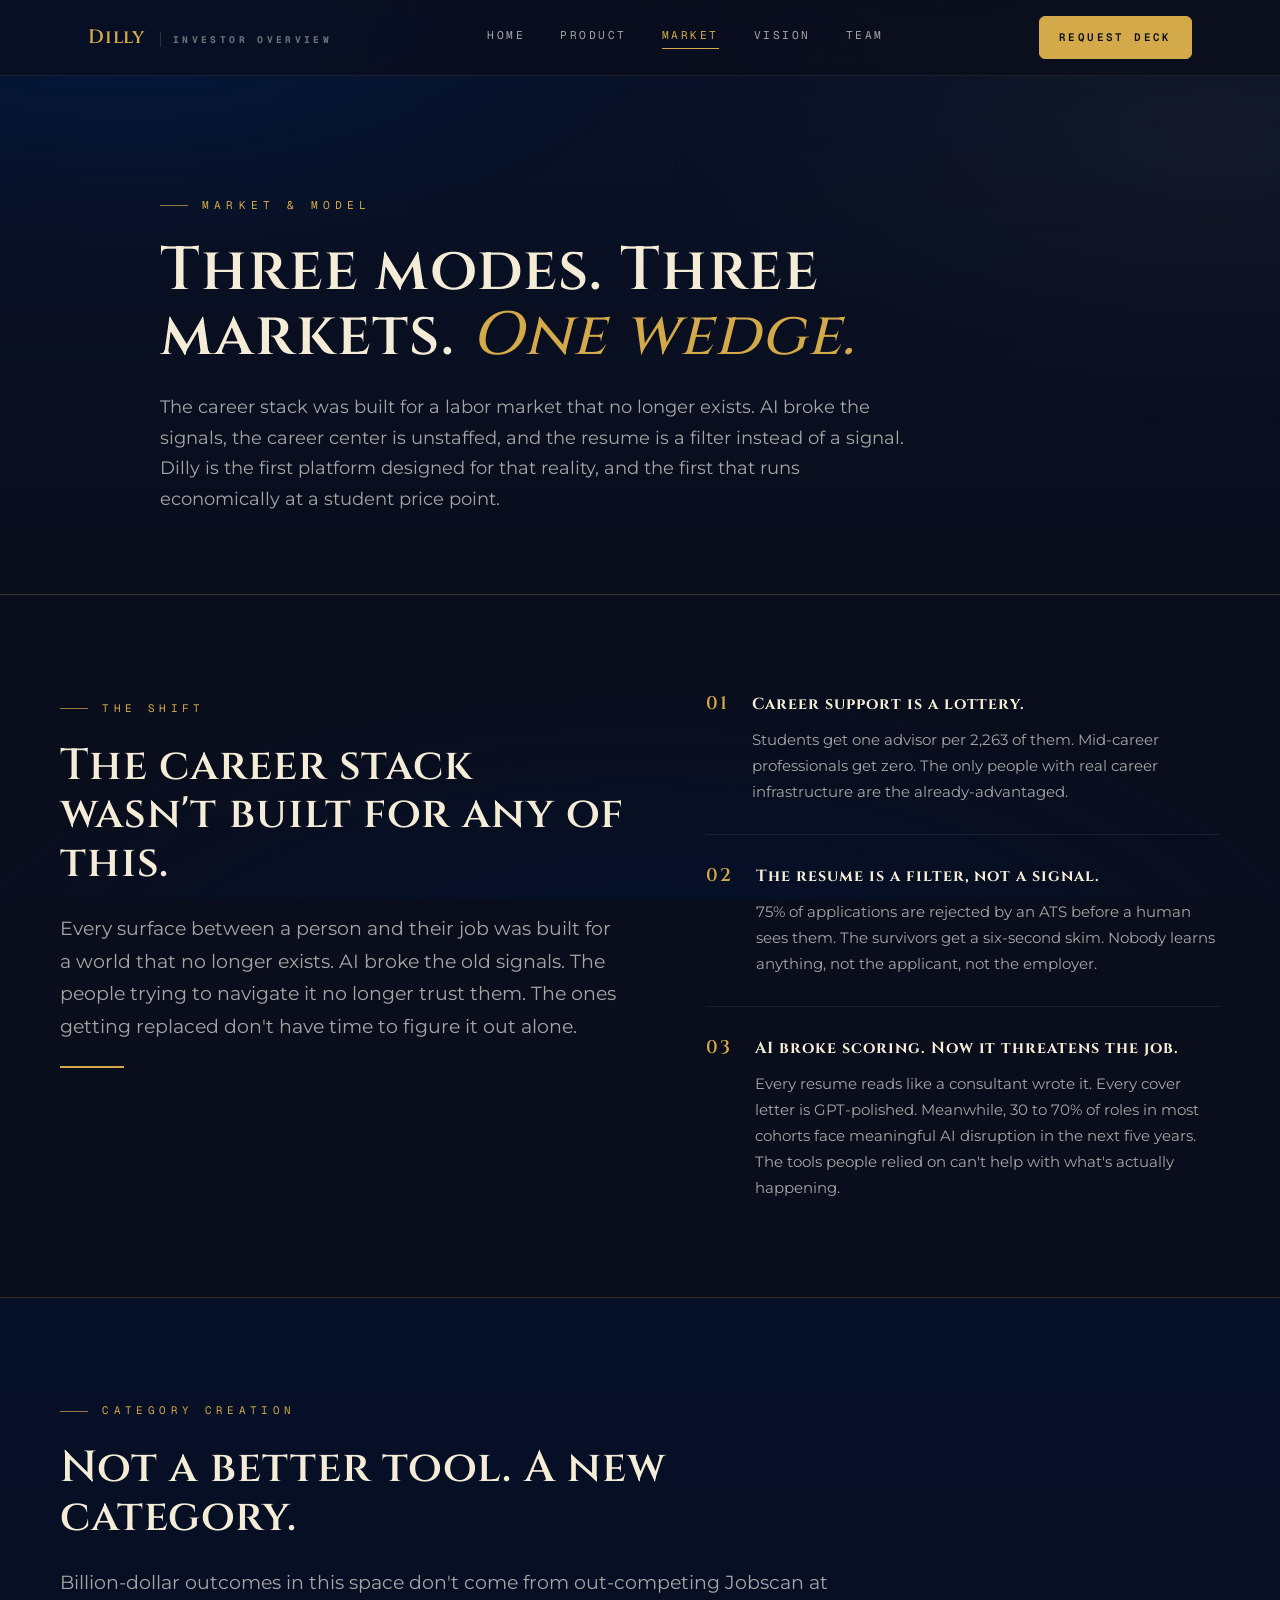
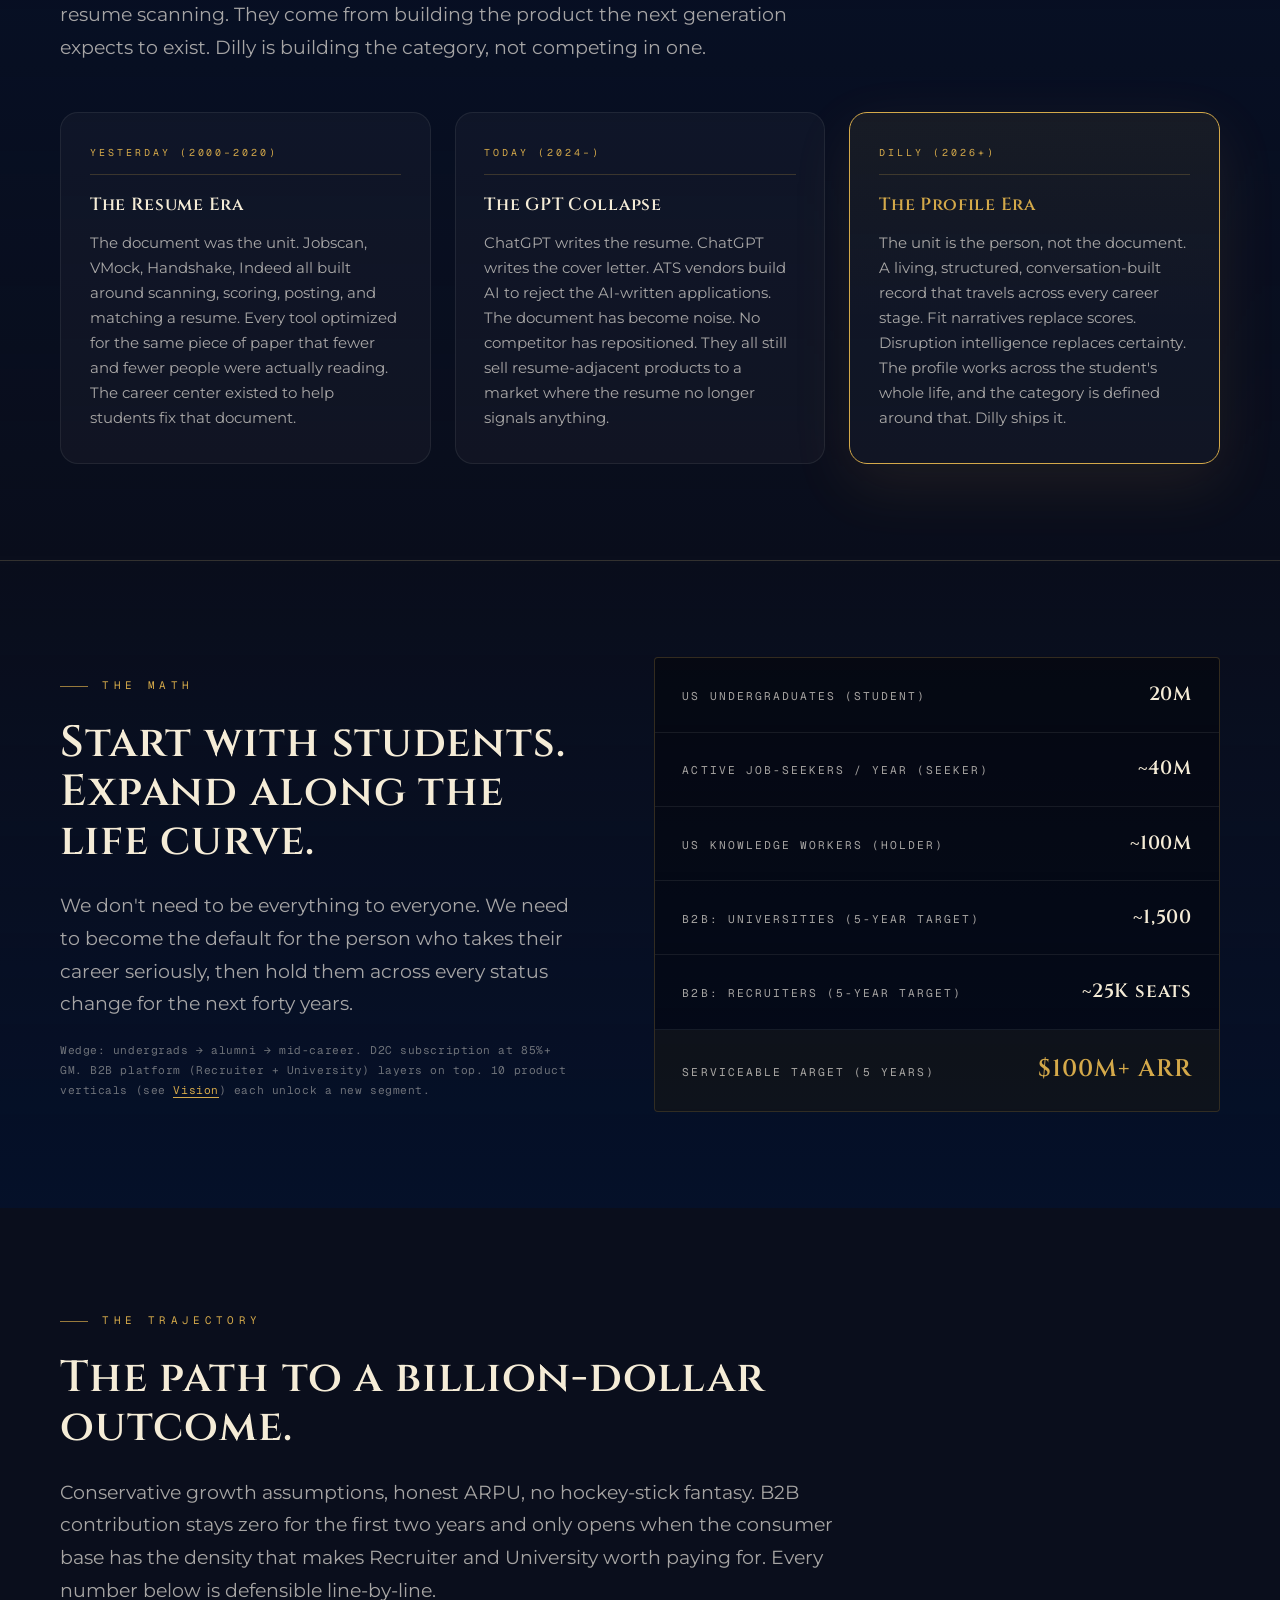
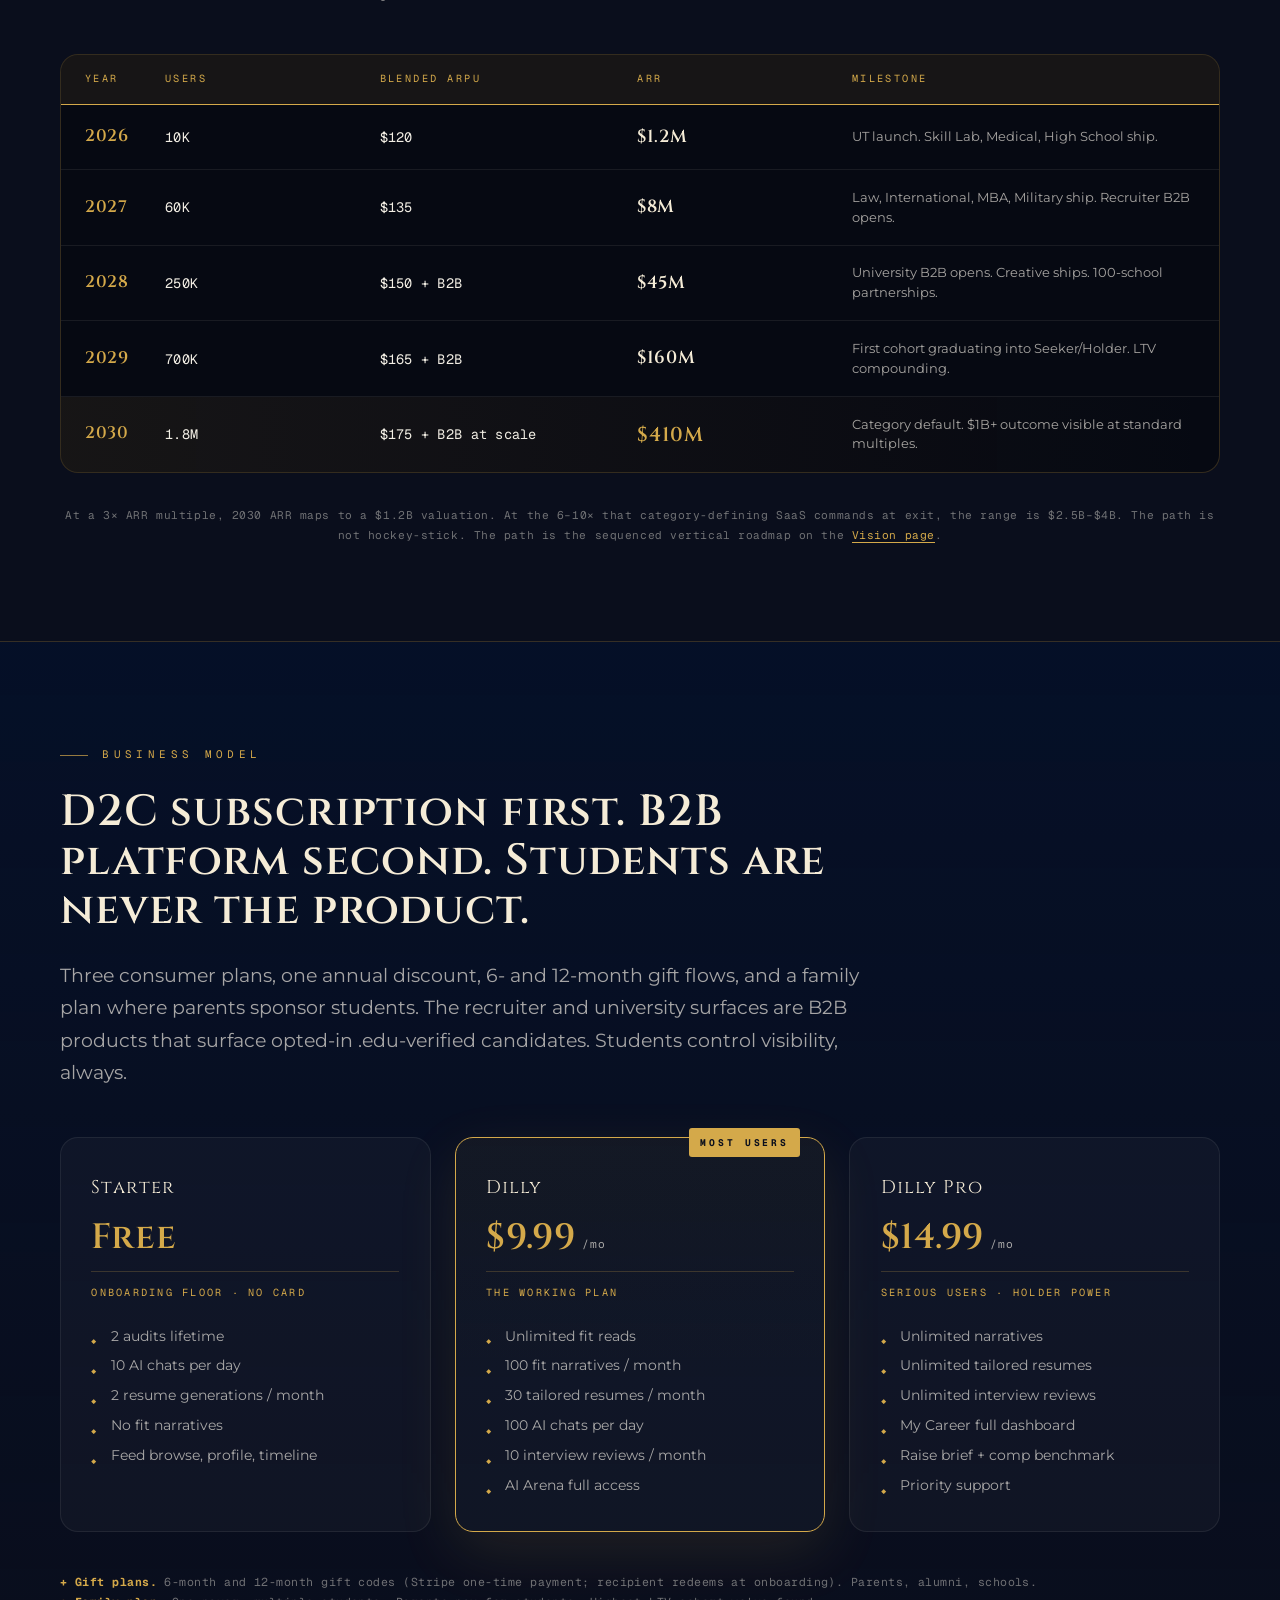
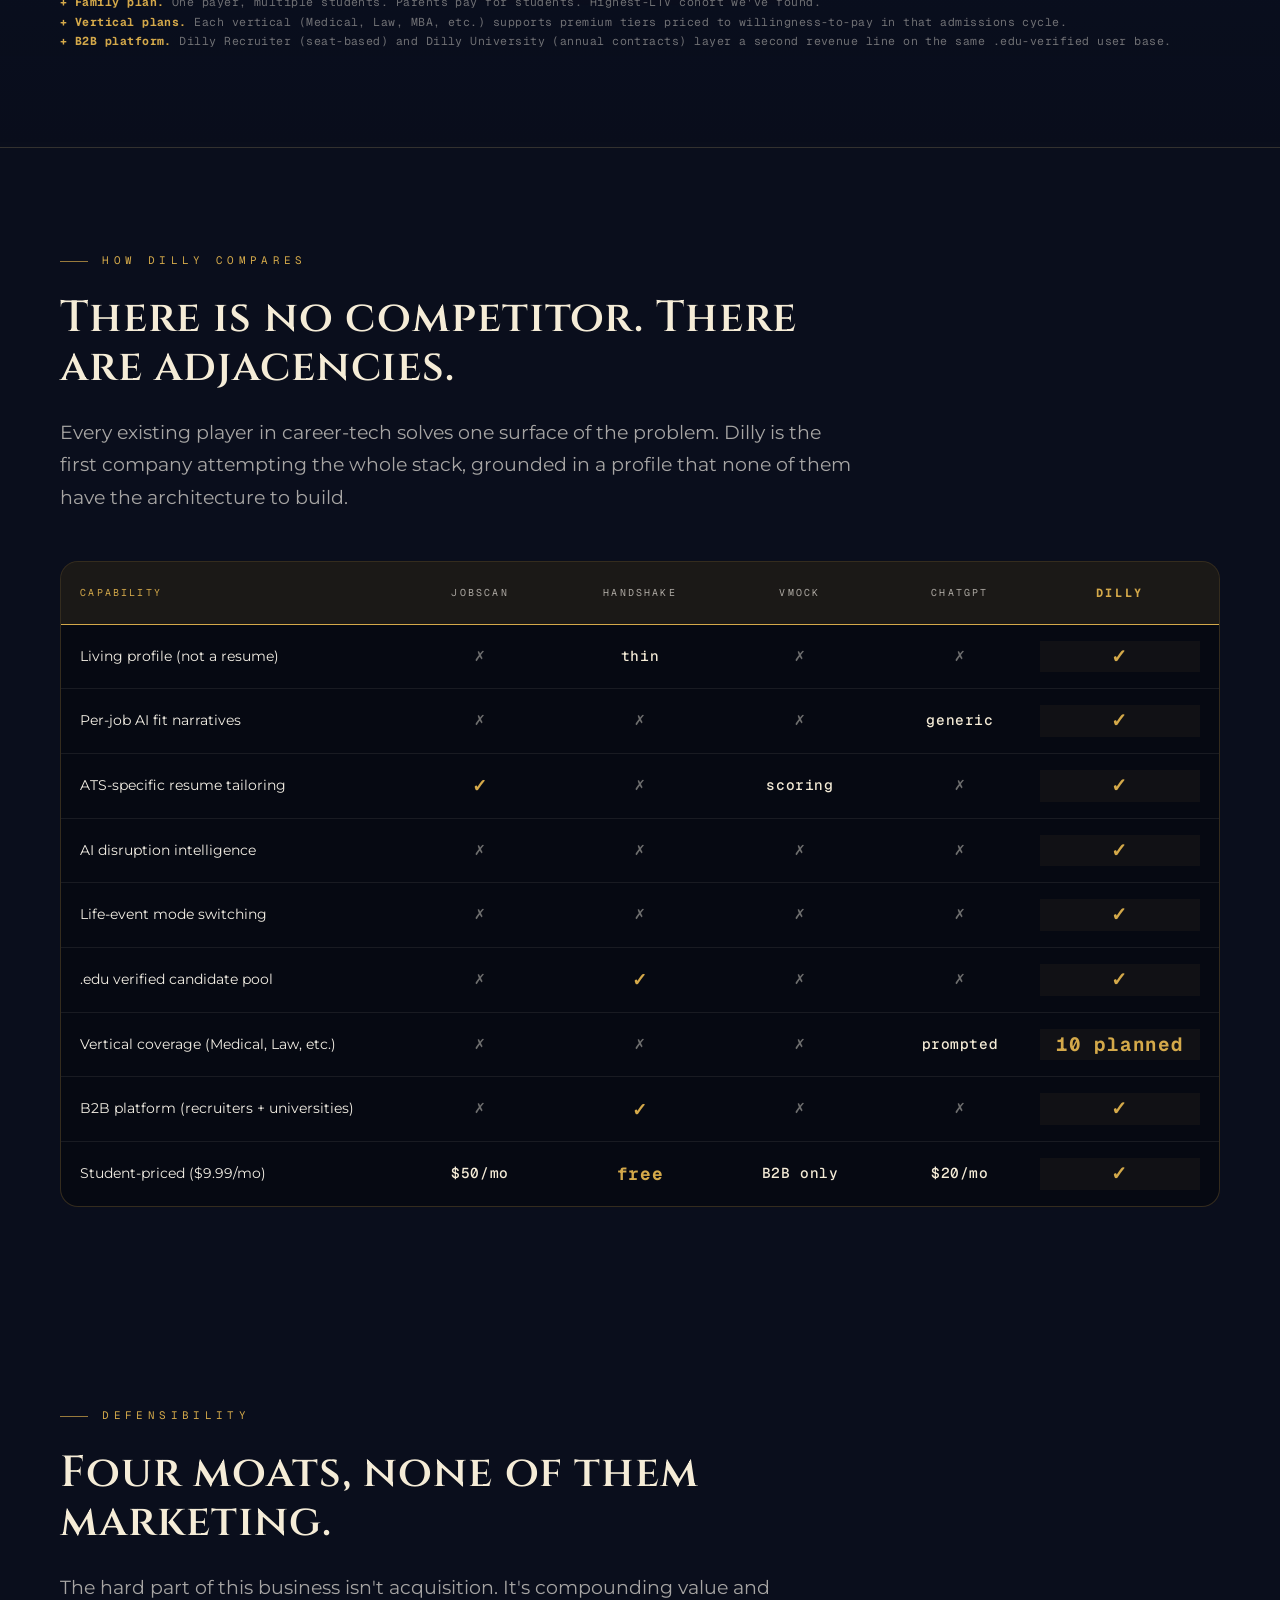
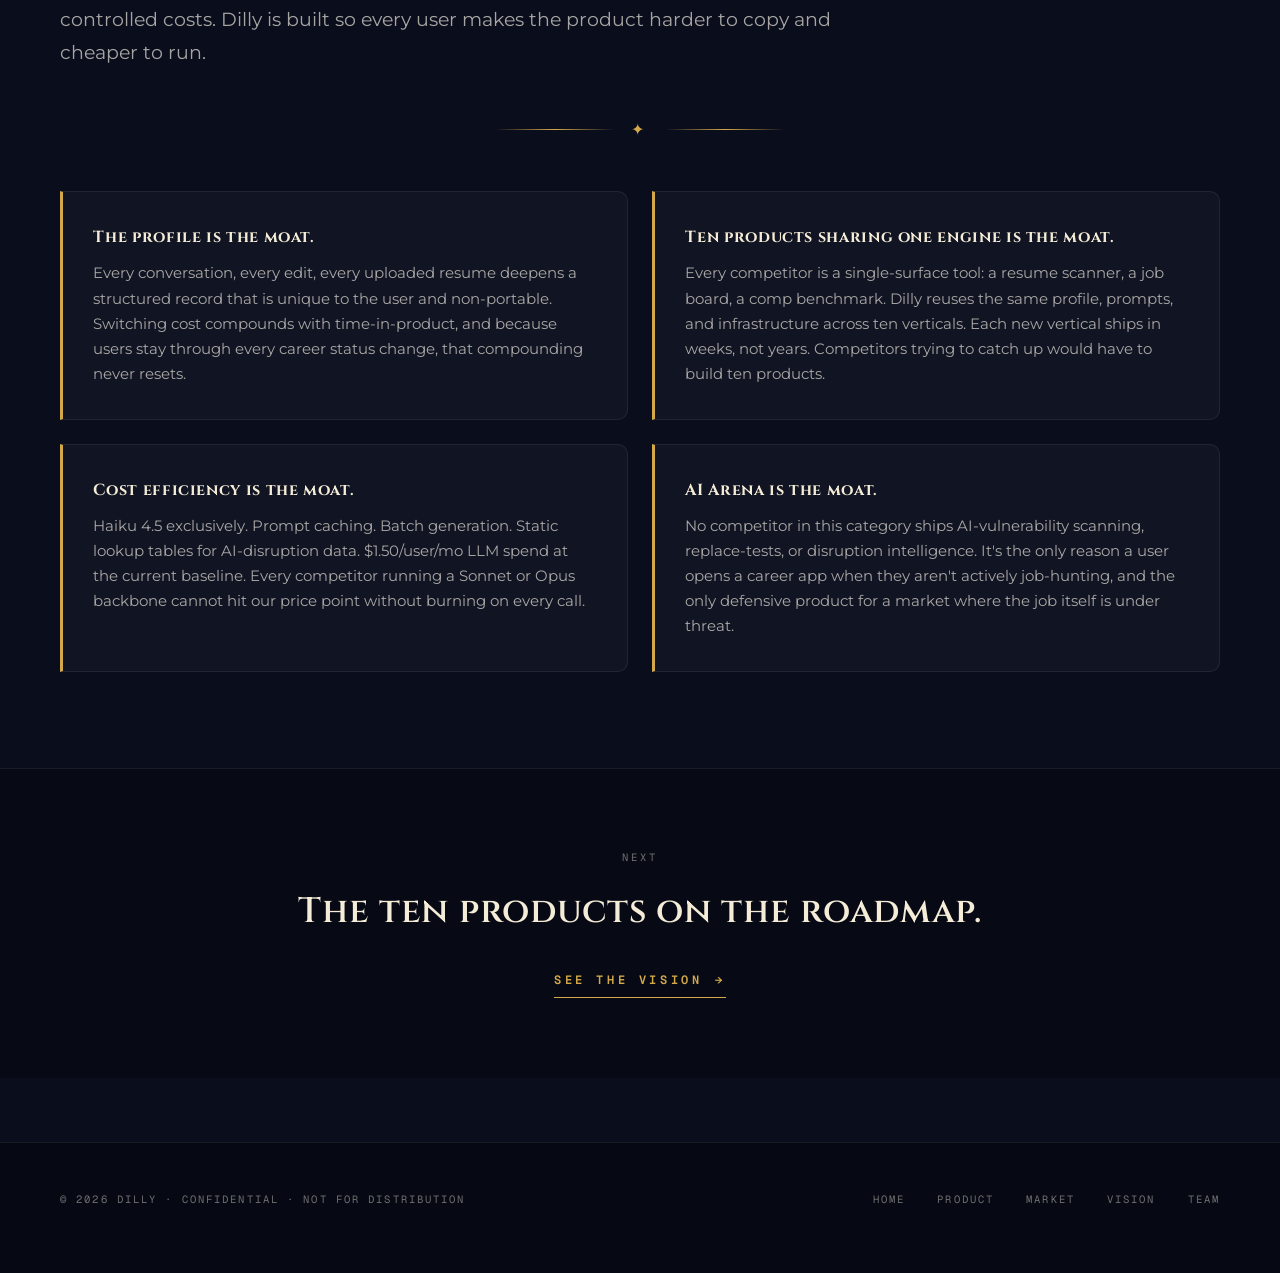
==== market.html @ ac736621 "Expand to 10 products + build $1B trajectory + competitive matrix + roadmap Big autonomous push to m" ====
<!DOCTYPE html>
<html lang="en">
<head>
<meta charset="UTF-8">
<meta name="viewport" content="width=device-width, initial-scale=1.0">
<title>Market · Dilly Investor Overview</title>
<meta name="description" content="The shift, the math, the business model, the category, and the path to $1B+ ARR.">
<meta name="robots" content="noindex, nofollow">
<link rel="icon" type="image/png" href="favicon.png">
<link rel="stylesheet" href="styles.css">
</head>
<body>

<nav class="nav" aria-label="Primary">
  <div class="nav-inner">
    <a href="index.html" class="nav-brand">
      <span class="brand-mark serif">Dilly</span>
      <span class="brand-tag">Investor Overview</span>
    </a>
    <div class="nav-links">
      <a href="index.html">Home</a>
      <a href="product.html">Product</a>
      <a href="market.html" class="active">Market</a>
      <a href="vision.html">Vision</a>
      <a href="team.html">Team</a>
    </div>
    <a href="mailto:dilan@hellodilly.com" class="nav-cta">Request Deck</a>
  </div>
</nav>

<header class="page-hero">
  <div class="wrap fade-up">
    <div class="eyebrow">Market & Model</div>
    <h1>Three modes. Three markets. <em>One wedge.</em></h1>
    <p class="lead">The career stack was built for a labor market that no longer exists. AI broke the signals, the career center is unstaffed, and the resume is a filter instead of a signal. Dilly is the first platform designed for that reality, and the first that runs economically at a student price point.</p>
  </div>
</header>

<!-- The Shift -->
<section class="section">
  <div class="wrap shift-grid">
    <div class="fade-up">
      <div class="eyebrow">The Shift</div>
      <h2 class="h2">The career stack wasn't built for any of this.</h2>
      <p class="lead">
        Every surface between a person and their job was built for a world that no longer exists. AI broke the old signals. The people trying to navigate it no longer trust them. The ones getting replaced don't have time to figure it out alone.
      </p>
      <div class="rule-gold"></div>
    </div>

    <div class="shift-points fade-up">
      <div class="shift-point">
        <span class="shift-point-num">01</span>
        <div class="shift-point-body">
          <h3>Career support is a lottery.</h3>
          <p>Students get one advisor per 2,263 of them. Mid-career professionals get zero. The only people with real career infrastructure are the already-advantaged.</p>
        </div>
      </div>
      <div class="shift-point">
        <span class="shift-point-num">02</span>
        <div class="shift-point-body">
          <h3>The resume is a filter, not a signal.</h3>
          <p>75% of applications are rejected by an ATS before a human sees them. The survivors get a six-second skim. Nobody learns anything, not the applicant, not the employer.</p>
        </div>
      </div>
      <div class="shift-point">
        <span class="shift-point-num">03</span>
        <div class="shift-point-body">
          <h3>AI broke scoring. Now it threatens the job.</h3>
          <p>Every resume reads like a consultant wrote it. Every cover letter is GPT-polished. Meanwhile, 30 to 70% of roles in most cohorts face meaningful AI disruption in the next five years. The tools people relied on can't help with what's actually happening.</p>
        </div>
      </div>
    </div>
  </div>
</section>

<!-- Category Creation (triptych) -->
<section class="section" style="background: linear-gradient(180deg, rgba(0, 19, 54, 0.45) 0%, transparent 100%); border-top: 1px solid var(--rule); border-bottom: 1px solid var(--rule);">
  <div class="wrap">
    <div class="fade-up" style="max-width: 50rem;">
      <div class="eyebrow">Category Creation</div>
      <h2 class="h2">Not a better tool. A new category.</h2>
      <p class="lead">Billion-dollar outcomes in this space don't come from out-competing Jobscan at resume scanning. They come from building the product the next generation expects to exist. Dilly is building the category, not competing in one.</p>
    </div>

    <div class="shift-triptych">
      <div class="shift-col fade-up">
        <div class="shift-col-era">Yesterday (2000–2020)</div>
        <h4>The Resume Era</h4>
        <p>The document was the unit. Jobscan, VMock, Handshake, Indeed all built around scanning, scoring, posting, and matching a resume. Every tool optimized for the same piece of paper that fewer and fewer people were actually reading. The career center existed to help students fix that document.</p>
      </div>
      <div class="shift-col fade-up">
        <div class="shift-col-era">Today (2024–)</div>
        <h4>The GPT Collapse</h4>
        <p>ChatGPT writes the resume. ChatGPT writes the cover letter. ATS vendors build AI to reject the AI-written applications. The document has become noise. No competitor has repositioned. They all still sell resume-adjacent products to a market where the resume no longer signals anything.</p>
      </div>
      <div class="shift-col gold-col fade-up">
        <div class="shift-col-era">Dilly (2026+)</div>
        <h4>The Profile Era</h4>
        <p>The unit is the person, not the document. A living, structured, conversation-built record that travels across every career stage. Fit narratives replace scores. Disruption intelligence replaces certainty. The profile works across the student's whole life, and the category is defined around that. Dilly ships it.</p>
      </div>
    </div>
  </div>
</section>

<!-- Market math -->
<section class="section market">
  <div class="wrap market-grid">
    <div class="fade-up">
      <div class="eyebrow">The Math</div>
      <h2 class="h2">Start with students. Expand along the life curve.</h2>
      <p class="lead">We don't need to be everything to everyone. We need to become the default for the person who takes their career seriously, then hold them across every status change for the next forty years.</p>
      <p class="math-note">Wedge: undergrads → alumni → mid-career. D2C subscription at 85%+ GM. B2B platform (Recruiter + University) layers on top. 10 product verticals (see <a href="vision.html" style="color: var(--gold); border-bottom: 1px solid var(--gold);">Vision</a>) each unlock a new segment.</p>
    </div>

    <div class="math-card fade-up">
      <div class="math-row">
        <span class="math-label">US undergraduates (Student)</span>
        <span class="math-val mono">20M</span>
      </div>
      <div class="math-row">
        <span class="math-label">Active job-seekers / year (Seeker)</span>
        <span class="math-val mono">~40M</span>
      </div>
      <div class="math-row">
        <span class="math-label">US knowledge workers (Holder)</span>
        <span class="math-val mono">~100M</span>
      </div>
      <div class="math-row">
        <span class="math-label">B2B: universities (5-year target)</span>
        <span class="math-val mono">~1,500</span>
      </div>
      <div class="math-row">
        <span class="math-label">B2B: recruiters (5-year target)</span>
        <span class="math-val mono">~25K seats</span>
      </div>
      <div class="math-row">
        <span class="math-label">Serviceable target (5 years)</span>
        <span class="math-val mono">$100M+ ARR</span>
      </div>
    </div>
  </div>
</section>

<!-- The Path to $1B -->
<section class="section" id="trajectory">
  <div class="wrap">
    <div class="fade-up" style="max-width: 50rem;">
      <div class="eyebrow">The Trajectory</div>
      <h2 class="h2">The path to a billion-dollar outcome.</h2>
      <p class="lead">Conservative growth assumptions, honest ARPU, no hockey-stick fantasy. B2B contribution stays zero for the first two years and only opens when the consumer base has the density that makes Recruiter and University worth paying for. Every number below is defensible line-by-line.</p>
    </div>

    <div class="arr-table fade-up">
      <div class="arr-head">
        <div>Year</div>
        <div>Users</div>
        <div>Blended ARPU</div>
        <div>ARR</div>
        <div>Milestone</div>
      </div>

      <div class="arr-row">
        <div class="arr-row-year">2026</div>
        <div class="arr-row-cell mono" data-label="Users">10K</div>
        <div class="arr-row-cell mono" data-label="ARPU">$120</div>
        <div class="arr-row-cell arr mono" data-label="ARR">$1.2M</div>
        <div class="arr-row-note" data-label="Milestone">UT launch. Skill Lab, Medical, High School ship.</div>
      </div>

      <div class="arr-row">
        <div class="arr-row-year">2027</div>
        <div class="arr-row-cell mono" data-label="Users">60K</div>
        <div class="arr-row-cell mono" data-label="ARPU">$135</div>
        <div class="arr-row-cell arr mono" data-label="ARR">$8M</div>
        <div class="arr-row-note" data-label="Milestone">Law, International, MBA, Military ship. Recruiter B2B opens.</div>
      </div>

      <div class="arr-row">
        <div class="arr-row-year">2028</div>
        <div class="arr-row-cell mono" data-label="Users">250K</div>
        <div class="arr-row-cell mono" data-label="ARPU">$150 + B2B</div>
        <div class="arr-row-cell arr mono" data-label="ARR">$45M</div>
        <div class="arr-row-note" data-label="Milestone">University B2B opens. Creative ships. 100-school partnerships.</div>
      </div>

      <div class="arr-row">
        <div class="arr-row-year">2029</div>
        <div class="arr-row-cell mono" data-label="Users">700K</div>
        <div class="arr-row-cell mono" data-label="ARPU">$165 + B2B</div>
        <div class="arr-row-cell arr mono" data-label="ARR">$160M</div>
        <div class="arr-row-note" data-label="Milestone">First cohort graduating into Seeker/Holder. LTV compounding.</div>
      </div>

      <div class="arr-row">
        <div class="arr-row-year">2030</div>
        <div class="arr-row-cell mono" data-label="Users">1.8M</div>
        <div class="arr-row-cell mono" data-label="ARPU">$175 + B2B at scale</div>
        <div class="arr-row-cell arr mono" data-label="ARR">$410M</div>
        <div class="arr-row-note" data-label="Milestone">Category default. $1B+ outcome visible at standard multiples.</div>
      </div>
    </div>

    <p class="math-note" style="text-align: center; margin-top: 2rem;">At a 3× ARR multiple, 2030 ARR maps to a $1.2B valuation. At the 6–10× that category-defining SaaS commands at exit, the range is $2.5B–$4B. The path is not hockey-stick. The path is the sequenced vertical roadmap on the <a href="vision.html" style="color: var(--gold); border-bottom: 1px solid var(--gold);">Vision page</a>.</p>
  </div>
</section>

<!-- Pricing -->
<section class="section" id="pricing" style="background: linear-gradient(180deg, rgba(0, 19, 54, 0.45) 0%, transparent 100%); border-top: 1px solid var(--rule); border-bottom: 1px solid var(--rule);">
  <div class="wrap">
    <div class="fade-up" style="max-width: 50rem;">
      <div class="eyebrow">Business Model</div>
      <h2 class="h2">D2C subscription first. B2B platform second. Students are never the product.</h2>
      <p class="lead">Three consumer plans, one annual discount, 6- and 12-month gift flows, and a family plan where parents sponsor students. The recruiter and university surfaces are B2B products that surface opted-in .edu-verified candidates. Students control visibility, always.</p>
    </div>

    <div class="pricing-grid">
      <div class="tier fade-up">
        <span class="tier-name">Starter</span>
        <div class="tier-price">Free</div>
        <span class="tier-model">Onboarding floor · no card</span>
        <ul class="tier-list">
          <li>2 audits lifetime</li>
          <li>10 AI chats per day</li>
          <li>2 resume generations / month</li>
          <li>No fit narratives</li>
          <li>Feed browse, profile, timeline</li>
        </ul>
      </div>

      <div class="tier featured fade-up">
        <span class="tier-badge">Most Users</span>
        <span class="tier-name">Dilly</span>
        <div class="tier-price">$9.99<small>/mo</small></div>
        <span class="tier-model">The working plan</span>
        <ul class="tier-list">
          <li>Unlimited fit reads</li>
          <li>100 fit narratives / month</li>
          <li>30 tailored resumes / month</li>
          <li>100 AI chats per day</li>
          <li>10 interview reviews / month</li>
          <li>AI Arena full access</li>
        </ul>
      </div>

      <div class="tier fade-up">
        <span class="tier-name">Dilly Pro</span>
        <div class="tier-price">$14.99<small>/mo</small></div>
        <span class="tier-model">Serious users · Holder power</span>
        <ul class="tier-list">
          <li>Unlimited narratives</li>
          <li>Unlimited tailored resumes</li>
          <li>Unlimited interview reviews</li>
          <li>My Career full dashboard</li>
          <li>Raise brief + comp benchmark</li>
          <li>Priority support</li>
        </ul>
      </div>
    </div>

    <div class="tier-foot fade-up">
      <strong>+ Gift plans.</strong> 6-month and 12-month gift codes (Stripe one-time payment; recipient redeems at onboarding). Parents, alumni, schools.<br>
      <strong>+ Family plan.</strong> One payer, multiple students. Parents pay for students. Highest-LTV cohort we've found.<br>
      <strong>+ Vertical plans.</strong> Each vertical (Medical, Law, MBA, etc.) supports premium tiers priced to willingness-to-pay in that admissions cycle.<br>
      <strong>+ B2B platform.</strong> Dilly Recruiter (seat-based) and Dilly University (annual contracts) layer a second revenue line on the same .edu-verified user base.
    </div>
  </div>
</section>

<!-- Competitive comparison -->
<section class="section" id="compare">
  <div class="wrap">
    <div class="fade-up" style="max-width: 50rem;">
      <div class="eyebrow">How Dilly Compares</div>
      <h2 class="h2">There is no competitor. There are adjacencies.</h2>
      <p class="lead">Every existing player in career-tech solves one surface of the problem. Dilly is the first company attempting the whole stack, grounded in a profile that none of them have the architecture to build.</p>
    </div>

    <div class="compare fade-up">
      <div class="compare-head">
        <div class="compare-head-cell">Capability</div>
        <div class="compare-head-cell">Jobscan</div>
        <div class="compare-head-cell">Handshake</div>
        <div class="compare-head-cell">VMock</div>
        <div class="compare-head-cell">ChatGPT</div>
        <div class="compare-head-cell dilly">Dilly</div>
      </div>
      <div class="compare-row">
        <div class="compare-label">Living profile (not a resume)</div>
        <div class="compare-cell no">✗</div>
        <div class="compare-cell partial">thin</div>
        <div class="compare-cell no">✗</div>
        <div class="compare-cell no">✗</div>
        <div class="compare-cell dilly">✓</div>
      </div>
      <div class="compare-row">
        <div class="compare-label">Per-job AI fit narratives</div>
        <div class="compare-cell no">✗</div>
        <div class="compare-cell no">✗</div>
        <div class="compare-cell no">✗</div>
        <div class="compare-cell partial">generic</div>
        <div class="compare-cell dilly">✓</div>
      </div>
      <div class="compare-row">
        <div class="compare-label">ATS-specific resume tailoring</div>
        <div class="compare-cell yes">✓</div>
        <div class="compare-cell no">✗</div>
        <div class="compare-cell partial">scoring</div>
        <div class="compare-cell no">✗</div>
        <div class="compare-cell dilly">✓</div>
      </div>
      <div class="compare-row">
        <div class="compare-label">AI disruption intelligence</div>
        <div class="compare-cell no">✗</div>
        <div class="compare-cell no">✗</div>
        <div class="compare-cell no">✗</div>
        <div class="compare-cell no">✗</div>
        <div class="compare-cell dilly">✓</div>
      </div>
      <div class="compare-row">
        <div class="compare-label">Life-event mode switching</div>
        <div class="compare-cell no">✗</div>
        <div class="compare-cell no">✗</div>
        <div class="compare-cell no">✗</div>
        <div class="compare-cell no">✗</div>
        <div class="compare-cell dilly">✓</div>
      </div>
      <div class="compare-row">
        <div class="compare-label">.edu verified candidate pool</div>
        <div class="compare-cell no">✗</div>
        <div class="compare-cell yes">✓</div>
        <div class="compare-cell no">✗</div>
        <div class="compare-cell no">✗</div>
        <div class="compare-cell dilly">✓</div>
      </div>
      <div class="compare-row">
        <div class="compare-label">Vertical coverage (Medical, Law, etc.)</div>
        <div class="compare-cell no">✗</div>
        <div class="compare-cell no">✗</div>
        <div class="compare-cell no">✗</div>
        <div class="compare-cell partial">prompted</div>
        <div class="compare-cell dilly">10 planned</div>
      </div>
      <div class="compare-row">
        <div class="compare-label">B2B platform (recruiters + universities)</div>
        <div class="compare-cell no">✗</div>
        <div class="compare-cell yes">✓</div>
        <div class="compare-cell no">✗</div>
        <div class="compare-cell no">✗</div>
        <div class="compare-cell dilly">✓</div>
      </div>
      <div class="compare-row">
        <div class="compare-label">Student-priced ($9.99/mo)</div>
        <div class="compare-cell partial">$50/mo</div>
        <div class="compare-cell yes">free</div>
        <div class="compare-cell partial">B2B only</div>
        <div class="compare-cell partial">$20/mo</div>
        <div class="compare-cell dilly">✓</div>
      </div>
    </div>
  </div>
</section>

<!-- Moats -->
<section class="section" id="moats">
  <div class="wrap">
    <div class="fade-up" style="max-width: 50rem;">
      <div class="eyebrow">Defensibility</div>
      <h2 class="h2">Four moats, none of them marketing.</h2>
      <p class="lead">The hard part of this business isn't acquisition. It's compounding value and controlled costs. Dilly is built so every user makes the product harder to copy and cheaper to run.</p>
    </div>

    <div class="divider"><span class="divider-mark">✦</span></div>

    <div class="moat-grid">
      <div class="moat fade-up">
        <h4>The profile is the moat.</h4>
        <p>Every conversation, every edit, every uploaded resume deepens a structured record that is unique to the user and non-portable. Switching cost compounds with time-in-product, and because users stay through every career status change, that compounding never resets.</p>
      </div>
      <div class="moat fade-up">
        <h4>Ten products sharing one engine is the moat.</h4>
        <p>Every competitor is a single-surface tool: a resume scanner, a job board, a comp benchmark. Dilly reuses the same profile, prompts, and infrastructure across ten verticals. Each new vertical ships in weeks, not years. Competitors trying to catch up would have to build ten products.</p>
      </div>
      <div class="moat fade-up">
        <h4>Cost efficiency is the moat.</h4>
        <p>Haiku 4.5 exclusively. Prompt caching. Batch generation. Static lookup tables for AI-disruption data. $1.50/user/mo LLM spend at the current baseline. Every competitor running a Sonnet or Opus backbone cannot hit our price point without burning on every call.</p>
      </div>
      <div class="moat fade-up">
        <h4>AI Arena is the moat.</h4>
        <p>No competitor in this category ships AI-vulnerability scanning, replace-tests, or disruption intelligence. It's the only reason a user opens a career app when they aren't actively job-hunting, and the only defensive product for a market where the job itself is under threat.</p>
      </div>
    </div>
  </div>
</section>

<section class="next-cta">
  <div class="next-cta-label">Next</div>
  <h3>The ten products on the roadmap.</h3>
  <a href="vision.html">See the Vision <span>→</span></a>
</section>

<footer>
  <div class="foot">
    <div>© 2026 Dilly · Confidential · Not for distribution</div>
    <div class="foot-links">
      <a href="index.html">Home</a>
      <a href="product.html">Product</a>
      <a href="market.html">Market</a>
      <a href="vision.html">Vision</a>
      <a href="team.html">Team</a>
    </div>
  </div>
</footer>

<script>
  const io = new IntersectionObserver((entries) => {
    entries.forEach(e => {
      if (e.isIntersecting) { e.target.classList.add('in'); io.unobserve(e.target); }
    });
  }, { threshold: 0.12, rootMargin: '0px 0px -40px 0px' });
  document.querySelectorAll('.fade-up').forEach(el => io.observe(el));
</script>

</body>
</html>
---- styles.css ----
/* ─────────────────────────────────────────────────
   Dilly · Investor Site · Shared Styles
   Design: Cinzel + Montserrat + Geist Mono
   Palette: navy + gold, gold-forward editorial
───────────────────────────────────────────────── */

@import url("https://fonts.googleapis.com/css2?family=Cinzel:wght@500;600;700&family=Montserrat:wght@300;400;500;600;700&family=Geist+Mono:wght@400;500;700&display=swap");

:root {
  --ink:        #0a0e1c;
  --ink-2:      #0d1226;
  --navy:       #002868;
  --navy-mid:   #0a2a66;
  --navy-deep:  #001336;
  --gold:       #d4a94a;
  --gold-hi:    #e8c06a;
  --gold-deep:  #8f6f1f;
  --gold-soft:  rgba(212, 169, 74, 0.14);
  --cream:      #f5ecd7;
  --text:       #f2eee4;
  --text-muted: rgba(242, 238, 228, 0.68);
  --text-dim:   rgba(242, 238, 228, 0.44);
  --rule:       rgba(212, 169, 74, 0.22);
  --border:     rgba(242, 238, 228, 0.08);
  --surface:    rgba(255, 255, 255, 0.03);
  --surface-2:  rgba(255, 255, 255, 0.05);
  --shadow-lg:  0 30px 80px rgba(0, 0, 0, 0.55);
  --shadow-md:  0 16px 40px rgba(0, 0, 0, 0.4);
  --radius:     18px;
  --radius-sm:  10px;
  --max:        1160px;
}

*, *::before, *::after { box-sizing: border-box; margin: 0; padding: 0; }
html { scroll-behavior: smooth; }
body {
  font-family: "Montserrat", system-ui, -apple-system, sans-serif;
  font-weight: 400;
  line-height: 1.65;
  color: var(--text);
  background: var(--ink);
  -webkit-font-smoothing: antialiased;
  -moz-osx-font-smoothing: grayscale;
  overflow-x: hidden;
}
a { color: inherit; text-decoration: none; }
img { max-width: 100%; height: auto; display: block; }

.mono { font-family: "Geist Mono", "SF Mono", Menlo, monospace; font-feature-settings: "tnum" 1; letter-spacing: -0.01em; }
.serif { font-family: "Cinzel", "Playfair Display", Georgia, serif; font-weight: 600; letter-spacing: 0.04em; }
.gold { color: var(--gold); }

body::before {
  content: "";
  position: fixed; inset: 0;
  background:
    radial-gradient(ellipse 70% 50% at 10% 0%, rgba(0, 40, 104, 0.35), transparent 60%),
    radial-gradient(ellipse 80% 60% at 95% 15%, rgba(212, 169, 74, 0.06), transparent 55%),
    radial-gradient(ellipse 100% 60% at 50% 110%, rgba(0, 19, 54, 0.6), transparent 60%);
  z-index: -1;
  pointer-events: none;
}

/* ─── Nav ─── */
.nav {
  position: sticky; top: 0; z-index: 100;
  backdrop-filter: blur(20px) saturate(140%);
  -webkit-backdrop-filter: blur(20px) saturate(140%);
  background: rgba(10, 14, 28, 0.72);
  border-bottom: 1px solid var(--border);
}
.nav-inner {
  max-width: var(--max); margin: 0 auto;
  padding: 1rem 1.75rem;
  display: flex; align-items: center; justify-content: space-between;
  gap: 2rem;
}
.nav-brand {
  display: flex; align-items: baseline; gap: 0.6rem;
  font-family: "Cinzel", serif; font-weight: 700;
  font-size: 1.1rem; letter-spacing: 0.18em;
}
.nav-brand .brand-mark { color: var(--gold); font-size: 1.2rem; }
.nav-brand .brand-tag {
  font-family: "Geist Mono", monospace;
  font-size: 0.6rem;
  letter-spacing: 0.35em;
  color: var(--text-dim);
  text-transform: uppercase;
  padding-left: 0.75rem;
  border-left: 1px solid var(--rule);
  margin-left: 0.35rem;
}
.nav-links {
  display: flex; gap: 2.2rem;
  font-family: "Geist Mono", monospace;
  font-size: 0.7rem;
  letter-spacing: 0.22em;
  text-transform: uppercase;
  color: var(--text-muted);
}
.nav-links a {
  transition: color 0.2s;
  padding-bottom: 3px;
  border-bottom: 1px solid transparent;
}
.nav-links a:hover { color: var(--gold); }
.nav-links a.active {
  color: var(--gold);
  border-bottom-color: var(--gold);
}
.nav-cta {
  font-family: "Geist Mono", monospace;
  font-size: 0.68rem;
  letter-spacing: 0.22em;
  text-transform: uppercase;
  color: var(--ink);
  background: var(--gold);
  padding: 0.72rem 1.2rem;
  border-radius: 6px;
  font-weight: 600;
  transition: all 0.25s ease;
  border: 1px solid var(--gold);
}
.nav-cta:hover { background: var(--gold-hi); border-color: var(--gold-hi); transform: translateY(-1px); }
@media (max-width: 820px) {
  .nav-links { display: none; }
  .nav-brand .brand-tag { display: none; }
}

/* ─── Sections ─── */
.section { padding: 6rem 1.75rem; position: relative; }
.section-tight { padding: 4.5rem 1.75rem; }
.section-big { padding: 8rem 1.75rem; }
.wrap { max-width: var(--max); margin: 0 auto; }

.eyebrow {
  font-family: "Geist Mono", monospace;
  font-size: 0.68rem;
  letter-spacing: 0.4em;
  text-transform: uppercase;
  color: var(--gold);
  margin-bottom: 1.5rem;
  display: inline-flex; align-items: center; gap: 0.9rem;
}
.eyebrow::before {
  content: ""; width: 28px; height: 1px;
  background: var(--gold); opacity: 0.7;
}

.h1, .h2, .h3 {
  font-family: "Cinzel", serif; font-weight: 600;
  line-height: 1.12; letter-spacing: 0.02em;
  color: var(--cream);
}
.h1 { font-size: clamp(2.4rem, 5.4vw, 4.2rem); }
.h2 { font-size: clamp(1.8rem, 3.4vw, 2.8rem); margin-bottom: 1.5rem; }
.h3 { font-size: 1.15rem; letter-spacing: 0.08em; }

.lead {
  font-size: clamp(1.05rem, 1.5vw, 1.2rem);
  color: var(--text-muted);
  max-width: 62ch; line-height: 1.7;
}
.rule-gold { width: 64px; height: 2px; background: var(--gold); margin: 1.5rem 0; }

/* ─── Page hero (inner page header, not home) ─── */
.page-hero {
  padding: 7rem 1.75rem 5rem;
  border-bottom: 1px solid var(--rule);
  background: linear-gradient(180deg, rgba(0, 40, 104, 0.15) 0%, transparent 100%);
}
.page-hero .wrap { max-width: 960px; }
.page-hero .eyebrow { font-size: 0.7rem; letter-spacing: 0.45em; }
.page-hero h1 {
  font-family: "Cinzel", serif; font-weight: 600;
  font-size: clamp(2.4rem, 5.2vw, 3.8rem);
  line-height: 1.08; letter-spacing: 0.02em;
  color: var(--cream);
  margin-bottom: 1.4rem;
}
.page-hero h1 em {
  font-style: italic;
  font-family: "Playfair Display", "Cinzel", serif;
  color: var(--gold);
  font-weight: 500;
}
.page-hero .lead { font-size: clamp(1.05rem, 1.4vw, 1.22rem); }

/* ─── Buttons ─── */
.btn {
  font-family: "Geist Mono", monospace;
  font-size: 0.72rem; letter-spacing: 0.25em; text-transform: uppercase;
  font-weight: 600;
  padding: 1rem 1.6rem; border-radius: 6px;
  transition: all 0.3s ease;
  display: inline-flex; align-items: center; gap: 0.7rem;
  border: 1px solid transparent;
  cursor: pointer;
}
.btn-gold {
  background: var(--gold); color: var(--ink);
  box-shadow: 0 12px 32px rgba(212, 169, 74, 0.22);
}
.btn-gold:hover { background: var(--gold-hi); transform: translateY(-2px); box-shadow: 0 16px 40px rgba(212, 169, 74, 0.32); }
.btn-line {
  background: transparent; color: var(--cream);
  border: 1px solid var(--rule);
}
.btn-line:hover { border-color: var(--gold); color: var(--gold); }
.btn .arrow { transition: transform 0.25s; }
.btn:hover .arrow { transform: translateX(4px); }

/* ─── Strip (stat row) ─── */
.strip {
  border-top: 1px solid var(--rule);
  border-bottom: 1px solid var(--rule);
  background: rgba(0, 0, 0, 0.25);
  padding: 2.5rem 1.75rem;
}
.strip-grid {
  max-width: var(--max); margin: 0 auto;
  display: grid; grid-template-columns: repeat(4, 1fr); gap: 2rem;
}
.strip-item { text-align: center; border-right: 1px solid var(--border); padding: 0 1rem; }
.strip-item:last-child { border-right: none; }
.strip-num {
  font-family: "Cinzel", serif; font-weight: 600;
  font-size: clamp(1.9rem, 3.2vw, 2.6rem);
  color: var(--gold);
  letter-spacing: 0.02em;
  line-height: 1;
  margin-bottom: 0.5rem;
}
.strip-label {
  font-family: "Geist Mono", monospace;
  font-size: 0.62rem; letter-spacing: 0.25em; text-transform: uppercase;
  color: var(--text-muted);
}
@media (max-width: 720px) {
  .strip-grid { grid-template-columns: repeat(2, 1fr); gap: 2rem 1rem; }
  .strip-item:nth-child(2) { border-right: none; }
}

/* ─── Positioning quote ─── */
.pos {
  padding: 7rem 1.75rem;
  text-align: center;
  position: relative;
  background: linear-gradient(180deg, transparent 0%, rgba(0, 40, 104, 0.1) 50%, transparent 100%);
}
.pos-quote {
  font-family: "Cinzel", serif; font-weight: 500;
  font-style: italic;
  font-size: clamp(1.6rem, 3.2vw, 2.6rem);
  line-height: 1.35;
  max-width: 24ch;
  margin: 0 auto 2rem;
  color: var(--cream);
}
.pos-quote em { color: var(--gold); font-style: italic; }
.pos-attr {
  font-family: "Geist Mono", monospace;
  font-size: 0.7rem; letter-spacing: 0.32em; text-transform: uppercase;
  color: var(--text-muted);
}
.pos-ornament {
  width: 1px; height: 48px;
  background: linear-gradient(to bottom, transparent, var(--gold), transparent);
  margin: 0 auto 2rem;
}

/* ─── Three modes (cards) ─── */
.modes-grid { display: grid; grid-template-columns: repeat(3, 1fr); gap: 1.5rem; margin-top: 3.5rem; }
.mode {
  background: var(--surface);
  border: 1px solid var(--border);
  border-top: 3px solid var(--gold);
  border-radius: 4px;
  padding: 2.5rem 2rem;
  position: relative;
  transition: all 0.3s ease;
  display: flex; flex-direction: column;
}
.mode:hover { background: var(--surface-2); transform: translateY(-4px); box-shadow: var(--shadow-md); }
.mode-tag {
  font-family: "Geist Mono", monospace;
  font-size: 0.62rem; letter-spacing: 0.3em; text-transform: uppercase;
  color: var(--gold); margin-bottom: 0.9rem;
}
.mode-title {
  font-family: "Cinzel", serif;
  font-size: 1.5rem; letter-spacing: 0.04em;
  color: var(--cream);
  margin-bottom: 0.4rem; line-height: 1.2;
}
.mode-sub {
  font-family: "Geist Mono", monospace;
  font-size: 0.7rem; color: var(--gold);
  letter-spacing: 0.12em;
  margin-bottom: 1.3rem;
  padding-bottom: 1.1rem;
  border-bottom: 1px solid var(--rule);
}
.mode-desc {
  font-size: 0.95rem; color: var(--text-muted); line-height: 1.7;
  margin-bottom: 1.3rem;
  flex: 1;
}
.mode-list { list-style: none; display: flex; flex-direction: column; gap: 0.5rem; }
.mode-list li {
  font-family: "Geist Mono", monospace;
  font-size: 0.75rem; color: var(--text); line-height: 1.5;
  padding-left: 1.1rem; position: relative;
  letter-spacing: 0.02em;
}
.mode-list li::before {
  content: "→"; color: var(--gold);
  position: absolute; left: 0;
}
.mode-switch-note {
  margin-top: 2.8rem;
  padding: 1.5rem 1.8rem;
  background: var(--gold-soft);
  border: 1px solid var(--rule);
  border-radius: var(--radius-sm);
  font-size: 0.92rem;
  color: var(--cream);
  text-align: center;
  line-height: 1.7;
}
.mode-switch-note strong { color: var(--gold); font-family: "Geist Mono", monospace; font-weight: 600; letter-spacing: 0.05em; }
@media (max-width: 900px) { .modes-grid { grid-template-columns: 1fr; } }

/* ─── Product surfaces ─── */
.surfaces { display: grid; grid-template-columns: repeat(2, 1fr); gap: 1.5rem; margin-top: 3rem; }
.surface {
  background: var(--surface);
  border: 1px solid var(--border);
  border-left: 3px solid var(--gold);
  border-radius: 0 var(--radius-sm) var(--radius-sm) 0;
  padding: 2.2rem 2rem;
  transition: all 0.3s ease;
}
.surface:hover { background: var(--surface-2); }
.surface-num {
  font-family: "Geist Mono", monospace;
  font-size: 0.68rem; letter-spacing: 0.3em;
  color: var(--gold);
  margin-bottom: 1rem;
}
.surface-title {
  font-family: "Cinzel", serif;
  font-size: 1.25rem; letter-spacing: 0.04em;
  color: var(--cream);
  margin-bottom: 0.9rem; line-height: 1.25;
}
.surface-desc {
  font-size: 0.94rem; color: var(--text-muted); line-height: 1.7;
  margin-bottom: 1.2rem;
}
.surface-tag {
  font-family: "Geist Mono", monospace;
  font-size: 0.62rem; letter-spacing: 0.22em; text-transform: uppercase;
  color: var(--gold);
  display: inline-block;
  padding: 0.4rem 0.75rem;
  background: var(--gold-soft);
  border-radius: 4px;
}
@media (max-width: 720px) { .surfaces { grid-template-columns: 1fr; } }

/* ─── Cost card ─── */
.cost-card {
  margin-top: 3.5rem;
  border: 1px solid var(--gold);
  background: linear-gradient(135deg, rgba(212, 169, 74, 0.08) 0%, transparent 60%);
  border-radius: var(--radius);
  padding: 2.5rem;
  display: grid; grid-template-columns: auto 1fr; gap: 2.5rem; align-items: center;
  box-shadow: 0 20px 50px rgba(212, 169, 74, 0.08);
}
.cost-num {
  font-family: "Cinzel", serif; font-weight: 600;
  font-size: clamp(2.8rem, 6vw, 4.2rem);
  color: var(--gold); letter-spacing: 0.02em; line-height: 1;
  white-space: nowrap;
}
.cost-body h3 {
  font-family: "Cinzel", serif;
  font-size: 1.15rem; letter-spacing: 0.04em;
  color: var(--cream); margin-bottom: 0.6rem;
}
.cost-body p { color: var(--text-muted); font-size: 0.95rem; line-height: 1.7; }
.cost-body strong { color: var(--gold); }
@media (max-width: 720px) { .cost-card { grid-template-columns: 1fr; gap: 1.5rem; padding: 1.8rem; } }

/* ─── Loops / retention cards ─── */
.loops-grid { display: grid; grid-template-columns: repeat(2, 1fr); gap: 1.5rem; margin-top: 3rem; }
.loop {
  background: var(--surface);
  border: 1px solid var(--border);
  border-radius: var(--radius-sm);
  padding: 1.6rem 1.75rem;
  display: flex; gap: 1.4rem; align-items: flex-start;
  transition: border-color 0.25s;
}
.loop:hover { border-color: var(--rule); }
.loop-tag {
  font-family: "Geist Mono", monospace;
  font-size: 0.62rem; letter-spacing: 0.2em; text-transform: uppercase;
  color: var(--ink);
  background: var(--gold);
  padding: 0.35rem 0.6rem;
  border-radius: 3px;
  white-space: nowrap;
  flex-shrink: 0;
  font-weight: 600;
}
.loop-body h4 {
  font-family: "Cinzel", serif; font-size: 0.98rem; letter-spacing: 0.04em;
  color: var(--cream); margin-bottom: 0.4rem;
}
.loop-body p { font-size: 0.9rem; color: var(--text-muted); line-height: 1.6; }
@media (max-width: 720px) { .loops-grid { grid-template-columns: 1fr; } }

/* ─── Stack grid ─── */
.stack {
  background: linear-gradient(180deg, rgba(0, 19, 54, 0.45) 0%, transparent 100%);
  border-top: 1px solid var(--rule);
  border-bottom: 1px solid var(--rule);
}
.stack-grid {
  display: grid; grid-template-columns: repeat(3, 1fr); gap: 1px;
  background: var(--rule);
  margin-top: 3rem;
  border: 1px solid var(--rule);
}
.stack-item { background: var(--ink); padding: 1.8rem 1.6rem; }
.stack-label {
  font-family: "Geist Mono", monospace;
  font-size: 0.62rem; letter-spacing: 0.28em; text-transform: uppercase;
  color: var(--gold); margin-bottom: 0.7rem;
}
.stack-val {
  font-family: "Cinzel", serif;
  font-size: 1rem; letter-spacing: 0.04em;
  color: var(--cream); margin-bottom: 0.5rem;
  font-weight: 600;
}
.stack-desc {
  font-family: "Geist Mono", monospace;
  font-size: 0.74rem; color: var(--text-muted); line-height: 1.6;
  letter-spacing: 0.02em;
}
@media (max-width: 720px) { .stack-grid { grid-template-columns: 1fr; } }

/* ─── The shift ─── */
.shift-grid { display: grid; grid-template-columns: 1.1fr 1fr; gap: 5rem; align-items: start; }
.shift-points { display: flex; flex-direction: column; gap: 1.8rem; }
.shift-point {
  display: grid; grid-template-columns: auto 1fr; gap: 1.5rem;
  padding-bottom: 1.8rem;
  border-bottom: 1px solid var(--border);
}
.shift-point:last-child { border-bottom: none; padding-bottom: 0; }
.shift-point-num {
  font-family: "Cinzel", serif;
  font-size: 1.15rem; color: var(--gold);
  font-weight: 600;
  letter-spacing: 0.1em; line-height: 1.4;
}
.shift-point-body h3 {
  font-family: "Cinzel", serif;
  font-size: 1rem; letter-spacing: 0.06em;
  color: var(--cream); margin-bottom: 0.6rem;
}
.shift-point-body p { color: var(--text-muted); font-size: 0.95rem; line-height: 1.7; }
@media (max-width: 900px) { .shift-grid { grid-template-columns: 1fr; gap: 3rem; } }

/* ─── Pricing ─── */
.pricing-grid { display: grid; grid-template-columns: repeat(3, 1fr); gap: 1.5rem; margin-top: 3rem; }
.tier {
  background: var(--surface);
  border: 1px solid var(--border);
  border-radius: var(--radius);
  padding: 2.2rem 1.9rem;
  display: flex; flex-direction: column; gap: 1rem;
  position: relative;
}
.tier.featured {
  border: 1px solid var(--gold);
  background: linear-gradient(180deg, rgba(212, 169, 74, 0.06) 0%, var(--surface) 60%);
  box-shadow: 0 20px 60px rgba(212, 169, 74, 0.12);
}
.tier-badge {
  position: absolute; top: -10px; right: 1.5rem;
  font-family: "Geist Mono", monospace;
  font-size: 0.6rem; letter-spacing: 0.3em; text-transform: uppercase;
  background: var(--gold); color: var(--ink);
  padding: 0.4rem 0.7rem; border-radius: 3px;
  font-weight: 700;
}
.tier-name {
  font-family: "Cinzel", serif;
  font-size: 1.15rem; letter-spacing: 0.06em;
  color: var(--cream);
}
.tier-price {
  font-family: "Cinzel", serif; font-weight: 600;
  font-size: 2.2rem;
  color: var(--gold);
  letter-spacing: 0.02em; line-height: 1;
}
.tier-price small {
  font-family: "Geist Mono", monospace;
  font-size: 0.7rem; color: var(--text-muted);
  font-weight: 400;
  margin-left: 0.4rem;
  letter-spacing: 0.08em;
}
.tier-model {
  font-family: "Geist Mono", monospace;
  font-size: 0.64rem; letter-spacing: 0.22em; text-transform: uppercase;
  color: var(--gold);
  padding-top: 0.8rem;
  border-top: 1px solid var(--rule);
}
.tier-list { list-style: none; display: flex; flex-direction: column; gap: 0.55rem; padding-top: 0.5rem; }
.tier-list li {
  font-size: 0.88rem; color: var(--text-muted);
  padding-left: 1.2rem; position: relative;
  line-height: 1.5;
}
.tier-list li::before {
  content: "◆"; color: var(--gold);
  font-size: 0.55rem;
  position: absolute; left: 0; top: 0.55rem;
}
.tier-foot {
  margin-top: 2.5rem;
  font-family: "Geist Mono", monospace;
  font-size: 0.72rem; color: var(--text-dim);
  letter-spacing: 0.04em; line-height: 1.7;
}
.tier-foot strong { color: var(--gold); }
@media (max-width: 900px) { .pricing-grid { grid-template-columns: 1fr; } }

/* ─── Market math ─── */
.market { background: linear-gradient(180deg, transparent 0%, rgba(0, 19, 54, 0.5) 100%); }
.market-grid {
  display: grid; grid-template-columns: 1fr 1.1fr; gap: 5rem; align-items: center;
}
.math-card {
  border: 1px solid var(--rule);
  border-radius: 4px;
  overflow: hidden;
  background: rgba(0, 0, 0, 0.35);
}
.math-row {
  display: grid; grid-template-columns: 1fr auto;
  align-items: baseline;
  padding: 1.3rem 1.7rem;
  border-bottom: 1px solid var(--border);
  gap: 1rem;
}
.math-row:last-child { border-bottom: none; background: rgba(212, 169, 74, 0.05); }
.math-label {
  font-family: "Geist Mono", monospace;
  font-size: 0.7rem; letter-spacing: 0.18em; text-transform: uppercase;
  color: var(--text-muted);
}
.math-val {
  font-family: "Cinzel", serif; font-weight: 600;
  font-size: 1.2rem;
  color: var(--cream); letter-spacing: 0.04em;
}
.math-row:last-child .math-val { color: var(--gold); font-size: 1.5rem; }
.math-note {
  font-family: "Geist Mono", monospace;
  font-size: 0.7rem; color: var(--text-dim);
  margin-top: 1.25rem;
  letter-spacing: 0.05em; line-height: 1.8;
}
@media (max-width: 900px) { .market-grid { grid-template-columns: 1fr; gap: 3rem; } }

/* ─── Traction ─── */
.traction-grid {
  display: grid; grid-template-columns: repeat(4, 1fr); gap: 1.5rem;
  margin-top: 3rem;
}
.tract-item {
  border: 1px solid var(--border);
  padding: 1.8rem 1.5rem;
  border-radius: var(--radius-sm);
  background: var(--surface);
}
.tract-num {
  font-family: "Cinzel", serif; font-weight: 600;
  font-size: 2rem;
  color: var(--gold);
  letter-spacing: 0.02em; line-height: 1;
  margin-bottom: 0.6rem;
}
.tract-sub {
  font-family: "Geist Mono", monospace;
  font-size: 0.66rem; letter-spacing: 0.2em; text-transform: uppercase;
  color: var(--text-muted); line-height: 1.6;
}
@media (max-width: 900px) { .traction-grid { grid-template-columns: repeat(2, 1fr); } }

/* ─── Moats ─── */
.moat-grid { display: grid; grid-template-columns: repeat(2, 1fr); gap: 1.5rem; margin-top: 3rem; }
.moat {
  padding: 2rem 1.9rem;
  border: 1px solid var(--border);
  border-left: 3px solid var(--gold);
  background: var(--surface);
  border-radius: 0 var(--radius-sm) var(--radius-sm) 0;
}
.moat h4 {
  font-family: "Cinzel", serif;
  font-size: 1rem; letter-spacing: 0.04em;
  color: var(--cream); margin-bottom: 0.7rem;
}
.moat p { font-size: 0.92rem; color: var(--text-muted); line-height: 1.7; }
@media (max-width: 720px) { .moat-grid { grid-template-columns: 1fr; } }

/* ─── Divider ─── */
.divider {
  display: flex; align-items: center; justify-content: center; gap: 1rem;
  margin: 3rem auto 0;
}
.divider::before, .divider::after {
  content: ""; flex: 1; max-width: 120px;
  height: 1px; background: linear-gradient(to right, transparent, var(--gold), transparent);
}
.divider-mark {
  font-family: "Cinzel", serif;
  color: var(--gold); font-size: 1rem; letter-spacing: 0.3em;
}

/* ─── Next-page CTA (end of page) ─── */
.next-cta {
  padding: 5rem 1.75rem;
  text-align: center;
  border-top: 1px solid var(--border);
  background: rgba(0, 0, 0, 0.25);
}
.next-cta-label {
  font-family: "Geist Mono", monospace;
  font-size: 0.66rem; letter-spacing: 0.3em; text-transform: uppercase;
  color: var(--text-dim); margin-bottom: 1rem;
}
.next-cta h3 {
  font-family: "Cinzel", serif; font-weight: 600;
  font-size: clamp(1.6rem, 3vw, 2.2rem);
  letter-spacing: 0.02em; color: var(--cream);
  margin-bottom: 1.5rem;
}
.next-cta a {
  display: inline-flex; align-items: center; gap: 0.8rem;
  font-family: "Geist Mono", monospace;
  font-size: 0.75rem; letter-spacing: 0.3em; text-transform: uppercase;
  color: var(--gold); font-weight: 600;
  padding: 0.4rem 0;
  border-bottom: 1px solid var(--gold);
  transition: gap 0.25s;
}
.next-cta a:hover { gap: 1.2rem; }

/* ─── Ask box ─── */
.ask-box {
  border: 1px solid var(--gold);
  background: linear-gradient(180deg, rgba(212, 169, 74, 0.05) 0%, transparent 100%);
  border-radius: var(--radius);
  padding: 3rem 2.5rem;
  box-shadow: 0 30px 80px rgba(0, 0, 0, 0.4), 0 0 0 1px rgba(212, 169, 74, 0.1);
  text-align: center;
  max-width: 720px; margin: 0 auto;
}
.ask-num {
  font-family: "Cinzel", serif; font-weight: 600;
  font-size: clamp(3rem, 7vw, 5rem);
  color: var(--gold); letter-spacing: 0.02em; line-height: 1;
  margin-bottom: 0.5rem;
}
.ask-kind {
  font-family: "Geist Mono", monospace;
  font-size: 0.76rem; letter-spacing: 0.32em; text-transform: uppercase;
  color: var(--cream); margin-bottom: 2.5rem;
}
.ask-terms {
  display: grid; grid-template-columns: repeat(3, 1fr);
  gap: 1rem; padding-top: 2rem; border-top: 1px solid var(--rule);
  margin-top: 2rem;
}
.ask-term-label {
  font-family: "Geist Mono", monospace;
  font-size: 0.6rem; letter-spacing: 0.28em; text-transform: uppercase;
  color: var(--text-dim); margin-bottom: 0.4rem;
}
.ask-term-val {
  font-family: "Cinzel", serif; font-weight: 600;
  color: var(--cream); font-size: 0.95rem;
  letter-spacing: 0.04em;
}
@media (max-width: 720px) {
  .ask-terms { grid-template-columns: 1fr; gap: 1.5rem; }
  .ask-box { padding: 2.2rem 1.6rem; }
}

/* ─── Deal card (home hero aside) ─── */
.deal-card {
  background: linear-gradient(155deg, rgba(212, 169, 74, 0.05) 0%, rgba(0, 40, 104, 0.1) 100%);
  border: 1px solid var(--rule);
  border-radius: var(--radius);
  padding: 2.25rem 2rem;
  position: relative;
  box-shadow: var(--shadow-lg);
}
.deal-card::before {
  content: ""; position: absolute; inset: 0;
  border-radius: var(--radius);
  padding: 1px;
  background: linear-gradient(155deg, var(--gold) 0%, transparent 40%, transparent 60%, var(--gold-deep) 100%);
  -webkit-mask: linear-gradient(#fff 0 0) content-box, linear-gradient(#fff 0 0);
  -webkit-mask-composite: xor; mask-composite: exclude;
  pointer-events: none;
}
.deal-card-head {
  display: flex; align-items: baseline; justify-content: space-between;
  padding-bottom: 1.2rem;
  border-bottom: 1px solid var(--rule);
  margin-bottom: 1.2rem;
}
.deal-card-title {
  font-family: "Cinzel", serif;
  font-size: 0.82rem; letter-spacing: 0.3em; text-transform: uppercase;
  color: var(--cream);
}
.deal-card-status {
  font-family: "Geist Mono", monospace;
  font-size: 0.62rem; letter-spacing: 0.25em; text-transform: uppercase;
  color: var(--gold);
  display: inline-flex; align-items: center; gap: 0.45rem;
}
.deal-card-status::before {
  content: ""; width: 6px; height: 6px; border-radius: 50%;
  background: var(--gold);
  box-shadow: 0 0 0 3px rgba(212, 169, 74, 0.22);
}
.deal-row {
  display: flex; justify-content: space-between; align-items: baseline;
  padding: 0.85rem 0;
  border-bottom: 1px dotted rgba(212, 169, 74, 0.15);
}
.deal-row:last-child { border-bottom: none; }
.deal-row-label {
  font-family: "Geist Mono", monospace;
  font-size: 0.68rem; letter-spacing: 0.18em; text-transform: uppercase;
  color: var(--text-dim);
}
.deal-row-value {
  font-family: "Cinzel", serif;
  font-size: 1.02rem; letter-spacing: 0.05em;
  color: var(--cream); font-weight: 600;
}
.deal-row-value.gold { color: var(--gold); }

/* ─── Home hero specifically ─── */
.hero-home {
  min-height: calc(100vh - 60px);
  padding: 6rem 1.75rem 5rem;
  display: flex; align-items: center;
  position: relative; overflow: hidden;
}
.hero-home-grid {
  max-width: var(--max); width: 100%; margin: 0 auto;
  display: grid; grid-template-columns: 1.3fr 1fr; gap: 5rem; align-items: center;
}
.hero-home-kicker {
  font-family: "Geist Mono", monospace;
  font-size: 0.7rem; letter-spacing: 0.42em; text-transform: uppercase;
  color: var(--gold);
  padding-bottom: 1.3rem;
  border-bottom: 1px solid var(--rule);
  margin-bottom: 1.8rem;
  display: flex; gap: 1.5rem; flex-wrap: wrap;
}
.hero-home-kicker span::before { content: "·"; margin-right: 0.6rem; color: var(--text-dim); }
.hero-home-kicker span:first-child::before { display: none; }
.hero-home-title {
  font-family: "Cinzel", serif; font-weight: 600;
  font-size: clamp(2.6rem, 6vw, 5rem);
  line-height: 1.05; letter-spacing: 0.015em;
  color: var(--cream);
  margin-bottom: 1.6rem;
}
.hero-home-title em {
  font-style: italic;
  font-family: "Playfair Display", "Cinzel", serif;
  color: var(--gold); font-weight: 500;
}
.hero-home-lead {
  font-size: clamp(1.05rem, 1.35vw, 1.18rem);
  color: var(--text-muted);
  line-height: 1.75;
  max-width: 44ch;
  margin-bottom: 2.5rem;
}
.hero-home-actions { display: flex; gap: 1rem; flex-wrap: wrap; }
@media (max-width: 900px) {
  .hero-home-grid { grid-template-columns: 1fr; gap: 3rem; }
  .hero-home { padding-top: 4rem; min-height: auto; }
}

/* ─── Contact grid ─── */
.contact-grid {
  display: grid; grid-template-columns: 1fr 1fr; gap: 4rem;
  align-items: center;
  padding-top: 2.5rem;
  max-width: 760px; margin: 0 auto;
}
.contact-item h4 {
  font-family: "Geist Mono", monospace;
  font-size: 0.66rem; letter-spacing: 0.3em; text-transform: uppercase;
  color: var(--gold); margin-bottom: 0.7rem;
}
.contact-item a {
  font-family: "Cinzel", serif; font-weight: 600;
  font-size: 1.25rem;
  color: var(--cream); letter-spacing: 0.03em;
  display: inline-flex; align-items: center; gap: 0.5rem;
  transition: color 0.2s;
}
.contact-item a:hover { color: var(--gold); }
@media (max-width: 720px) {
  .contact-grid { grid-template-columns: 1fr; gap: 2rem; text-align: center; }
  .contact-item:first-child { text-align: center !important; }
}

/* ─── Founder block ─── */
.founder-card {
  border: 1px solid var(--rule);
  background: linear-gradient(155deg, rgba(212, 169, 74, 0.04), rgba(0, 40, 104, 0.06));
  border-radius: var(--radius);
  padding: 2.8rem 2.5rem;
  margin-top: 3.5rem;
  max-width: 780px; margin-left: auto; margin-right: auto;
}
.founder-name {
  font-family: "Cinzel", serif; font-weight: 600;
  font-size: 1.8rem; letter-spacing: 0.04em;
  color: var(--cream); margin-bottom: 0.4rem;
}
.founder-role {
  font-family: "Geist Mono", monospace;
  font-size: 0.72rem; letter-spacing: 0.28em; text-transform: uppercase;
  color: var(--gold);
  padding-bottom: 1.5rem;
  border-bottom: 1px solid var(--rule);
  margin-bottom: 1.5rem;
}
.founder-bio {
  font-size: 0.98rem; color: var(--text-muted); line-height: 1.8;
  margin-bottom: 1.3rem;
}
.founder-bio strong { color: var(--cream); font-weight: 600; }

/* ─── Footer ─── */
footer {
  padding: 3rem 1.75rem 4rem;
  border-top: 1px solid var(--border);
  background: rgba(0, 0, 0, 0.3);
  margin-top: 4rem;
}
.foot {
  max-width: var(--max); margin: 0 auto;
  display: flex; justify-content: space-between; align-items: center;
  font-family: "Geist Mono", monospace;
  font-size: 0.66rem; letter-spacing: 0.2em; text-transform: uppercase;
  color: var(--text-dim);
  flex-wrap: wrap; gap: 1rem;
}
.foot-links { display: flex; gap: 2rem; }
.foot a:hover { color: var(--gold); }

/* ─── Screenshot frames ─── */
.shot {
  border: 1px solid var(--rule);
  border-radius: var(--radius-sm);
  overflow: hidden;
  background: var(--surface);
  box-shadow: var(--shadow-md);
  position: relative;
  transition: transform 0.35s ease, box-shadow 0.35s ease, border-color 0.25s ease;
}
.shot:hover { transform: translateY(-4px); box-shadow: var(--shadow-lg); border-color: var(--gold); }
.shot img { display: block; width: 100%; height: auto; }
.shot-caption {
  padding: 0.9rem 1.1rem;
  border-top: 1px solid var(--rule);
  font-family: "Geist Mono", monospace;
  font-size: 0.62rem; letter-spacing: 0.25em; text-transform: uppercase;
  color: var(--gold);
  background: rgba(0, 0, 0, 0.3);
  display: flex; justify-content: space-between; align-items: center;
}
.shot-caption .shot-n { color: var(--text-dim); }

/* Surface + inline screenshot combo */
.surface-with-shot {
  display: grid; grid-template-columns: 1.15fr 1fr; gap: 2rem;
  background: var(--surface);
  border: 1px solid var(--border);
  border-left: 3px solid var(--gold);
  border-radius: 0 var(--radius-sm) var(--radius-sm) 0;
  padding: 2.2rem 2rem;
  align-items: center;
  transition: all 0.3s ease;
}
.surface-with-shot:hover { background: var(--surface-2); }
.surface-with-shot .shot {
  max-width: 320px; margin: 0 auto;
}
@media (max-width: 900px) {
  .surface-with-shot { grid-template-columns: 1fr; gap: 1.5rem; }
}

/* Screenshot gallery grid */
.gallery-grid {
  display: grid; grid-template-columns: repeat(4, 1fr); gap: 1.2rem;
  margin-top: 3.5rem;
}
.gallery-grid .shot img { aspect-ratio: 9 / 16; object-fit: cover; }
.gallery-placeholder {
  border: 1.5px dashed var(--rule);
  border-radius: var(--radius-sm);
  padding: 3rem 1.5rem;
  text-align: center;
  background: rgba(0, 0, 0, 0.2);
  font-family: "Geist Mono", monospace;
  font-size: 0.65rem; letter-spacing: 0.25em; text-transform: uppercase;
  color: var(--text-dim);
  aspect-ratio: 9 / 16;
  display: flex; align-items: center; justify-content: center;
  line-height: 1.8;
  transition: border-color 0.25s, color 0.25s;
}
.gallery-placeholder:hover { border-color: var(--gold); color: var(--gold); }
@media (max-width: 900px) { .gallery-grid { grid-template-columns: repeat(2, 1fr); } }
@media (max-width: 540px) { .gallery-grid { grid-template-columns: 1fr; } }

/* ─── Founder (headshot + bio) ─── */
.founder-grid {
  display: grid; grid-template-columns: 240px 1fr; gap: 3rem;
  align-items: start;
  margin-top: 3.5rem;
  max-width: 880px; margin-left: auto; margin-right: auto;
  border: 1px solid var(--rule);
  background: linear-gradient(155deg, rgba(212, 169, 74, 0.04), rgba(0, 40, 104, 0.06));
  border-radius: var(--radius);
  padding: 2.8rem 2.5rem;
}
.headshot-frame {
  position: relative;
  width: 200px; height: 200px;
  border-radius: 50%;
  padding: 4px;
  background: linear-gradient(135deg, var(--gold) 0%, var(--gold-deep) 100%);
  box-shadow: 0 20px 50px rgba(212, 169, 74, 0.18);
  margin: 0 auto;
}
.headshot-frame img {
  width: 100%; height: 100%;
  object-fit: cover;
  border-radius: 50%;
  display: block;
}
.headshot-frame::after {
  content: "";
  position: absolute; inset: -8px;
  border: 1px solid var(--rule);
  border-radius: 50%;
  pointer-events: none;
}
.founder-name {
  font-family: "Cinzel", serif; font-weight: 600;
  font-size: 1.8rem; letter-spacing: 0.04em;
  color: var(--cream); margin-bottom: 0.4rem;
}
.founder-role {
  font-family: "Geist Mono", monospace;
  font-size: 0.72rem; letter-spacing: 0.28em; text-transform: uppercase;
  color: var(--gold);
  padding-bottom: 1.5rem;
  border-bottom: 1px solid var(--rule);
  margin-bottom: 1.5rem;
}
.founder-bio {
  font-size: 0.98rem; color: var(--text-muted); line-height: 1.8;
  margin-bottom: 1.3rem;
}
.founder-bio strong { color: var(--cream); font-weight: 600; }
@media (max-width: 720px) {
  .founder-grid { grid-template-columns: 1fr; gap: 2rem; padding: 2rem 1.5rem; text-align: center; }
  .founder-role { text-align: center; }
  .founder-bio { text-align: left; }
}

/* ─── Vision (growth ideas) ─── */
.vision-cat {
  font-family: "Geist Mono", monospace;
  font-size: 0.66rem; letter-spacing: 0.32em; text-transform: uppercase;
  color: var(--gold);
  padding: 0.5rem 0;
  border-top: 1px solid var(--rule);
  border-bottom: 1px solid var(--rule);
  margin: 4rem 0 2.5rem;
  text-align: center;
}

.vision-grid {
  display: grid; grid-template-columns: repeat(3, 1fr); gap: 1.5rem;
}
.vision-grid.two-up { grid-template-columns: repeat(2, 1fr); }

.vision-card {
  background: var(--surface);
  border: 1px solid var(--border);
  border-radius: var(--radius);
  padding: 2.2rem 1.9rem;
  display: flex; flex-direction: column; gap: 0.9rem;
  position: relative;
  transition: all 0.3s ease;
  overflow: hidden;
}
.vision-card::before {
  content: "";
  position: absolute; top: 0; left: 0; right: 0; height: 2px;
  background: linear-gradient(to right, transparent, var(--gold), transparent);
  opacity: 0.5;
  transition: opacity 0.3s;
}
.vision-card:hover { background: var(--surface-2); border-color: var(--rule); transform: translateY(-4px); box-shadow: var(--shadow-md); }
.vision-card:hover::before { opacity: 1; }
.vision-card.shipping { border: 1px solid var(--gold); background: linear-gradient(180deg, rgba(212, 169, 74, 0.06) 0%, var(--surface) 60%); }

.vision-card-head {
  display: flex; justify-content: space-between; align-items: baseline;
  margin-bottom: 0.4rem;
}
.vision-tag {
  font-family: "Geist Mono", monospace;
  font-size: 0.6rem; letter-spacing: 0.28em; text-transform: uppercase;
  color: var(--gold);
}
.vision-status {
  font-family: "Geist Mono", monospace;
  font-size: 0.56rem; letter-spacing: 0.22em; text-transform: uppercase;
  color: var(--text-dim);
  padding: 0.3rem 0.6rem;
  border: 1px solid var(--border);
  border-radius: 3px;
}
.vision-status.live {
  color: var(--ink);
  background: var(--gold);
  border-color: var(--gold);
  font-weight: 600;
}
.vision-status.next { color: var(--gold); border-color: var(--rule); }
.vision-status.later { color: var(--text-dim); border-color: var(--border); }
.vision-status.b2b { color: var(--cream); border-color: var(--rule); background: rgba(212, 169, 74, 0.1); }

.vision-title {
  font-family: "Cinzel", serif; font-weight: 600;
  font-size: 1.3rem; letter-spacing: 0.04em;
  color: var(--cream);
  margin-bottom: 0.5rem;
  line-height: 1.2;
}
.vision-title em { color: var(--gold); font-style: italic; font-family: "Playfair Display", "Cinzel", serif; }
.vision-desc { font-size: 0.93rem; color: var(--text-muted); line-height: 1.7; }
.vision-why {
  font-family: "Geist Mono", monospace;
  font-size: 0.7rem; letter-spacing: 0.04em;
  color: var(--gold);
  padding-top: 0.9rem;
  border-top: 1px solid var(--rule);
  margin-top: auto;
  line-height: 1.6;
}

@media (max-width: 900px) {
  .vision-grid, .vision-grid.two-up { grid-template-columns: 1fr; }
}

/* Expansion diagram (the "one profile, many products" visual) */
.expansion-map {
  margin: 4rem 0;
  padding: 3rem 2rem;
  border: 1px solid var(--rule);
  border-radius: var(--radius);
  background: radial-gradient(ellipse 80% 60% at 50% 50%, rgba(212, 169, 74, 0.06), transparent 70%);
  text-align: center;
}
.expansion-core {
  display: inline-flex; flex-direction: column; align-items: center;
  padding: 1.5rem 2.5rem;
  border: 2px solid var(--gold);
  border-radius: var(--radius);
  background: var(--ink);
  box-shadow: 0 0 40px rgba(212, 169, 74, 0.2);
  margin-bottom: 2rem;
}
.expansion-core-label {
  font-family: "Geist Mono", monospace;
  font-size: 0.62rem; letter-spacing: 0.3em; text-transform: uppercase;
  color: var(--gold);
  margin-bottom: 0.4rem;
}
.expansion-core-val {
  font-family: "Cinzel", serif; font-weight: 600;
  font-size: 1.5rem; letter-spacing: 0.06em;
  color: var(--cream);
}
.expansion-arrows {
  font-family: "Cinzel", serif;
  color: var(--gold);
  font-size: 1.2rem;
  letter-spacing: 0.5em;
  margin: 1rem 0;
  opacity: 0.7;
}
.expansion-branches {
  display: flex; justify-content: center; gap: 2rem; flex-wrap: wrap;
  font-family: "Geist Mono", monospace;
  font-size: 0.72rem; letter-spacing: 0.2em; text-transform: uppercase;
  color: var(--text-muted);
}
.expansion-branches span { padding: 0.5rem 0.9rem; border: 1px solid var(--rule); border-radius: 4px; }

/* ─── Roadmap timeline (vertical ladder) ─── */
.roadmap {
  position: relative;
  padding: 3rem 0 2rem 0;
  margin-top: 3rem;
}
.roadmap::before {
  content: "";
  position: absolute;
  left: 7rem;
  top: 0; bottom: 0;
  width: 2px;
  background: linear-gradient(to bottom, transparent 0%, var(--gold) 10%, var(--gold) 90%, transparent 100%);
}
.roadmap-stop {
  position: relative;
  padding-left: 10rem;
  padding-bottom: 3.5rem;
  display: flex; flex-direction: column; gap: 0.8rem;
}
.roadmap-stop::before {
  content: "";
  position: absolute;
  left: calc(7rem - 7px);
  top: 0.4rem;
  width: 16px; height: 16px;
  background: var(--gold);
  border-radius: 50%;
  box-shadow: 0 0 0 4px var(--ink), 0 0 0 6px var(--gold-deep);
  z-index: 1;
}
.roadmap-stop.live::before { background: var(--gold); box-shadow: 0 0 0 4px var(--ink), 0 0 0 6px var(--gold), 0 0 20px var(--gold); }
.roadmap-stop.shipping::before { background: var(--gold-hi); box-shadow: 0 0 0 4px var(--ink), 0 0 0 6px var(--gold-hi); animation: pulse 2s ease-in-out infinite; }
.roadmap-stop.future::before { background: var(--ink); border: 2px solid var(--gold-deep); box-shadow: 0 0 0 4px var(--ink); }
.roadmap-stop.horizon::before { background: var(--ink); border: 2px dashed var(--gold-deep); box-shadow: 0 0 0 4px var(--ink); }

@keyframes pulse {
  0%, 100% { transform: scale(1); opacity: 1; }
  50%      { transform: scale(1.3); opacity: 0.7; }
}

.roadmap-date {
  position: absolute;
  left: 0; top: 0;
  width: 6rem;
  font-family: "Geist Mono", monospace;
  font-size: 0.72rem; letter-spacing: 0.22em; text-transform: uppercase;
  color: var(--gold);
  padding-top: 0.3rem;
  text-align: right;
  padding-right: 1rem;
}
.roadmap-title {
  font-family: "Cinzel", serif; font-weight: 600;
  font-size: 1.2rem; letter-spacing: 0.04em;
  color: var(--cream);
}
.roadmap-products {
  display: flex; gap: 0.6rem; flex-wrap: wrap;
  margin-top: 0.3rem;
}
.roadmap-product {
  font-family: "Geist Mono", monospace;
  font-size: 0.7rem; letter-spacing: 0.06em;
  color: var(--text);
  padding: 0.45rem 0.9rem;
  border: 1px solid var(--rule);
  border-radius: 4px;
  background: var(--surface);
}
.roadmap-product.primary {
  background: var(--gold);
  color: var(--ink);
  border-color: var(--gold);
  font-weight: 600;
}
.roadmap-product.b2b {
  border-color: var(--gold);
  color: var(--gold);
  background: var(--gold-soft);
}
.roadmap-note {
  font-size: 0.88rem; color: var(--text-muted);
  line-height: 1.6;
  font-style: italic;
  max-width: 50ch;
}
.roadmap-year-divider {
  position: relative;
  padding-left: 10rem;
  margin: 1.5rem 0 2rem;
  font-family: "Cinzel", serif; font-weight: 600;
  font-size: 1rem; letter-spacing: 0.25em;
  color: var(--gold);
  text-transform: uppercase;
  display: flex; align-items: center; gap: 1.2rem;
}
.roadmap-year-divider::after {
  content: ""; flex: 1;
  height: 1px;
  background: var(--rule);
}
@media (max-width: 720px) {
  .roadmap::before { left: 1.5rem; }
  .roadmap-stop, .roadmap-year-divider { padding-left: 4rem; }
  .roadmap-stop::before { left: calc(1.5rem - 7px); }
  .roadmap-date { position: static; width: auto; text-align: left; padding: 0 0 0.4rem 0; }
}

/* ─── ARR projection table (the $1B path) ─── */
.arr-table {
  margin-top: 3rem;
  border: 1px solid var(--rule);
  border-radius: var(--radius);
  overflow: hidden;
  background: rgba(0, 0, 0, 0.35);
}
.arr-head {
  display: grid;
  grid-template-columns: 80px 1fr 1.2fr 1fr 1.6fr;
  padding: 1rem 1.5rem;
  background: rgba(212, 169, 74, 0.08);
  border-bottom: 1px solid var(--gold);
  font-family: "Geist Mono", monospace;
  font-size: 0.64rem; letter-spacing: 0.24em; text-transform: uppercase;
  color: var(--gold);
}
.arr-row {
  display: grid;
  grid-template-columns: 80px 1fr 1.2fr 1fr 1.6fr;
  padding: 1.1rem 1.5rem;
  border-bottom: 1px solid var(--border);
  align-items: center;
  transition: background 0.25s;
}
.arr-row:hover { background: rgba(255, 255, 255, 0.02); }
.arr-row:last-child { border-bottom: none; background: linear-gradient(90deg, rgba(212, 169, 74, 0.08), transparent); }
.arr-row-year {
  font-family: "Cinzel", serif; font-weight: 600;
  font-size: 1.05rem; color: var(--gold);
  letter-spacing: 0.04em;
}
.arr-row-cell {
  font-family: "Geist Mono", monospace;
  font-size: 0.85rem;
  color: var(--text);
  letter-spacing: 0.02em;
}
.arr-row-cell.arr {
  font-family: "Cinzel", serif; font-weight: 600;
  font-size: 1.1rem;
  color: var(--cream);
  letter-spacing: 0.04em;
}
.arr-row:last-child .arr-row-cell.arr { color: var(--gold); font-size: 1.25rem; }
.arr-row-note {
  font-size: 0.82rem; color: var(--text-muted);
  line-height: 1.5;
}
@media (max-width: 820px) {
  .arr-head { display: none; }
  .arr-row {
    grid-template-columns: 1fr;
    gap: 0.5rem;
    padding: 1.5rem 1.2rem;
  }
  .arr-row-cell::before {
    content: attr(data-label);
    font-family: "Geist Mono", monospace;
    font-size: 0.58rem;
    letter-spacing: 0.22em;
    text-transform: uppercase;
    color: var(--gold);
    display: block;
    margin-bottom: 0.2rem;
  }
}

/* ─── Competitive comparison matrix ─── */
.compare {
  margin-top: 3rem;
  border: 1px solid var(--rule);
  border-radius: var(--radius);
  overflow: hidden;
  background: rgba(0, 0, 0, 0.35);
}
.compare-head {
  display: grid;
  grid-template-columns: 2fr repeat(5, 1fr);
  padding: 1.3rem 1.2rem;
  background: rgba(212, 169, 74, 0.1);
  border-bottom: 1px solid var(--gold);
  align-items: center;
}
.compare-head-cell {
  font-family: "Geist Mono", monospace;
  font-size: 0.62rem; letter-spacing: 0.22em; text-transform: uppercase;
  color: var(--text-muted);
  text-align: center;
}
.compare-head-cell:first-child { text-align: left; color: var(--gold); }
.compare-head-cell.dilly {
  color: var(--gold);
  font-weight: 700;
  font-size: 0.74rem;
}
.compare-row {
  display: grid;
  grid-template-columns: 2fr repeat(5, 1fr);
  padding: 1rem 1.2rem;
  border-bottom: 1px solid var(--border);
  align-items: center;
  transition: background 0.25s;
}
.compare-row:hover { background: rgba(255, 255, 255, 0.02); }
.compare-row:last-child { border-bottom: none; }
.compare-label {
  font-size: 0.88rem;
  color: var(--text);
  line-height: 1.4;
}
.compare-cell {
  text-align: center;
  font-family: "Geist Mono", monospace;
  font-size: 0.9rem;
  letter-spacing: 0.04em;
}
.compare-cell.yes { color: var(--gold); font-size: 1.1rem; font-weight: 700; }
.compare-cell.no { color: var(--text-dim); font-size: 0.9rem; }
.compare-cell.partial { color: var(--cream); font-weight: 500; }
.compare-cell.dilly { color: var(--gold); font-size: 1.2rem; font-weight: 700; background: rgba(212, 169, 74, 0.05); }
@media (max-width: 820px) {
  .compare-head, .compare-row { grid-template-columns: 1fr 1fr; gap: 0.5rem; }
  .compare-head-cell:nth-child(n+3):not(.dilly) { display: none; }
  .compare-row .compare-cell:not(.dilly) { display: none; }
}

/* ─── Category creation (triptych) ─── */
.shift-triptych {
  display: grid; grid-template-columns: repeat(3, 1fr); gap: 1.5rem;
  margin-top: 3rem;
}
.shift-col {
  padding: 2rem 1.8rem;
  border: 1px solid var(--border);
  border-radius: var(--radius);
  background: var(--surface);
  position: relative;
}
.shift-col.gold-col {
  border: 1px solid var(--gold);
  background: linear-gradient(180deg, rgba(212, 169, 74, 0.08) 0%, var(--surface) 60%);
  box-shadow: 0 20px 60px rgba(212, 169, 74, 0.1);
}
.shift-col-era {
  font-family: "Geist Mono", monospace;
  font-size: 0.62rem; letter-spacing: 0.3em; text-transform: uppercase;
  color: var(--gold);
  padding-bottom: 0.8rem;
  border-bottom: 1px solid var(--rule);
  margin-bottom: 1.2rem;
}
.shift-col h4 {
  font-family: "Cinzel", serif; font-weight: 600;
  font-size: 1.1rem; letter-spacing: 0.04em;
  color: var(--cream);
  margin-bottom: 0.9rem;
  line-height: 1.3;
}
.shift-col p {
  font-size: 0.92rem; color: var(--text-muted);
  line-height: 1.7;
}
.shift-col.gold-col h4 { color: var(--gold); }
@media (max-width: 900px) { .shift-triptych { grid-template-columns: 1fr; } }

/* ─── Big stat (counter) ─── */
.big-stat {
  text-align: center;
  padding: 4rem 1.75rem;
}
.big-stat-num {
  font-family: "Cinzel", serif; font-weight: 600;
  font-size: clamp(4rem, 12vw, 8rem);
  color: var(--gold);
  letter-spacing: 0.02em;
  line-height: 1;
  margin-bottom: 1rem;
}
.big-stat-label {
  font-family: "Geist Mono", monospace;
  font-size: 0.8rem; letter-spacing: 0.35em; text-transform: uppercase;
  color: var(--cream);
}

/* ─── Ten years out panel ─── */
.horizon-panel {
  margin-top: 4rem;
  padding: 3.5rem 3rem;
  border: 1px solid var(--rule);
  background:
    radial-gradient(ellipse 60% 80% at 50% 0%, rgba(212, 169, 74, 0.08), transparent 70%),
    var(--ink-2);
  border-radius: var(--radius);
  text-align: center;
}
.horizon-panel .eyebrow { justify-content: center; display: inline-flex; }
.horizon-panel h3 {
  font-family: "Cinzel", serif; font-weight: 600;
  font-size: clamp(1.6rem, 3vw, 2.2rem);
  color: var(--cream);
  letter-spacing: 0.02em;
  margin: 0.8rem 0 1.5rem;
  line-height: 1.25;
}
.horizon-panel h3 em { color: var(--gold); font-style: italic; font-family: "Playfair Display", "Cinzel", serif; }
.horizon-lines {
  display: grid; grid-template-columns: repeat(3, 1fr); gap: 1.5rem;
  margin-top: 2.5rem; text-align: left;
}
.horizon-line {
  padding: 1.4rem 1.3rem;
  border-left: 2px solid var(--gold);
  background: var(--surface);
  border-radius: 0 var(--radius-sm) var(--radius-sm) 0;
}
.horizon-line-num {
  font-family: "Cinzel", serif; font-weight: 600;
  font-size: 1.4rem; color: var(--gold);
  margin-bottom: 0.4rem;
}
.horizon-line-body {
  font-size: 0.88rem; color: var(--text-muted);
  line-height: 1.6;
}
@media (max-width: 900px) { .horizon-lines { grid-template-columns: 1fr; } .horizon-panel { padding: 2rem 1.5rem; } }

/* ─── Fade-in ─── */
.fade-up { opacity: 0; transform: translateY(18px); transition: opacity 0.8s ease, transform 0.8s ease; }
.fade-up.in { opacity: 1; transform: translateY(0); }
@media (prefers-reduced-motion: reduce) {
  .fade-up { opacity: 1; transform: none; transition: none; }
  .roadmap-stop.shipping::before { animation: none; }
}
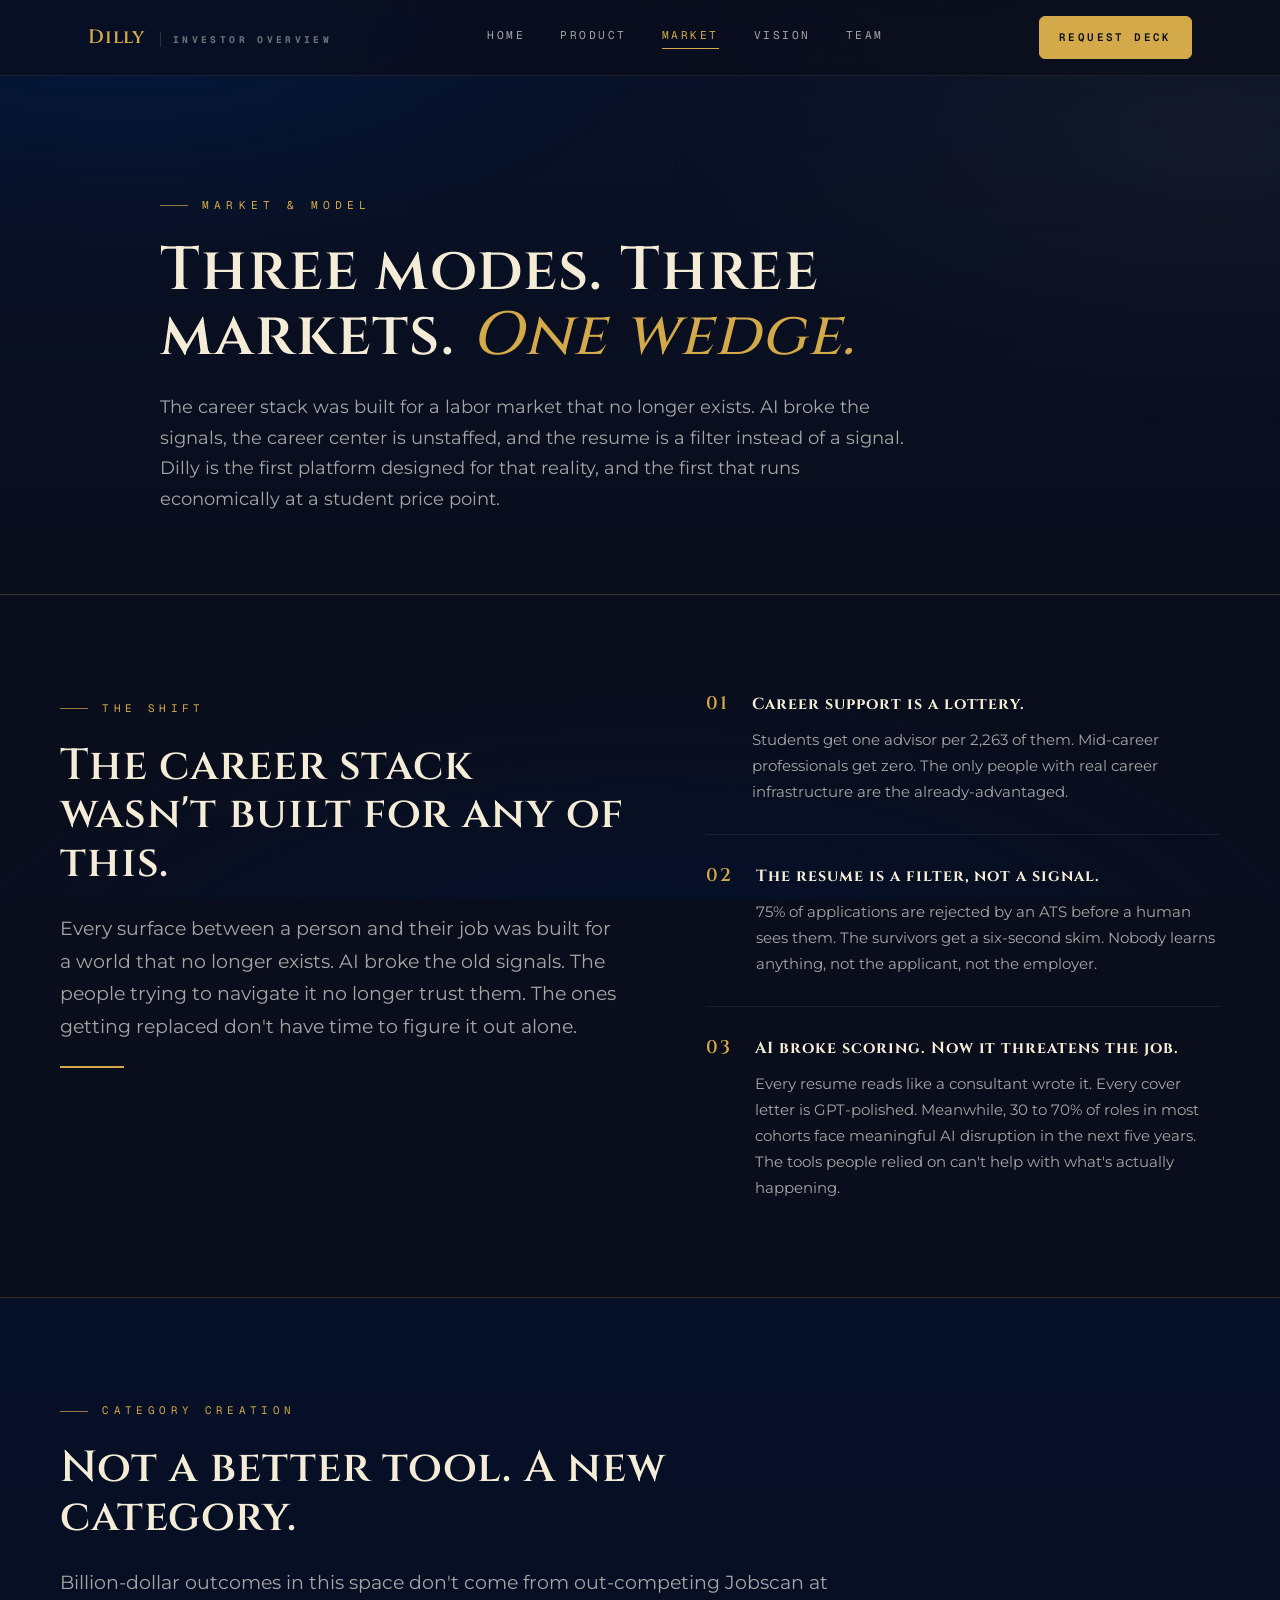
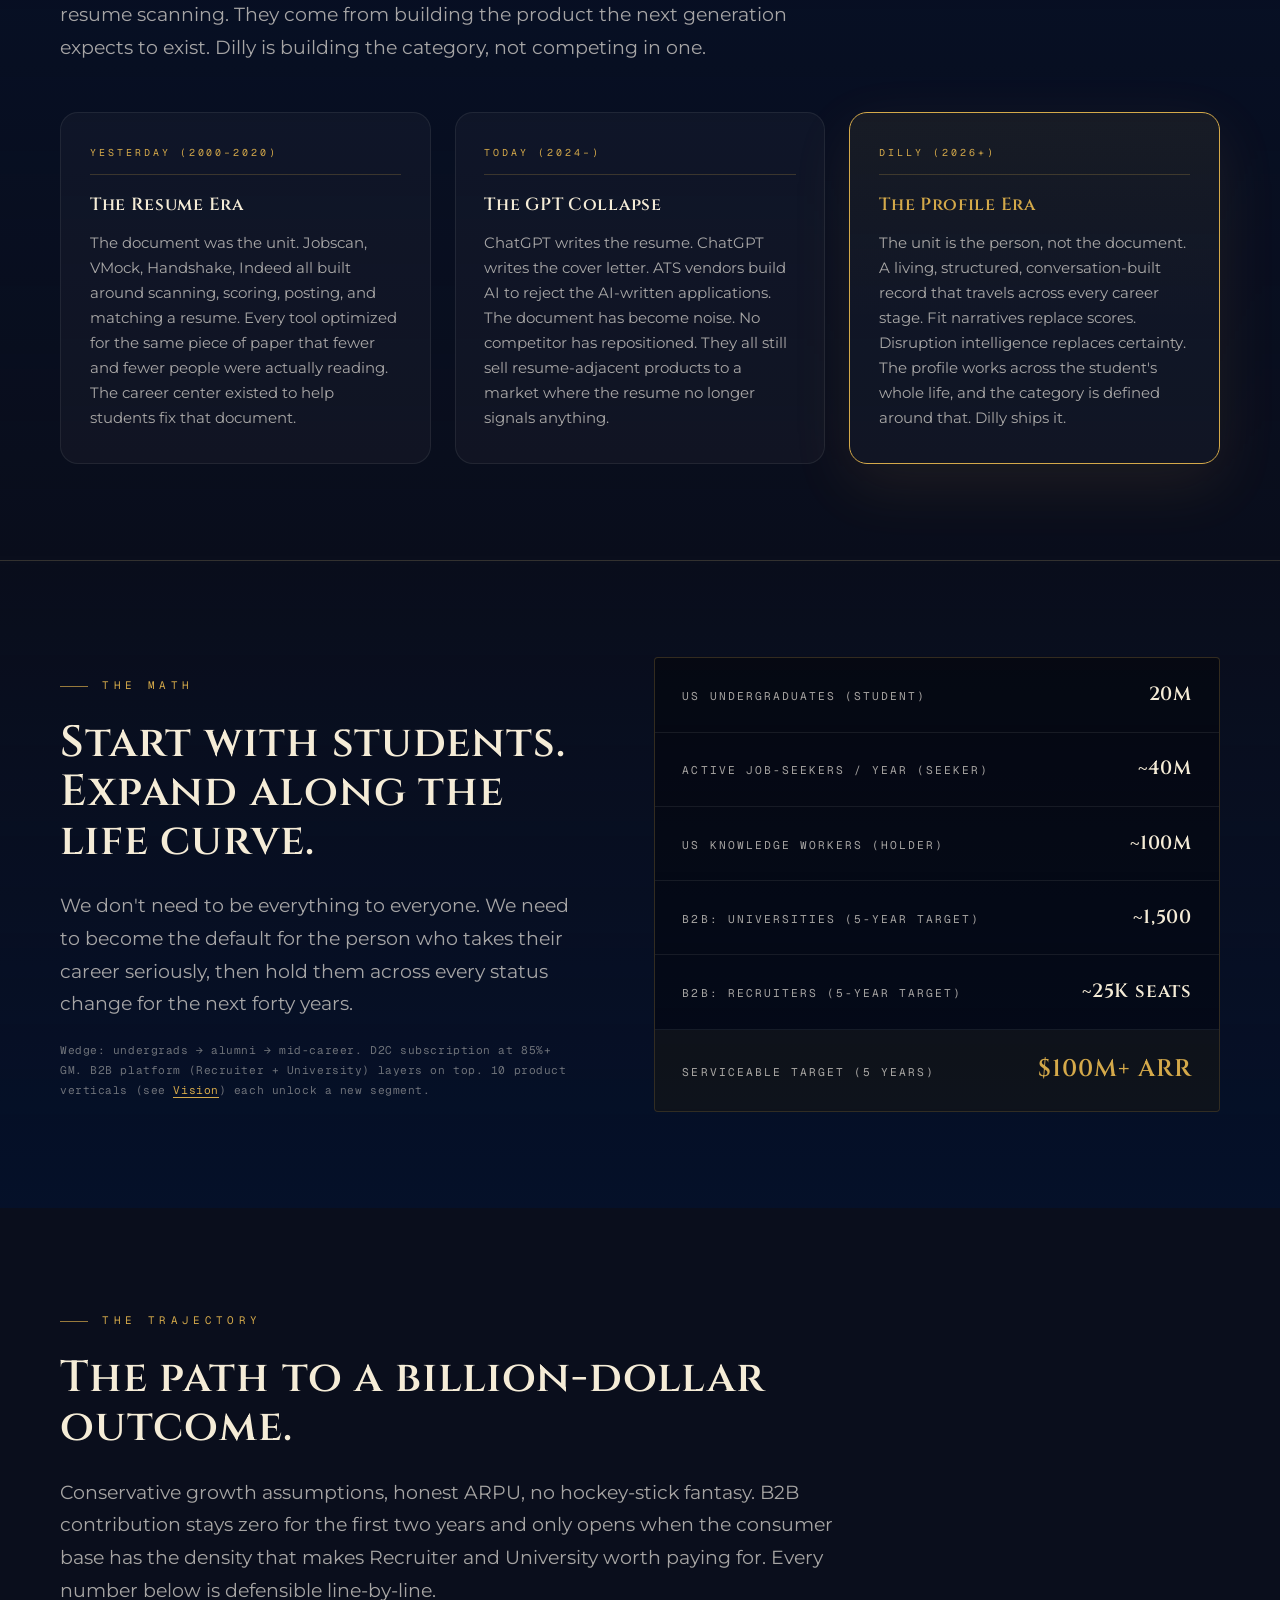
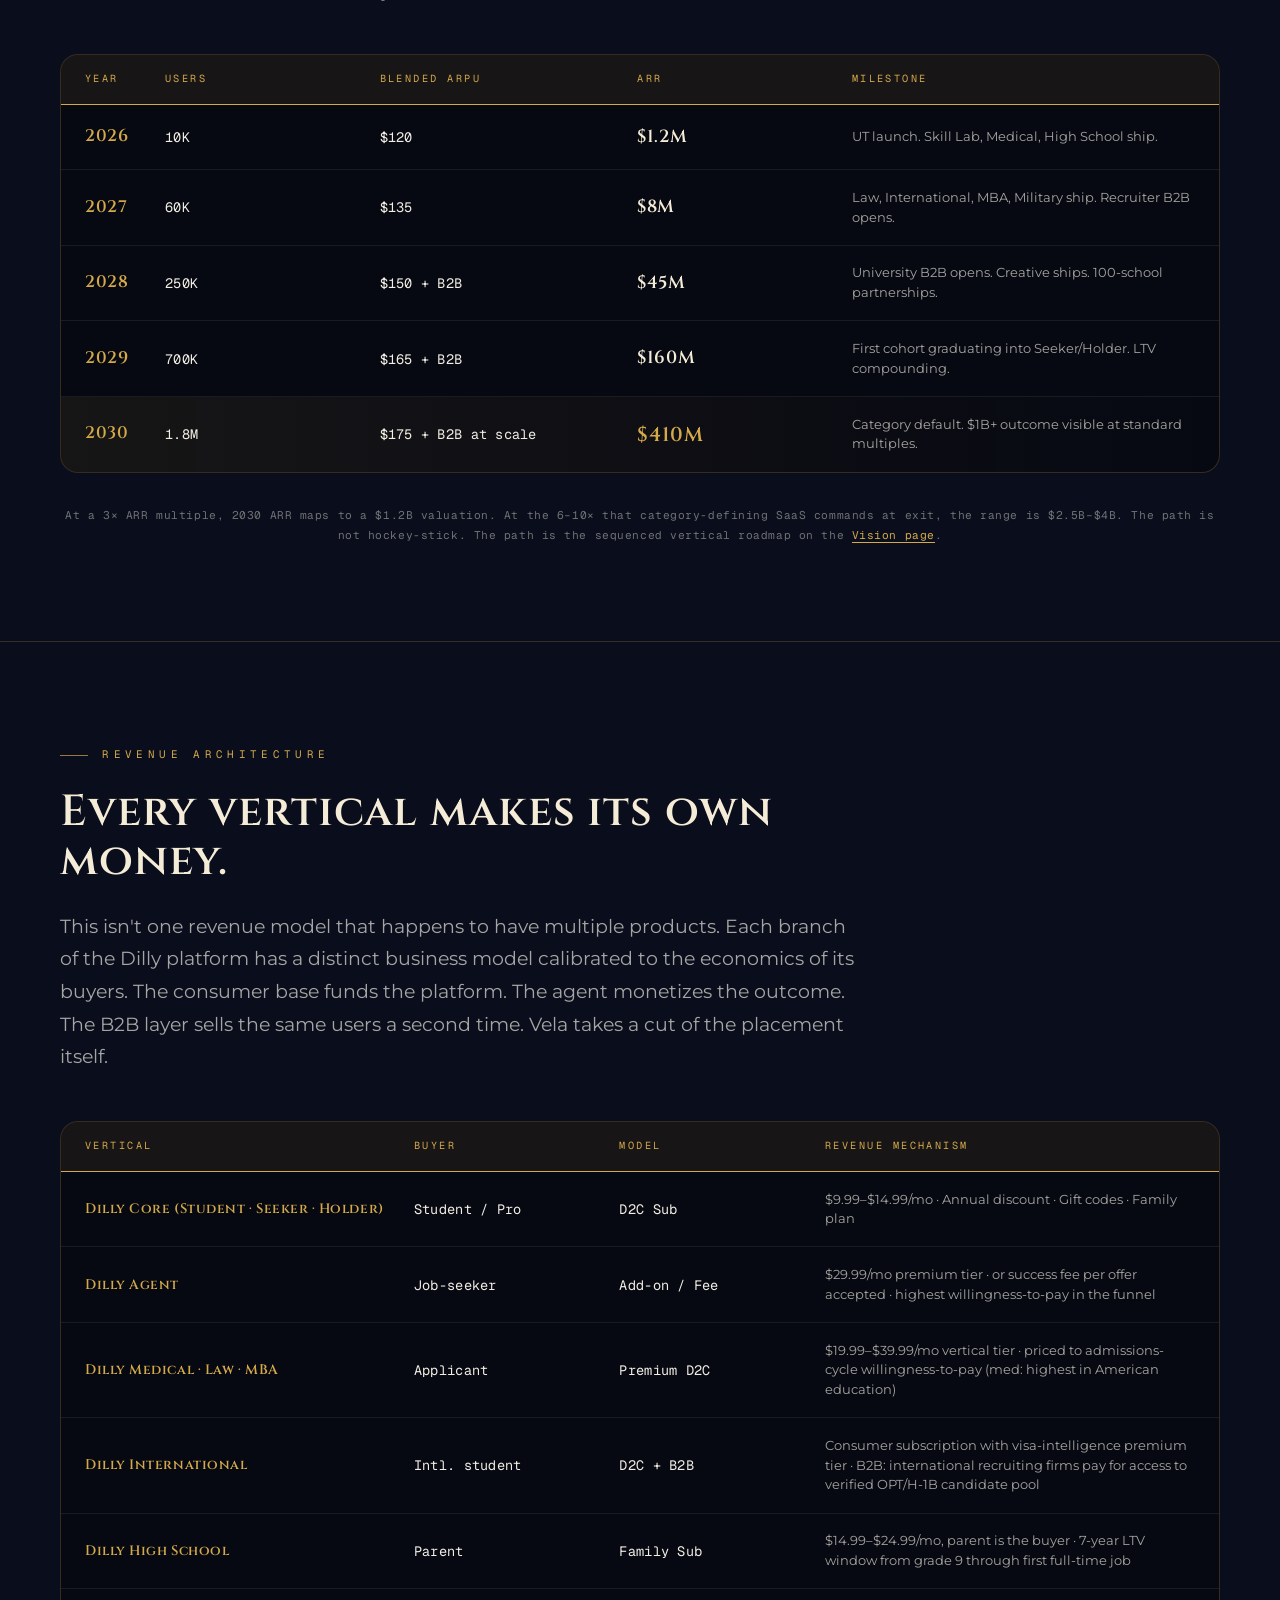
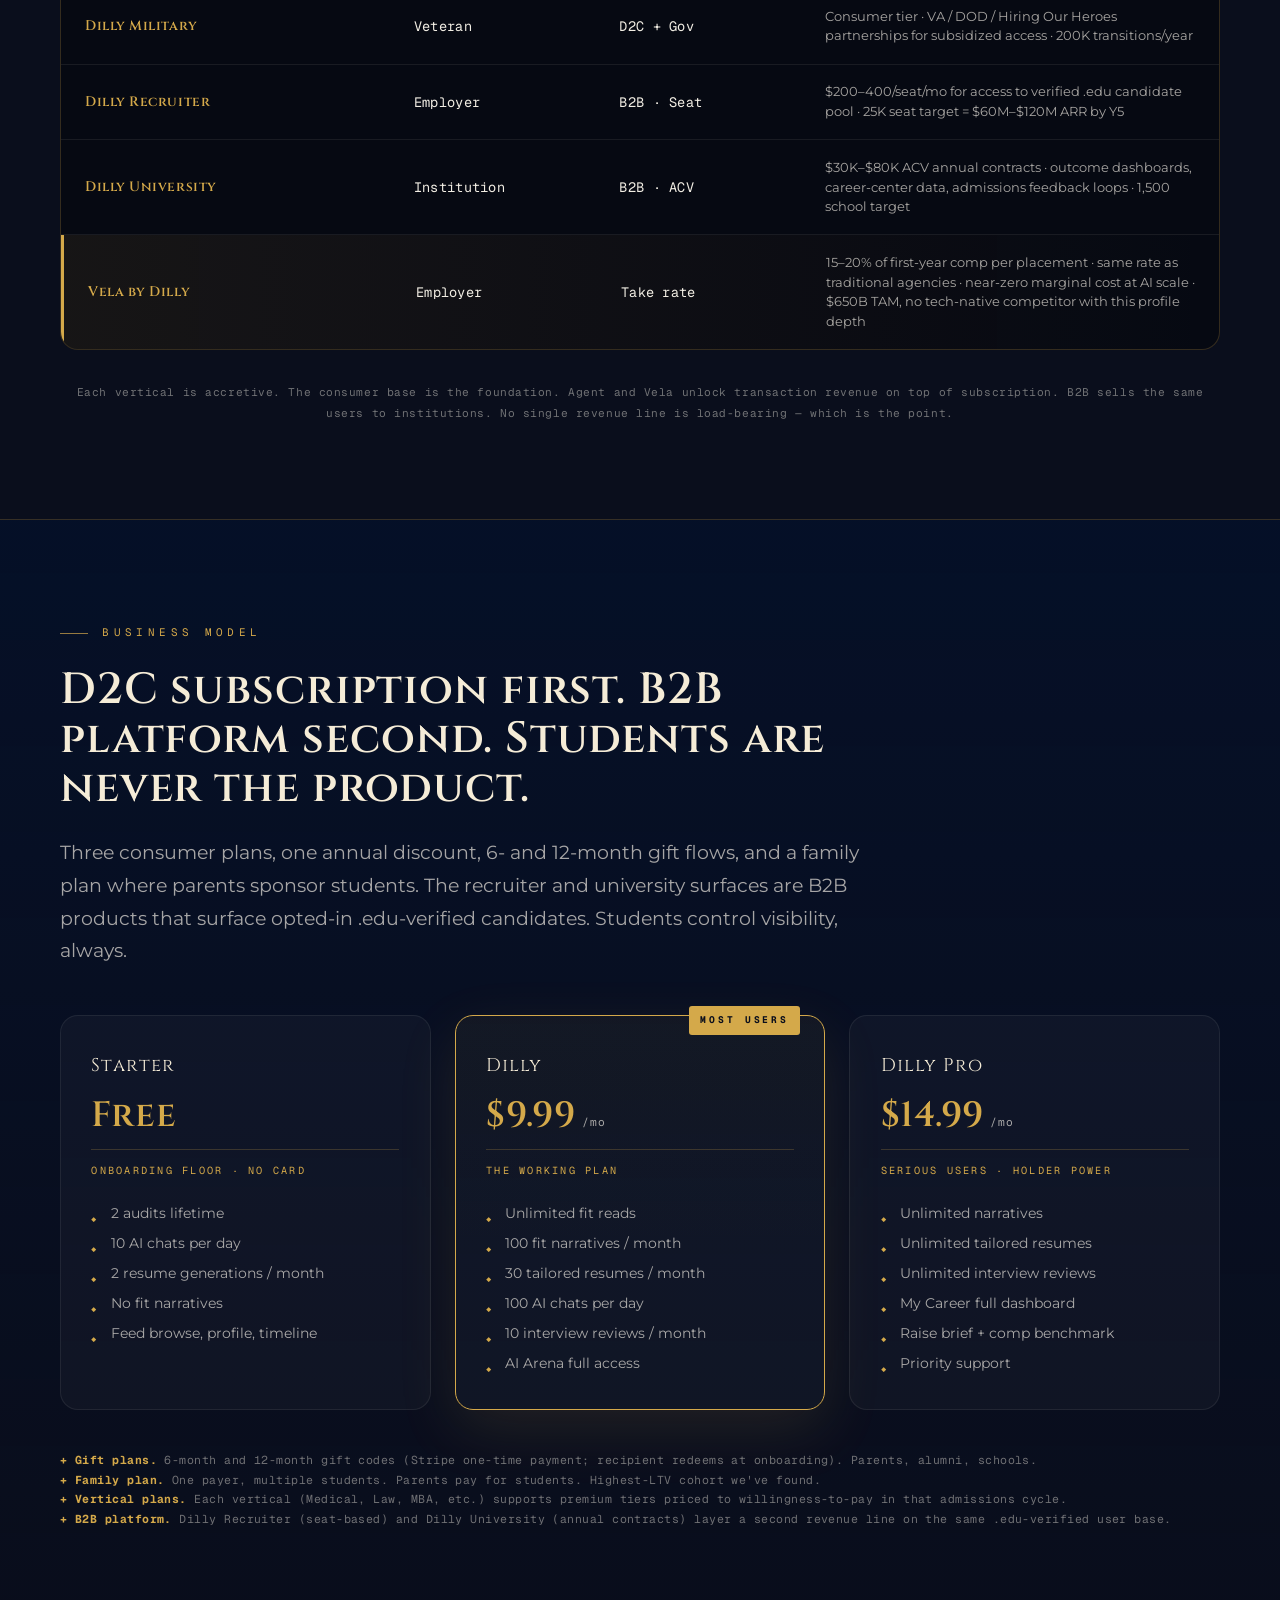
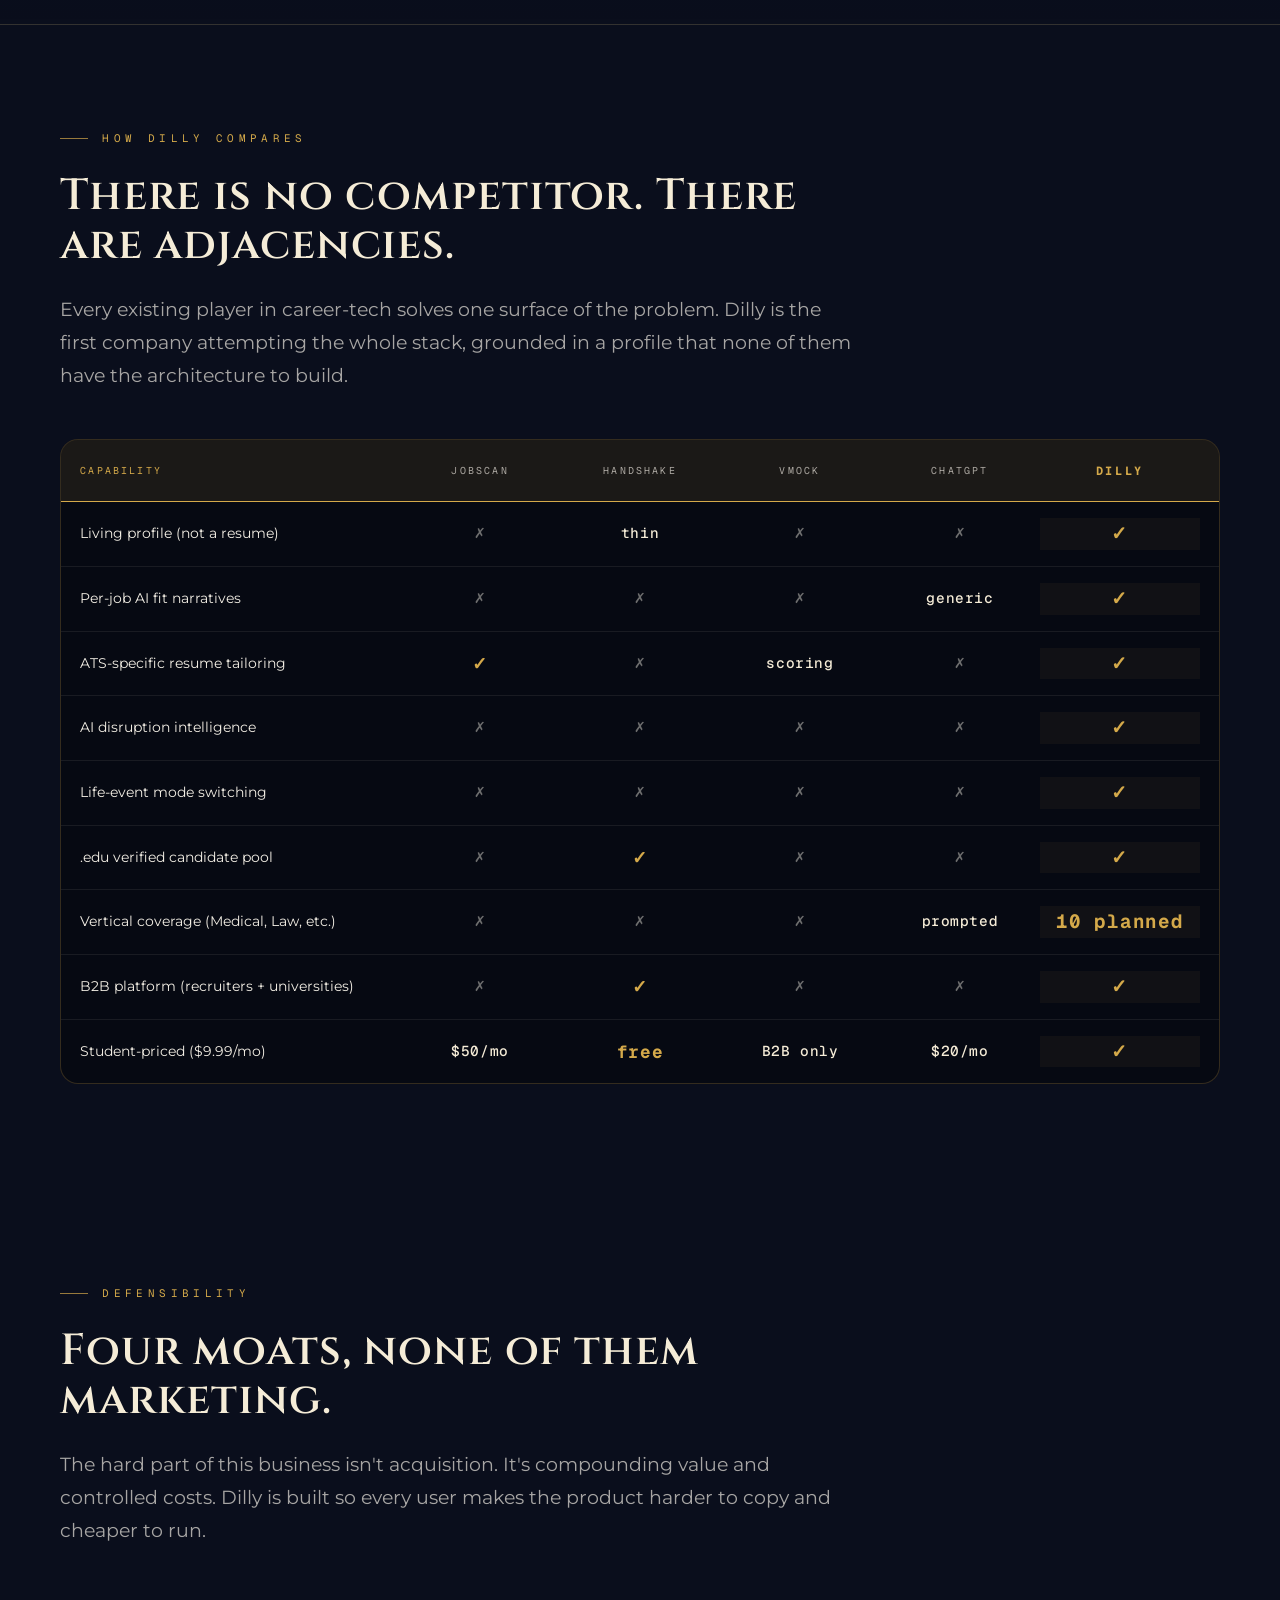
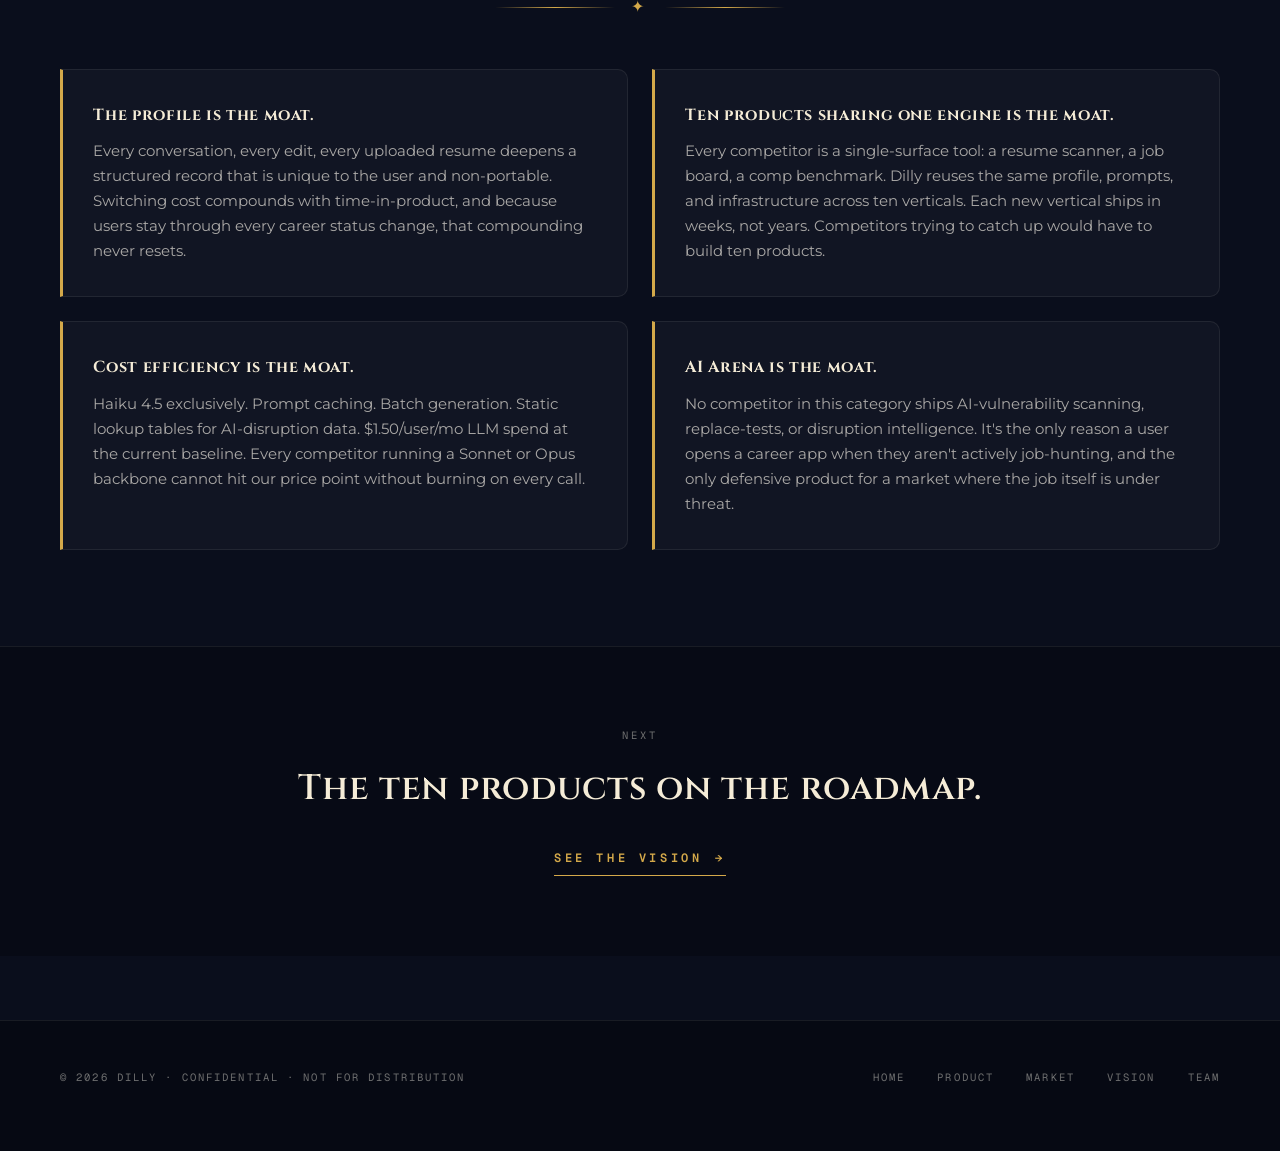
==== commit 23ebe32a: "Add Dilly Agent, Vela staffing, revenue-by-vertical; accelerate International to Summer '26 Co-Autho" ====
--- a/market.html
+++ b/market.html
@@ -202,6 +202,91 @@
     </div>
 
     <p class="math-note" style="text-align: center; margin-top: 2rem;">At a 3× ARR multiple, 2030 ARR maps to a $1.2B valuation. At the 6–10× that category-defining SaaS commands at exit, the range is $2.5B–$4B. The path is not hockey-stick. The path is the sequenced vertical roadmap on the <a href="vision.html" style="color: var(--gold); border-bottom: 1px solid var(--gold);">Vision page</a>.</p>
+  </div>
+</section>
+
+<!-- Revenue by Vertical -->
+<section class="section" id="revenue-model" style="border-top: 1px solid var(--rule);">
+  <div class="wrap">
+    <div class="fade-up" style="max-width: 50rem;">
+      <div class="eyebrow">Revenue Architecture</div>
+      <h2 class="h2">Every vertical makes its own money.</h2>
+      <p class="lead">This isn't one revenue model that happens to have multiple products. Each branch of the Dilly platform has a distinct business model calibrated to the economics of its buyers. The consumer base funds the platform. The agent monetizes the outcome. The B2B layer sells the same users a second time. Vela takes a cut of the placement itself.</p>
+    </div>
+
+    <div class="arr-table fade-up" style="margin-top: 3rem;">
+      <div class="arr-head" style="grid-template-columns: 1.6fr 1fr 1fr 1.8fr;">
+        <div>Vertical</div>
+        <div>Buyer</div>
+        <div>Model</div>
+        <div>Revenue Mechanism</div>
+      </div>
+
+      <div class="arr-row" style="grid-template-columns: 1.6fr 1fr 1fr 1.8fr;">
+        <div class="arr-row-year" style="font-size: 0.85rem;">Dilly Core (Student · Seeker · Holder)</div>
+        <div class="arr-row-cell mono" data-label="Buyer">Student / Pro</div>
+        <div class="arr-row-cell mono" data-label="Model">D2C Sub</div>
+        <div class="arr-row-note" data-label="Revenue">$9.99–$14.99/mo · Annual discount · Gift codes · Family plan</div>
+      </div>
+
+      <div class="arr-row" style="grid-template-columns: 1.6fr 1fr 1fr 1.8fr;">
+        <div class="arr-row-year" style="font-size: 0.85rem;">Dilly Agent</div>
+        <div class="arr-row-cell mono" data-label="Buyer">Job-seeker</div>
+        <div class="arr-row-cell mono" data-label="Model">Add-on / Fee</div>
+        <div class="arr-row-note" data-label="Revenue">$29.99/mo premium tier · or success fee per offer accepted · highest willingness-to-pay in the funnel</div>
+      </div>
+
+      <div class="arr-row" style="grid-template-columns: 1.6fr 1fr 1fr 1.8fr;">
+        <div class="arr-row-year" style="font-size: 0.85rem;">Dilly Medical · Law · MBA</div>
+        <div class="arr-row-cell mono" data-label="Buyer">Applicant</div>
+        <div class="arr-row-cell mono" data-label="Model">Premium D2C</div>
+        <div class="arr-row-note" data-label="Revenue">$19.99–$39.99/mo vertical tier · priced to admissions-cycle willingness-to-pay (med: highest in American education)</div>
+      </div>
+
+      <div class="arr-row" style="grid-template-columns: 1.6fr 1fr 1fr 1.8fr;">
+        <div class="arr-row-year" style="font-size: 0.85rem;">Dilly International</div>
+        <div class="arr-row-cell mono" data-label="Buyer">Intl. student</div>
+        <div class="arr-row-cell mono" data-label="Model">D2C + B2B</div>
+        <div class="arr-row-note" data-label="Revenue">Consumer subscription with visa-intelligence premium tier · B2B: international recruiting firms pay for access to verified OPT/H-1B candidate pool</div>
+      </div>
+
+      <div class="arr-row" style="grid-template-columns: 1.6fr 1fr 1fr 1.8fr;">
+        <div class="arr-row-year" style="font-size: 0.85rem;">Dilly High School</div>
+        <div class="arr-row-cell mono" data-label="Buyer">Parent</div>
+        <div class="arr-row-cell mono" data-label="Model">Family Sub</div>
+        <div class="arr-row-note" data-label="Revenue">$14.99–$24.99/mo, parent is the buyer · 7-year LTV window from grade 9 through first full-time job</div>
+      </div>
+
+      <div class="arr-row" style="grid-template-columns: 1.6fr 1fr 1fr 1.8fr;">
+        <div class="arr-row-year" style="font-size: 0.85rem;">Dilly Military</div>
+        <div class="arr-row-cell mono" data-label="Buyer">Veteran</div>
+        <div class="arr-row-cell mono" data-label="Model">D2C + Gov</div>
+        <div class="arr-row-note" data-label="Revenue">Consumer tier · VA / DOD / Hiring Our Heroes partnerships for subsidized access · 200K transitions/year</div>
+      </div>
+
+      <div class="arr-row" style="grid-template-columns: 1.6fr 1fr 1fr 1.8fr;">
+        <div class="arr-row-year" style="font-size: 0.85rem;">Dilly Recruiter</div>
+        <div class="arr-row-cell mono" data-label="Buyer">Employer</div>
+        <div class="arr-row-cell mono" data-label="Model">B2B · Seat</div>
+        <div class="arr-row-note" data-label="Revenue">$200–400/seat/mo for access to verified .edu candidate pool · 25K seat target = $60M–$120M ARR by Y5</div>
+      </div>
+
+      <div class="arr-row" style="grid-template-columns: 1.6fr 1fr 1fr 1.8fr;">
+        <div class="arr-row-year" style="font-size: 0.85rem;">Dilly University</div>
+        <div class="arr-row-cell mono" data-label="Buyer">Institution</div>
+        <div class="arr-row-cell mono" data-label="Model">B2B · ACV</div>
+        <div class="arr-row-note" data-label="Revenue">$30K–$80K ACV annual contracts · outcome dashboards, career-center data, admissions feedback loops · 1,500 school target</div>
+      </div>
+
+      <div class="arr-row" style="grid-template-columns: 1.6fr 1fr 1fr 1.8fr; border-left: 3px solid var(--gold);">
+        <div class="arr-row-year" style="font-size: 0.85rem;">Vela by Dilly</div>
+        <div class="arr-row-cell mono" data-label="Buyer">Employer</div>
+        <div class="arr-row-cell mono" data-label="Model">Take rate</div>
+        <div class="arr-row-note" data-label="Revenue">15–20% of first-year comp per placement · same rate as traditional agencies · near-zero marginal cost at AI scale · $650B TAM, no tech-native competitor with this profile depth</div>
+      </div>
+    </div>
+
+    <p class="math-note" style="text-align: center; margin-top: 2rem;">Each vertical is accretive. The consumer base is the foundation. Agent and Vela unlock transaction revenue on top of subscription. B2B sells the same users to institutions. No single revenue line is load-bearing — which is the point.</p>
   </div>
 </section>
 
--- a/styles.css
+++ b/styles.css
@@ -911,7 +911,7 @@
 
 /* Surface + inline screenshot combo */
 .surface-with-shot {
-  display: grid; grid-template-columns: 1.15fr 1fr; gap: 2rem;
+  display: grid; grid-template-columns: 1fr 1fr; gap: 2.5rem;
   background: var(--surface);
   border: 1px solid var(--border);
   border-left: 3px solid var(--gold);
@@ -922,7 +922,10 @@
 }
 .surface-with-shot:hover { background: var(--surface-2); }
 .surface-with-shot .shot {
-  max-width: 320px; margin: 0 auto;
+  max-width: 220px; margin: 0 auto;
+}
+.surface-with-shot .shot img {
+  width: 100%; border-radius: var(--radius-sm);
 }
 @media (max-width: 900px) {
   .surface-with-shot { grid-template-columns: 1fr; gap: 1.5rem; }
@@ -933,7 +936,10 @@
   display: grid; grid-template-columns: repeat(4, 1fr); gap: 1.2rem;
   margin-top: 3.5rem;
 }
-.gallery-grid .shot img { aspect-ratio: 9 / 16; object-fit: cover; }
+.gallery-grid .shot {
+  aspect-ratio: 9 / 16; overflow: hidden; border-radius: var(--radius-sm);
+}
+.gallery-grid .shot img { width: 100%; height: 100%; object-fit: cover; }
 .gallery-placeholder {
   border: 1.5px dashed var(--rule);
   border-radius: var(--radius-sm);
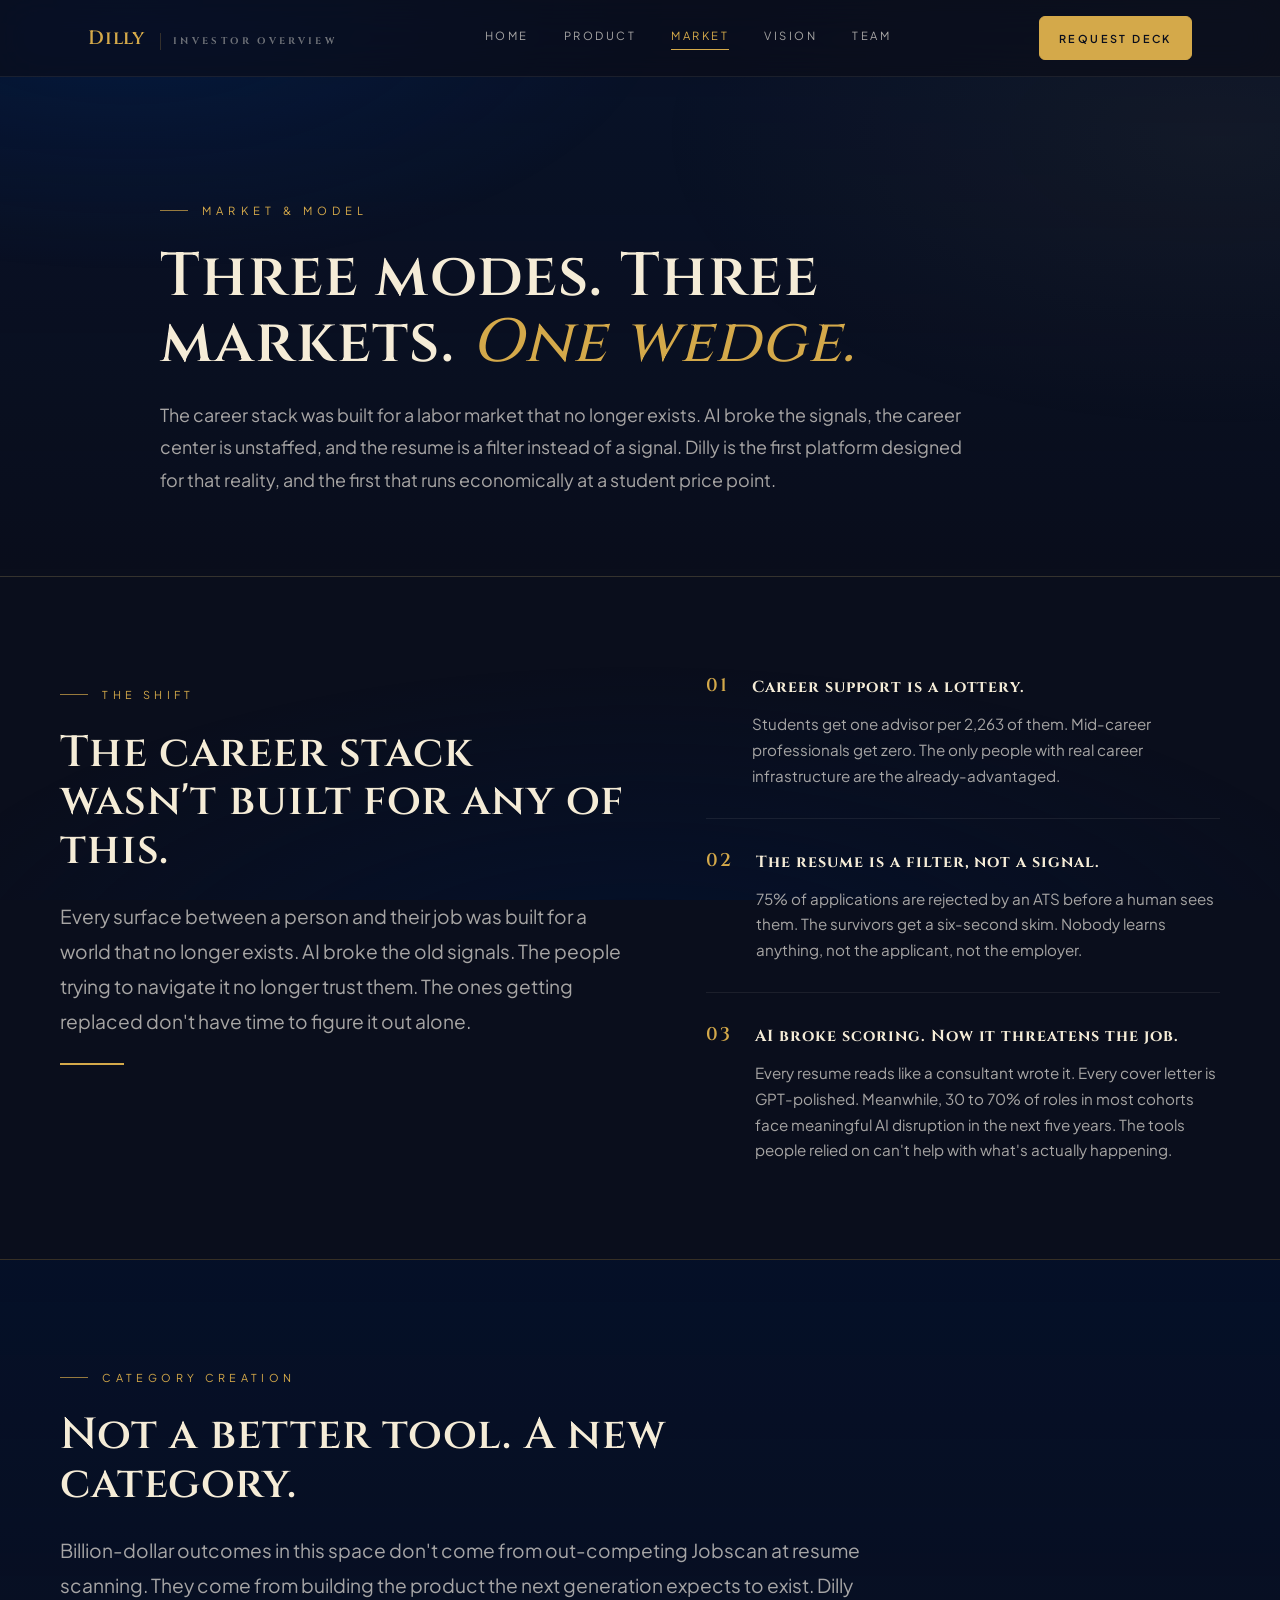
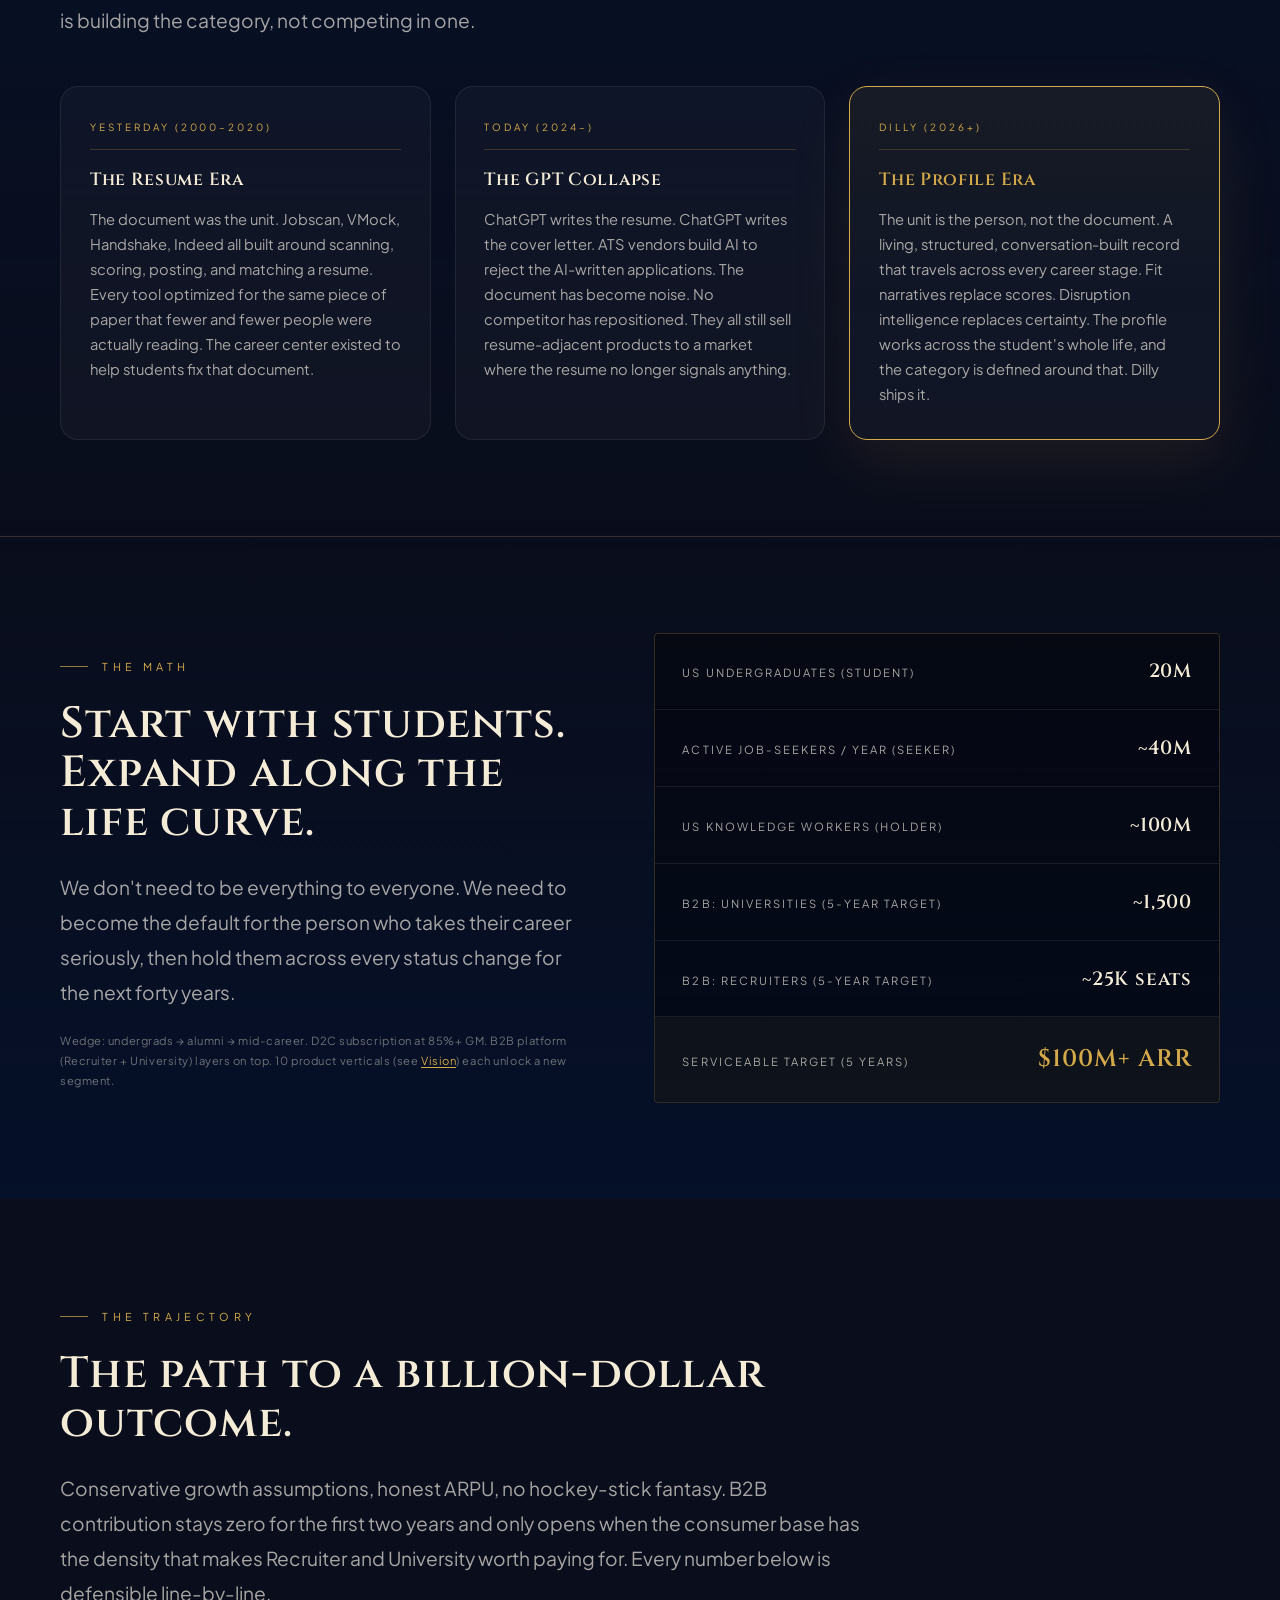
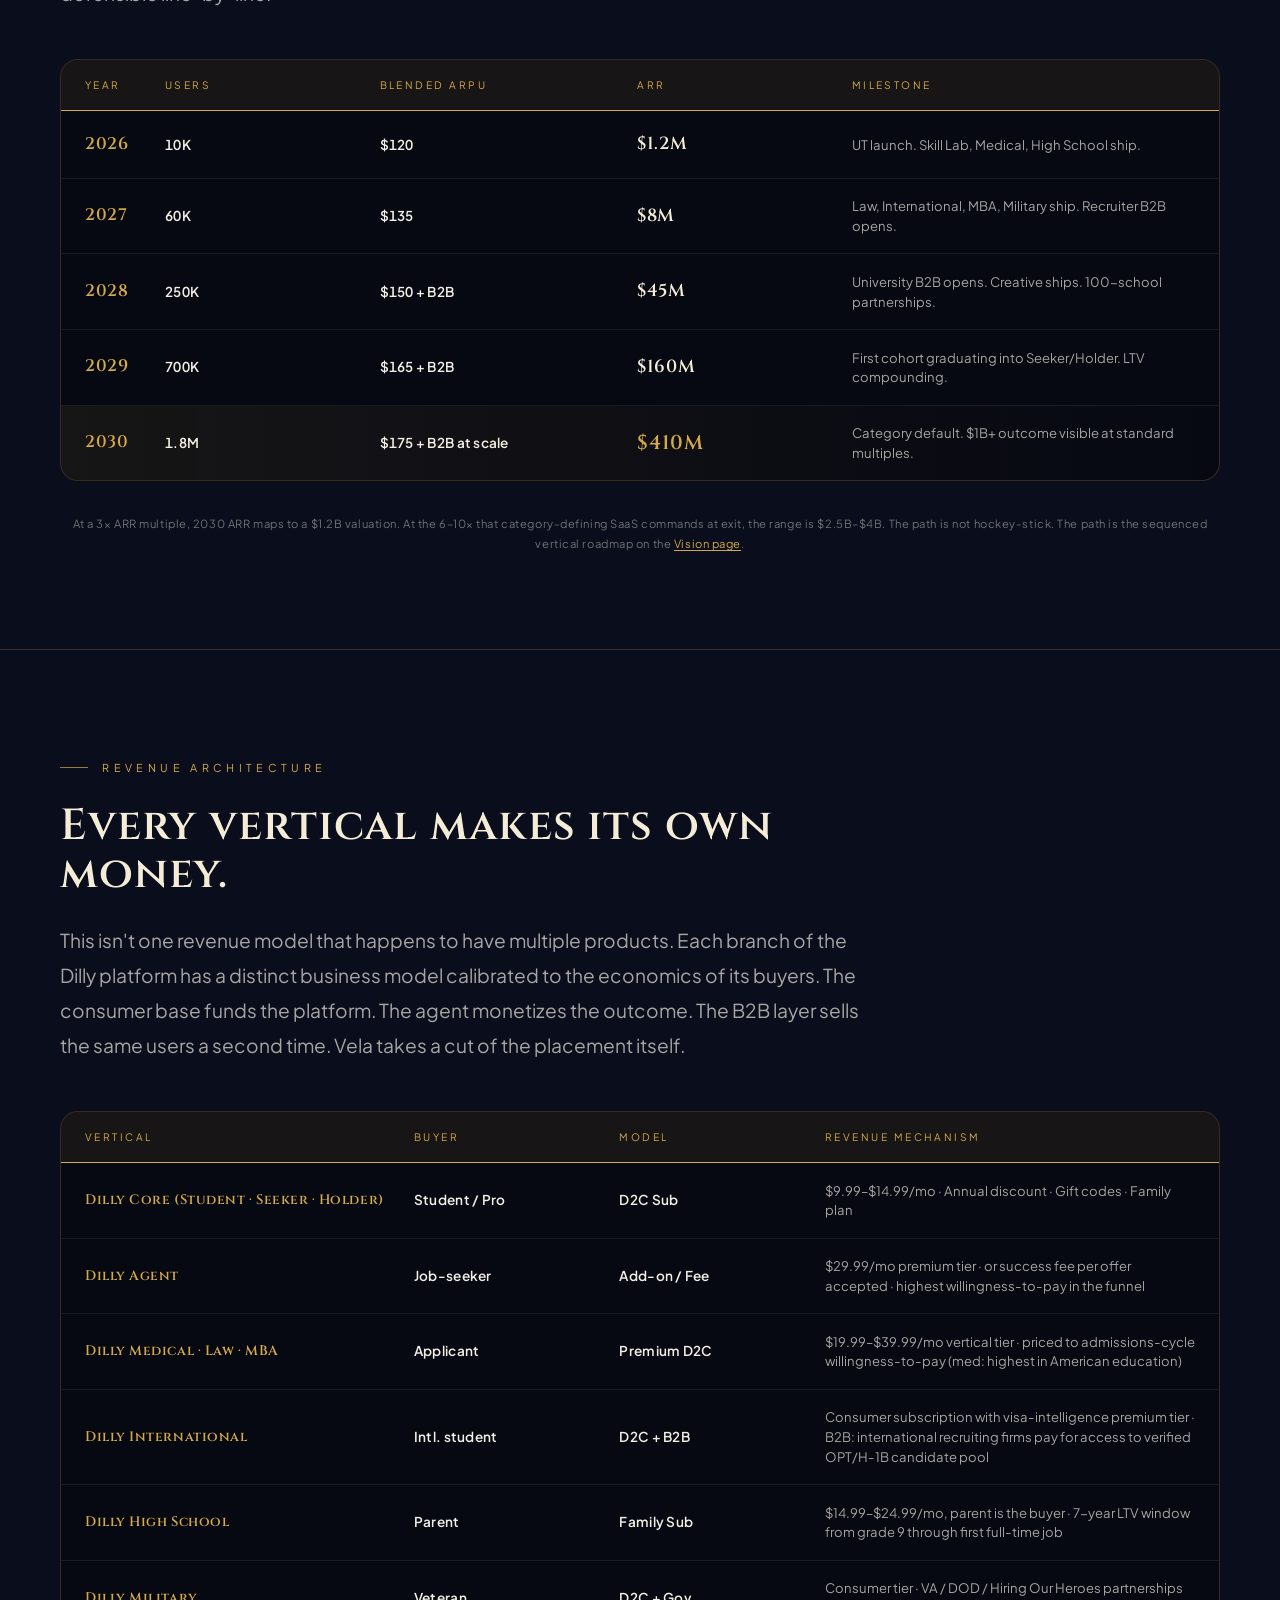
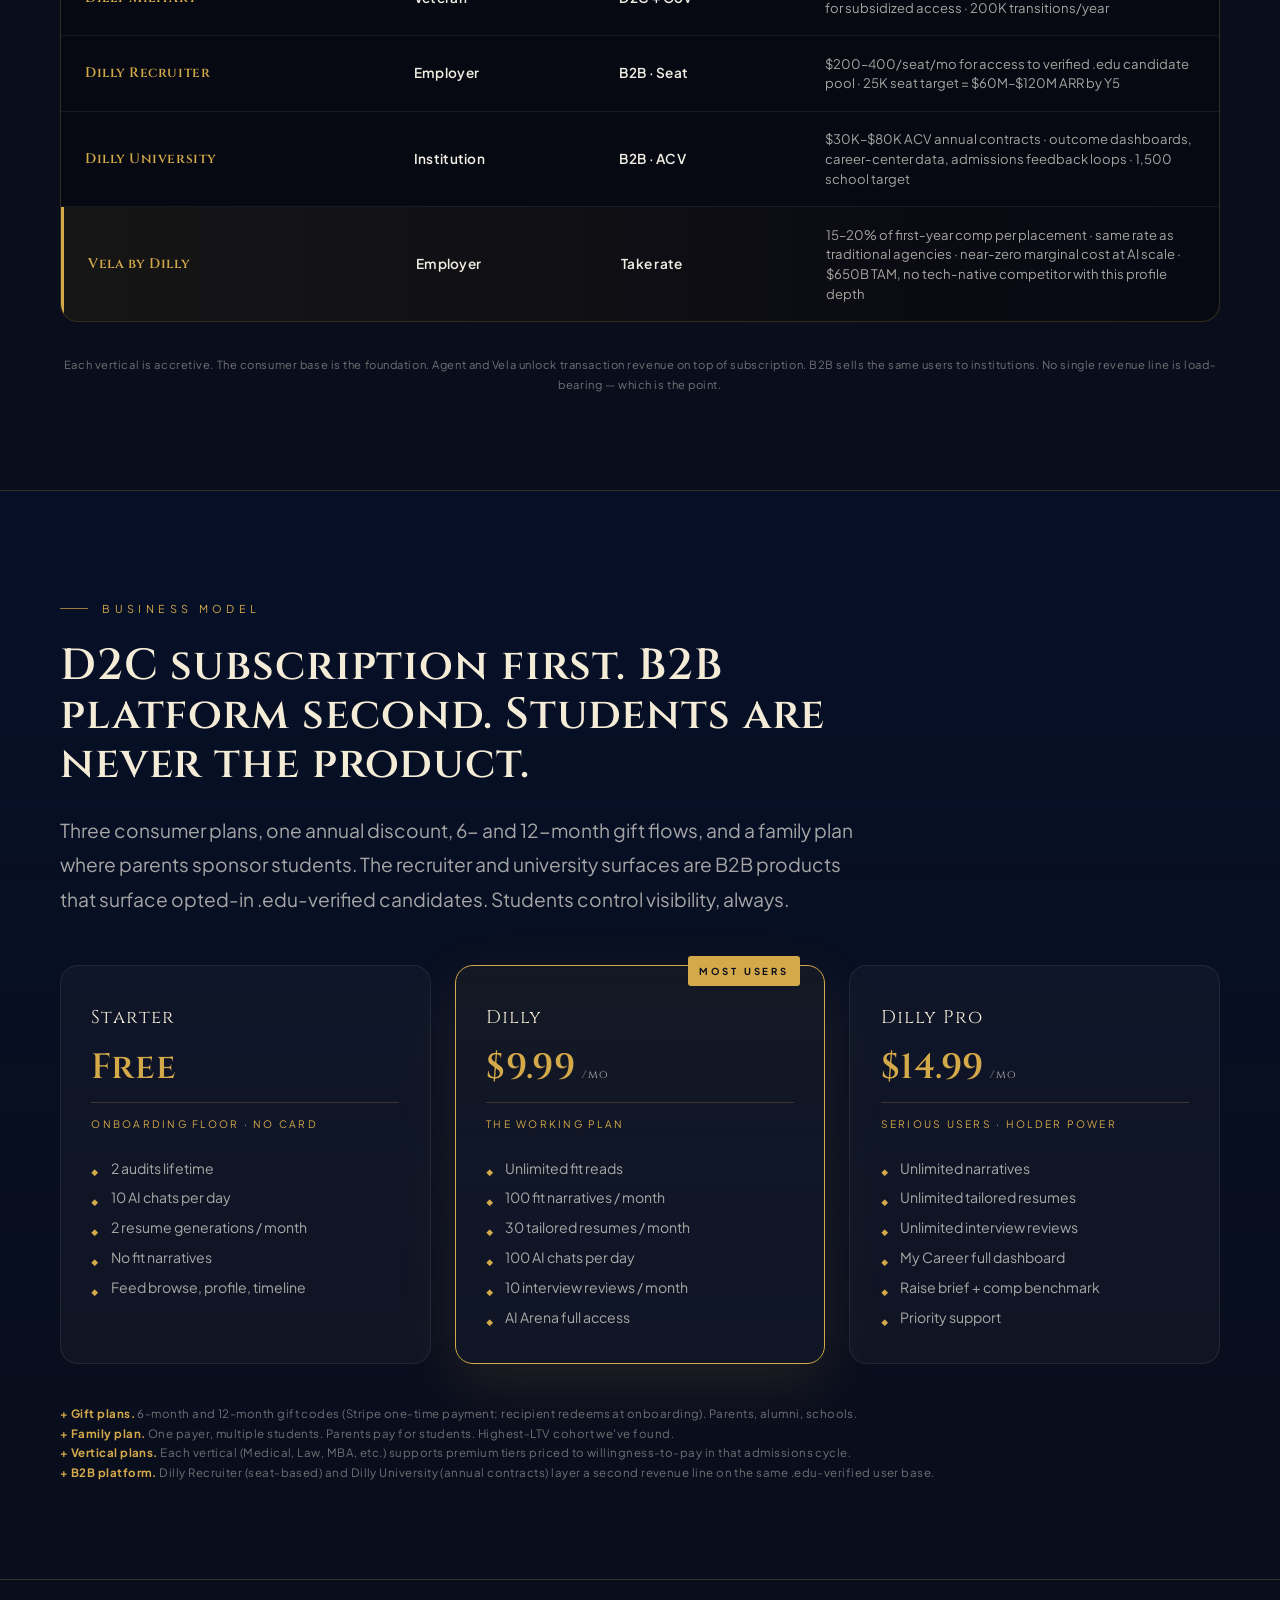
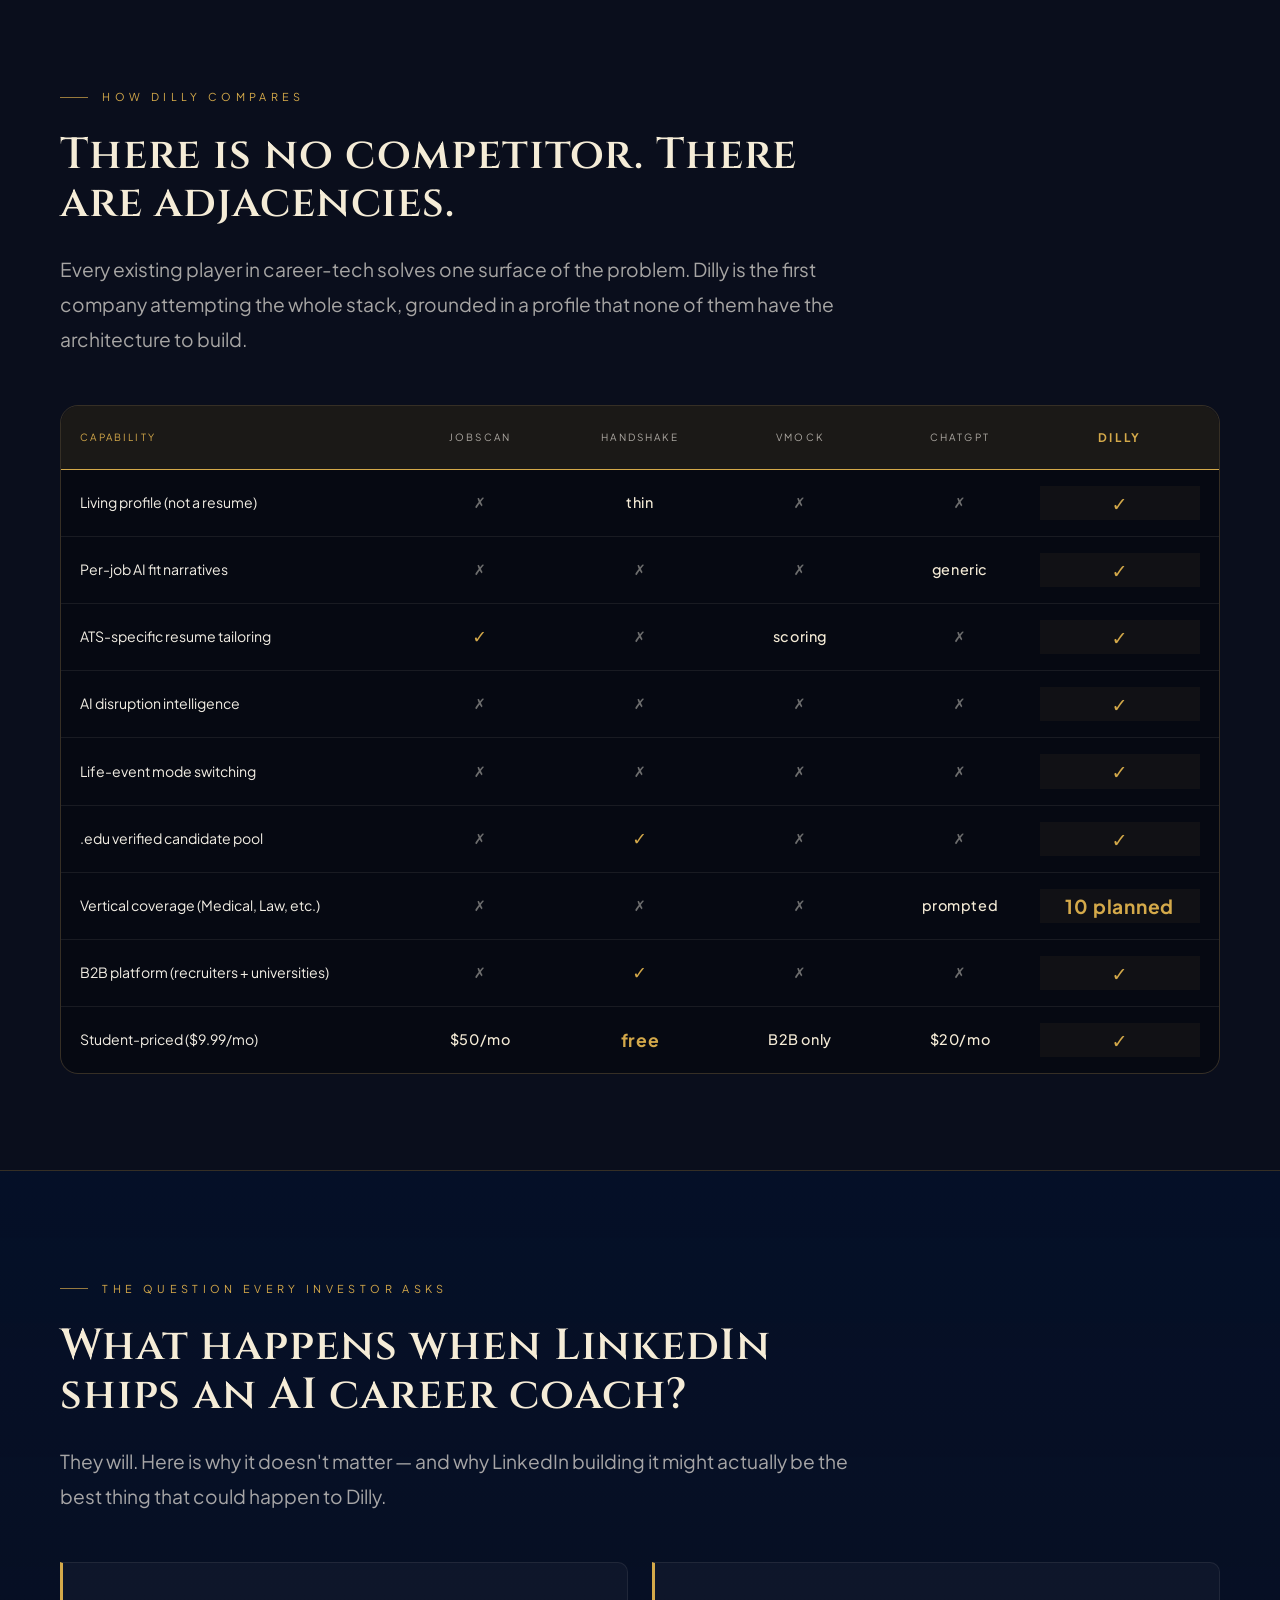
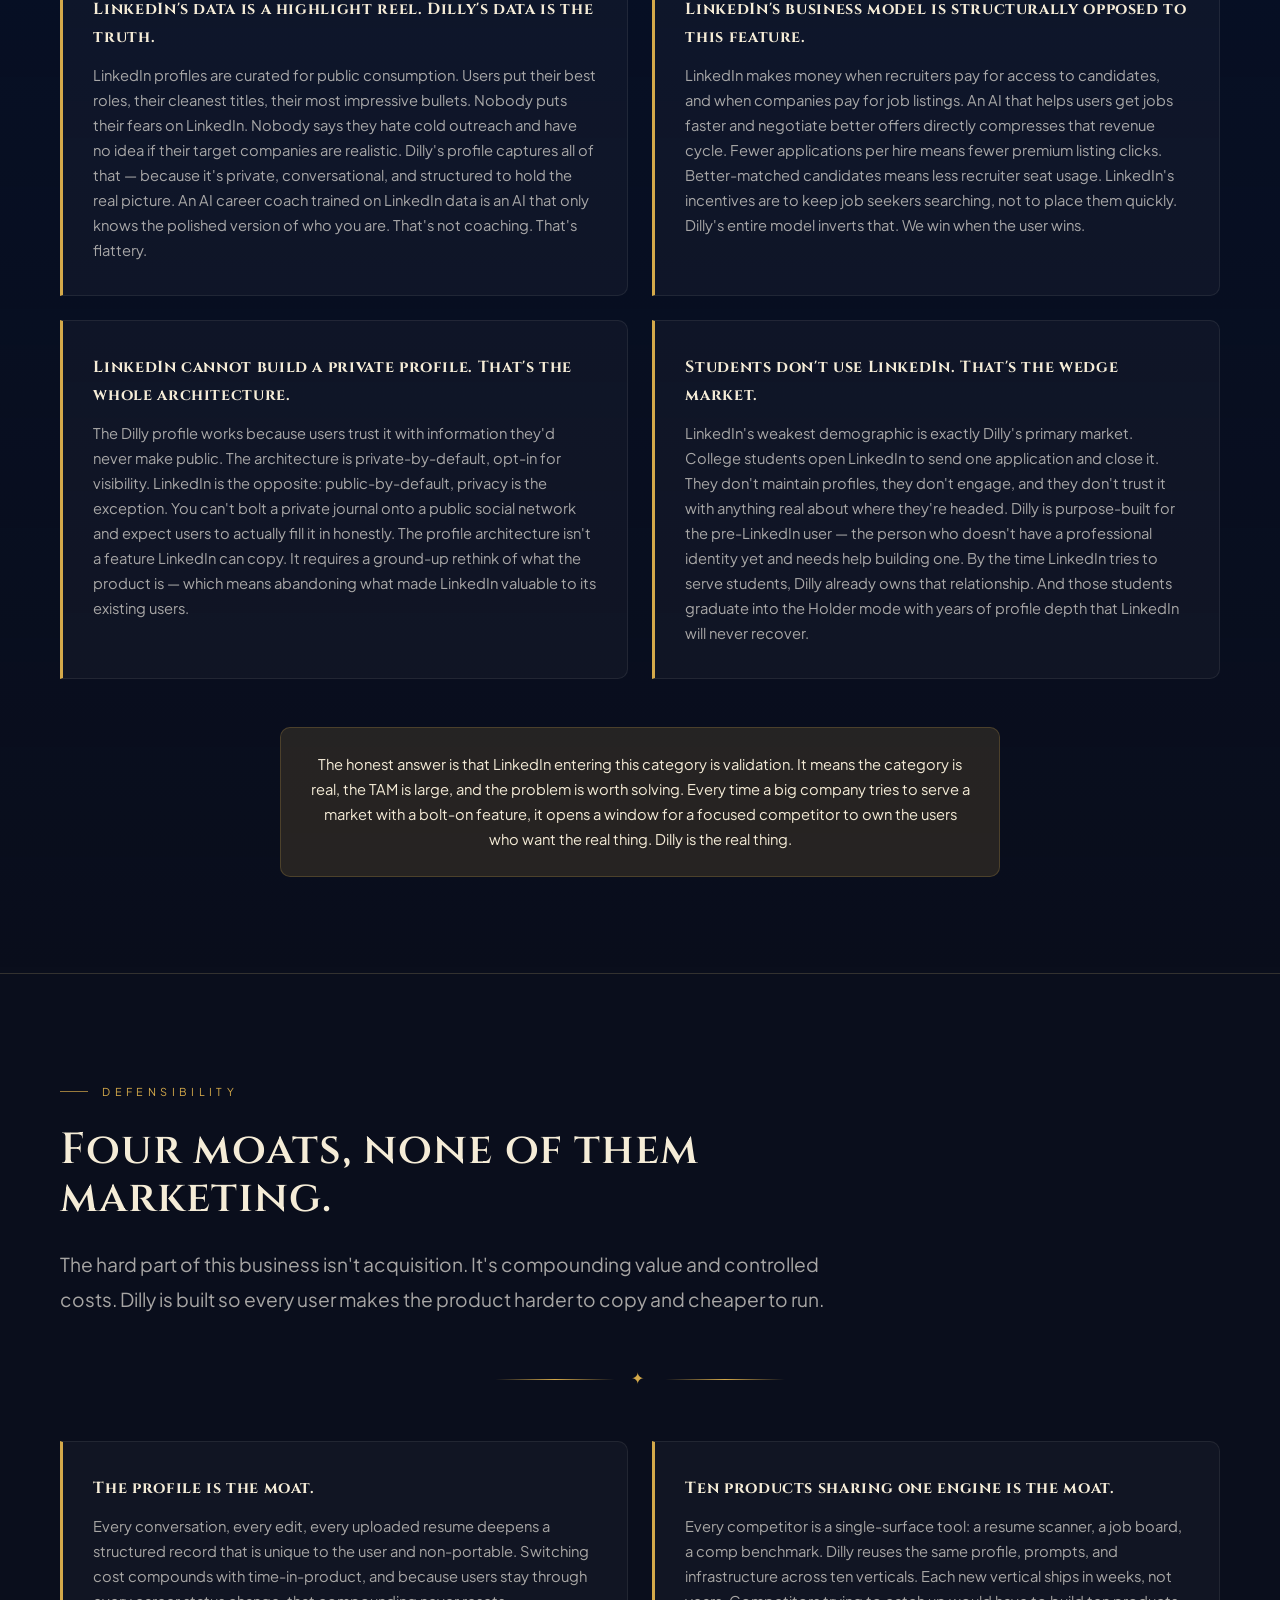
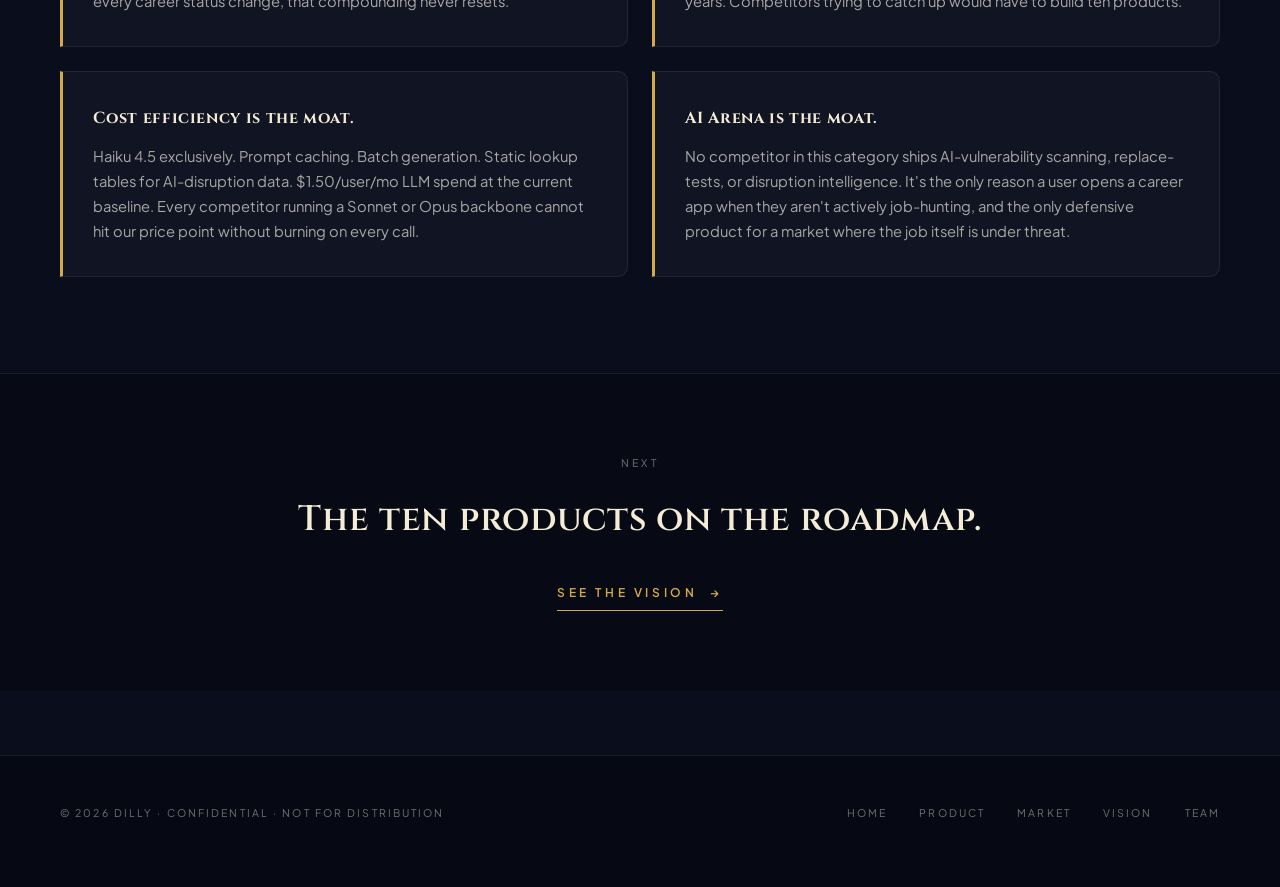
==== commit 8a1225ed: "Design overhaul: swap Geist Mono → Plus Jakarta Sans, improve mobile, add LinkedIn response section " ====
--- a/market.html
+++ b/market.html
@@ -361,7 +361,8 @@
       <p class="lead">Every existing player in career-tech solves one surface of the problem. Dilly is the first company attempting the whole stack, grounded in a profile that none of them have the architecture to build.</p>
     </div>
 
-    <div class="compare fade-up">
+    <div class="compare-scroll-wrap fade-up">
+    <div class="compare">
       <div class="compare-head">
         <div class="compare-head-cell">Capability</div>
         <div class="compare-head-cell">Jobscan</div>
@@ -442,6 +443,41 @@
         <div class="compare-cell partial">$20/mo</div>
         <div class="compare-cell dilly">✓</div>
       </div>
+    </div>
+    </div><!-- /compare-scroll-wrap -->
+  </div>
+</section>
+
+<!-- The LinkedIn Question -->
+<section class="section" id="linkedin" style="background: linear-gradient(180deg, rgba(0, 19, 54, 0.45) 0%, transparent 100%); border-top: 1px solid var(--rule); border-bottom: 1px solid var(--rule);">
+  <div class="wrap">
+    <div class="fade-up" style="max-width: 50rem;">
+      <div class="eyebrow">The Question Every Investor Asks</div>
+      <h2 class="h2">What happens when LinkedIn ships an AI career coach?</h2>
+      <p class="lead">They will. Here is why it doesn't matter — and why LinkedIn building it might actually be the best thing that could happen to Dilly.</p>
+    </div>
+
+    <div class="moat-grid" style="margin-top: 3rem;">
+      <div class="moat fade-up">
+        <h4>LinkedIn's data is a highlight reel. Dilly's data is the truth.</h4>
+        <p>LinkedIn profiles are curated for public consumption. Users put their best roles, their cleanest titles, their most impressive bullets. Nobody puts their fears on LinkedIn. Nobody says they hate cold outreach and have no idea if their target companies are realistic. Dilly's profile captures all of that — because it's private, conversational, and structured to hold the real picture. An AI career coach trained on LinkedIn data is an AI that only knows the polished version of who you are. That's not coaching. That's flattery.</p>
+      </div>
+      <div class="moat fade-up">
+        <h4>LinkedIn's business model is structurally opposed to this feature.</h4>
+        <p>LinkedIn makes money when recruiters pay for access to candidates, and when companies pay for job listings. An AI that helps users get jobs faster and negotiate better offers directly compresses that revenue cycle. Fewer applications per hire means fewer premium listing clicks. Better-matched candidates means less recruiter seat usage. LinkedIn's incentives are to keep job seekers searching, not to place them quickly. Dilly's entire model inverts that. We win when the user wins.</p>
+      </div>
+      <div class="moat fade-up">
+        <h4>LinkedIn cannot build a private profile. That's the whole architecture.</h4>
+        <p>The Dilly profile works because users trust it with information they'd never make public. The architecture is private-by-default, opt-in for visibility. LinkedIn is the opposite: public-by-default, privacy is the exception. You can't bolt a private journal onto a public social network and expect users to actually fill it in honestly. The profile architecture isn't a feature LinkedIn can copy. It requires a ground-up rethink of what the product is — which means abandoning what made LinkedIn valuable to its existing users.</p>
+      </div>
+      <div class="moat fade-up">
+        <h4>Students don't use LinkedIn. That's the wedge market.</h4>
+        <p>LinkedIn's weakest demographic is exactly Dilly's primary market. College students open LinkedIn to send one application and close it. They don't maintain profiles, they don't engage, and they don't trust it with anything real about where they're headed. Dilly is purpose-built for the pre-LinkedIn user — the person who doesn't have a professional identity yet and needs help building one. By the time LinkedIn tries to serve students, Dilly already owns that relationship. And those students graduate into the Holder mode with years of profile depth that LinkedIn will never recover.</p>
+      </div>
+    </div>
+
+    <div class="mode-switch-note fade-up" style="margin-top: 3rem; max-width: 720px; margin-left: auto; margin-right: auto;">
+      The honest answer is that LinkedIn entering this category is validation. It means the category is real, the TAM is large, and the problem is worth solving. Every time a big company tries to serve a market with a bolt-on feature, it opens a window for a focused competitor to own the users who want the real thing. Dilly is the real thing.
     </div>
   </div>
 </section>
--- a/styles.css
+++ b/styles.css
@@ -4,7 +4,7 @@
    Palette: navy + gold, gold-forward editorial
 ───────────────────────────────────────────────── */
 
-@import url("https://fonts.googleapis.com/css2?family=Cinzel:wght@500;600;700&family=Montserrat:wght@300;400;500;600;700&family=Geist+Mono:wght@400;500;700&display=swap");
+@import url("https://fonts.googleapis.com/css2?family=Cinzel:wght@500;600;700&family=Plus+Jakarta+Sans:ital,wght@0,300;0,400;0,500;0,600;0,700;1,400&display=swap");
 
 :root {
   --ink:        #0a0e1c;
@@ -34,9 +34,10 @@
 *, *::before, *::after { box-sizing: border-box; margin: 0; padding: 0; }
 html { scroll-behavior: smooth; }
 body {
-  font-family: "Montserrat", system-ui, -apple-system, sans-serif;
+  font-family: "Plus Jakarta Sans", system-ui, -apple-system, sans-serif;
   font-weight: 400;
-  line-height: 1.65;
+  font-size: 1.0625rem;
+  line-height: 1.78;
   color: var(--text);
   background: var(--ink);
   -webkit-font-smoothing: antialiased;
@@ -46,7 +47,7 @@
 a { color: inherit; text-decoration: none; }
 img { max-width: 100%; height: auto; display: block; }
 
-.mono { font-family: "Geist Mono", "SF Mono", Menlo, monospace; font-feature-settings: "tnum" 1; letter-spacing: -0.01em; }
+.mono { font-family: "Plus Jakarta Sans", system-ui, sans-serif; font-feature-settings: "tnum" 1; font-variant-numeric: tabular-nums; font-weight: 600; letter-spacing: -0.01em; }
 .serif { font-family: "Cinzel", "Playfair Display", Georgia, serif; font-weight: 600; letter-spacing: 0.04em; }
 .gold { color: var(--gold); }
 
@@ -79,10 +80,11 @@
   display: flex; align-items: baseline; gap: 0.6rem;
   font-family: "Cinzel", serif; font-weight: 700;
   font-size: 1.1rem; letter-spacing: 0.18em;
+  white-space: nowrap;
 }
 .nav-brand .brand-mark { color: var(--gold); font-size: 1.2rem; }
 .nav-brand .brand-tag {
-  font-family: "Geist Mono", monospace;
+  
   font-size: 0.6rem;
   letter-spacing: 0.35em;
   color: var(--text-dim);
@@ -93,7 +95,7 @@
 }
 .nav-links {
   display: flex; gap: 2.2rem;
-  font-family: "Geist Mono", monospace;
+  
   font-size: 0.7rem;
   letter-spacing: 0.22em;
   text-transform: uppercase;
@@ -110,7 +112,7 @@
   border-bottom-color: var(--gold);
 }
 .nav-cta {
-  font-family: "Geist Mono", monospace;
+  
   font-size: 0.68rem;
   letter-spacing: 0.22em;
   text-transform: uppercase;
@@ -135,7 +137,7 @@
 .wrap { max-width: var(--max); margin: 0 auto; }
 
 .eyebrow {
-  font-family: "Geist Mono", monospace;
+  
   font-size: 0.68rem;
   letter-spacing: 0.4em;
   text-transform: uppercase;
@@ -158,9 +160,10 @@
 .h3 { font-size: 1.15rem; letter-spacing: 0.08em; }
 
 .lead {
-  font-size: clamp(1.05rem, 1.5vw, 1.2rem);
+  font-size: clamp(1.08rem, 1.5vw, 1.22rem);
   color: var(--text-muted);
-  max-width: 62ch; line-height: 1.7;
+  max-width: 62ch; line-height: 1.82;
+  font-weight: 400;
 }
 .rule-gold { width: 64px; height: 2px; background: var(--gold); margin: 1.5rem 0; }
 
@@ -189,7 +192,7 @@
 
 /* ─── Buttons ─── */
 .btn {
-  font-family: "Geist Mono", monospace;
+  
   font-size: 0.72rem; letter-spacing: 0.25em; text-transform: uppercase;
   font-weight: 600;
   padding: 1rem 1.6rem; border-radius: 6px;
@@ -233,7 +236,7 @@
   margin-bottom: 0.5rem;
 }
 .strip-label {
-  font-family: "Geist Mono", monospace;
+  
   font-size: 0.62rem; letter-spacing: 0.25em; text-transform: uppercase;
   color: var(--text-muted);
 }
@@ -260,7 +263,7 @@
 }
 .pos-quote em { color: var(--gold); font-style: italic; }
 .pos-attr {
-  font-family: "Geist Mono", monospace;
+  
   font-size: 0.7rem; letter-spacing: 0.32em; text-transform: uppercase;
   color: var(--text-muted);
 }
@@ -284,7 +287,7 @@
 }
 .mode:hover { background: var(--surface-2); transform: translateY(-4px); box-shadow: var(--shadow-md); }
 .mode-tag {
-  font-family: "Geist Mono", monospace;
+  
   font-size: 0.62rem; letter-spacing: 0.3em; text-transform: uppercase;
   color: var(--gold); margin-bottom: 0.9rem;
 }
@@ -295,7 +298,7 @@
   margin-bottom: 0.4rem; line-height: 1.2;
 }
 .mode-sub {
-  font-family: "Geist Mono", monospace;
+  
   font-size: 0.7rem; color: var(--gold);
   letter-spacing: 0.12em;
   margin-bottom: 1.3rem;
@@ -309,7 +312,7 @@
 }
 .mode-list { list-style: none; display: flex; flex-direction: column; gap: 0.5rem; }
 .mode-list li {
-  font-family: "Geist Mono", monospace;
+  
   font-size: 0.75rem; color: var(--text); line-height: 1.5;
   padding-left: 1.1rem; position: relative;
   letter-spacing: 0.02em;
@@ -329,7 +332,7 @@
   text-align: center;
   line-height: 1.7;
 }
-.mode-switch-note strong { color: var(--gold); font-family: "Geist Mono", monospace; font-weight: 600; letter-spacing: 0.05em; }
+.mode-switch-note strong { color: var(--gold); font-weight: 700; letter-spacing: 0.02em; }
 @media (max-width: 900px) { .modes-grid { grid-template-columns: 1fr; } }
 
 /* ─── Product surfaces ─── */
@@ -344,7 +347,7 @@
 }
 .surface:hover { background: var(--surface-2); }
 .surface-num {
-  font-family: "Geist Mono", monospace;
+  
   font-size: 0.68rem; letter-spacing: 0.3em;
   color: var(--gold);
   margin-bottom: 1rem;
@@ -360,7 +363,7 @@
   margin-bottom: 1.2rem;
 }
 .surface-tag {
-  font-family: "Geist Mono", monospace;
+  
   font-size: 0.62rem; letter-spacing: 0.22em; text-transform: uppercase;
   color: var(--gold);
   display: inline-block;
@@ -407,7 +410,7 @@
 }
 .loop:hover { border-color: var(--rule); }
 .loop-tag {
-  font-family: "Geist Mono", monospace;
+  
   font-size: 0.62rem; letter-spacing: 0.2em; text-transform: uppercase;
   color: var(--ink);
   background: var(--gold);
@@ -438,7 +441,7 @@
 }
 .stack-item { background: var(--ink); padding: 1.8rem 1.6rem; }
 .stack-label {
-  font-family: "Geist Mono", monospace;
+  
   font-size: 0.62rem; letter-spacing: 0.28em; text-transform: uppercase;
   color: var(--gold); margin-bottom: 0.7rem;
 }
@@ -449,7 +452,7 @@
   font-weight: 600;
 }
 .stack-desc {
-  font-family: "Geist Mono", monospace;
+  
   font-size: 0.74rem; color: var(--text-muted); line-height: 1.6;
   letter-spacing: 0.02em;
 }
@@ -495,7 +498,7 @@
 }
 .tier-badge {
   position: absolute; top: -10px; right: 1.5rem;
-  font-family: "Geist Mono", monospace;
+  
   font-size: 0.6rem; letter-spacing: 0.3em; text-transform: uppercase;
   background: var(--gold); color: var(--ink);
   padding: 0.4rem 0.7rem; border-radius: 3px;
@@ -513,14 +516,14 @@
   letter-spacing: 0.02em; line-height: 1;
 }
 .tier-price small {
-  font-family: "Geist Mono", monospace;
+  
   font-size: 0.7rem; color: var(--text-muted);
   font-weight: 400;
   margin-left: 0.4rem;
   letter-spacing: 0.08em;
 }
 .tier-model {
-  font-family: "Geist Mono", monospace;
+  
   font-size: 0.64rem; letter-spacing: 0.22em; text-transform: uppercase;
   color: var(--gold);
   padding-top: 0.8rem;
@@ -539,7 +542,7 @@
 }
 .tier-foot {
   margin-top: 2.5rem;
-  font-family: "Geist Mono", monospace;
+  
   font-size: 0.72rem; color: var(--text-dim);
   letter-spacing: 0.04em; line-height: 1.7;
 }
@@ -566,7 +569,7 @@
 }
 .math-row:last-child { border-bottom: none; background: rgba(212, 169, 74, 0.05); }
 .math-label {
-  font-family: "Geist Mono", monospace;
+  
   font-size: 0.7rem; letter-spacing: 0.18em; text-transform: uppercase;
   color: var(--text-muted);
 }
@@ -577,7 +580,7 @@
 }
 .math-row:last-child .math-val { color: var(--gold); font-size: 1.5rem; }
 .math-note {
-  font-family: "Geist Mono", monospace;
+  
   font-size: 0.7rem; color: var(--text-dim);
   margin-top: 1.25rem;
   letter-spacing: 0.05em; line-height: 1.8;
@@ -603,7 +606,7 @@
   margin-bottom: 0.6rem;
 }
 .tract-sub {
-  font-family: "Geist Mono", monospace;
+  
   font-size: 0.66rem; letter-spacing: 0.2em; text-transform: uppercase;
   color: var(--text-muted); line-height: 1.6;
 }
@@ -648,7 +651,7 @@
   background: rgba(0, 0, 0, 0.25);
 }
 .next-cta-label {
-  font-family: "Geist Mono", monospace;
+  
   font-size: 0.66rem; letter-spacing: 0.3em; text-transform: uppercase;
   color: var(--text-dim); margin-bottom: 1rem;
 }
@@ -660,7 +663,7 @@
 }
 .next-cta a {
   display: inline-flex; align-items: center; gap: 0.8rem;
-  font-family: "Geist Mono", monospace;
+  
   font-size: 0.75rem; letter-spacing: 0.3em; text-transform: uppercase;
   color: var(--gold); font-weight: 600;
   padding: 0.4rem 0;
@@ -686,7 +689,7 @@
   margin-bottom: 0.5rem;
 }
 .ask-kind {
-  font-family: "Geist Mono", monospace;
+  
   font-size: 0.76rem; letter-spacing: 0.32em; text-transform: uppercase;
   color: var(--cream); margin-bottom: 2.5rem;
 }
@@ -696,7 +699,7 @@
   margin-top: 2rem;
 }
 .ask-term-label {
-  font-family: "Geist Mono", monospace;
+  
   font-size: 0.6rem; letter-spacing: 0.28em; text-transform: uppercase;
   color: var(--text-dim); margin-bottom: 0.4rem;
 }
@@ -740,7 +743,7 @@
   color: var(--cream);
 }
 .deal-card-status {
-  font-family: "Geist Mono", monospace;
+  
   font-size: 0.62rem; letter-spacing: 0.25em; text-transform: uppercase;
   color: var(--gold);
   display: inline-flex; align-items: center; gap: 0.45rem;
@@ -757,7 +760,7 @@
 }
 .deal-row:last-child { border-bottom: none; }
 .deal-row-label {
-  font-family: "Geist Mono", monospace;
+  
   font-size: 0.68rem; letter-spacing: 0.18em; text-transform: uppercase;
   color: var(--text-dim);
 }
@@ -780,7 +783,7 @@
   display: grid; grid-template-columns: 1.3fr 1fr; gap: 5rem; align-items: center;
 }
 .hero-home-kicker {
-  font-family: "Geist Mono", monospace;
+  
   font-size: 0.7rem; letter-spacing: 0.42em; text-transform: uppercase;
   color: var(--gold);
   padding-bottom: 1.3rem;
@@ -823,7 +826,7 @@
   max-width: 760px; margin: 0 auto;
 }
 .contact-item h4 {
-  font-family: "Geist Mono", monospace;
+  
   font-size: 0.66rem; letter-spacing: 0.3em; text-transform: uppercase;
   color: var(--gold); margin-bottom: 0.7rem;
 }
@@ -855,7 +858,7 @@
   color: var(--cream); margin-bottom: 0.4rem;
 }
 .founder-role {
-  font-family: "Geist Mono", monospace;
+  
   font-size: 0.72rem; letter-spacing: 0.28em; text-transform: uppercase;
   color: var(--gold);
   padding-bottom: 1.5rem;
@@ -878,7 +881,7 @@
 .foot {
   max-width: var(--max); margin: 0 auto;
   display: flex; justify-content: space-between; align-items: center;
-  font-family: "Geist Mono", monospace;
+  
   font-size: 0.66rem; letter-spacing: 0.2em; text-transform: uppercase;
   color: var(--text-dim);
   flex-wrap: wrap; gap: 1rem;
@@ -901,7 +904,7 @@
 .shot-caption {
   padding: 0.9rem 1.1rem;
   border-top: 1px solid var(--rule);
-  font-family: "Geist Mono", monospace;
+  
   font-size: 0.62rem; letter-spacing: 0.25em; text-transform: uppercase;
   color: var(--gold);
   background: rgba(0, 0, 0, 0.3);
@@ -946,7 +949,7 @@
   padding: 3rem 1.5rem;
   text-align: center;
   background: rgba(0, 0, 0, 0.2);
-  font-family: "Geist Mono", monospace;
+  
   font-size: 0.65rem; letter-spacing: 0.25em; text-transform: uppercase;
   color: var(--text-dim);
   aspect-ratio: 9 / 16;
@@ -997,7 +1000,7 @@
   color: var(--cream); margin-bottom: 0.4rem;
 }
 .founder-role {
-  font-family: "Geist Mono", monospace;
+  
   font-size: 0.72rem; letter-spacing: 0.28em; text-transform: uppercase;
   color: var(--gold);
   padding-bottom: 1.5rem;
@@ -1017,7 +1020,7 @@
 
 /* ─── Vision (growth ideas) ─── */
 .vision-cat {
-  font-family: "Geist Mono", monospace;
+  
   font-size: 0.66rem; letter-spacing: 0.32em; text-transform: uppercase;
   color: var(--gold);
   padding: 0.5rem 0;
@@ -1058,12 +1061,12 @@
   margin-bottom: 0.4rem;
 }
 .vision-tag {
-  font-family: "Geist Mono", monospace;
+  
   font-size: 0.6rem; letter-spacing: 0.28em; text-transform: uppercase;
   color: var(--gold);
 }
 .vision-status {
-  font-family: "Geist Mono", monospace;
+  
   font-size: 0.56rem; letter-spacing: 0.22em; text-transform: uppercase;
   color: var(--text-dim);
   padding: 0.3rem 0.6rem;
@@ -1090,7 +1093,7 @@
 .vision-title em { color: var(--gold); font-style: italic; font-family: "Playfair Display", "Cinzel", serif; }
 .vision-desc { font-size: 0.93rem; color: var(--text-muted); line-height: 1.7; }
 .vision-why {
-  font-family: "Geist Mono", monospace;
+  
   font-size: 0.7rem; letter-spacing: 0.04em;
   color: var(--gold);
   padding-top: 0.9rem;
@@ -1122,7 +1125,7 @@
   margin-bottom: 2rem;
 }
 .expansion-core-label {
-  font-family: "Geist Mono", monospace;
+  
   font-size: 0.62rem; letter-spacing: 0.3em; text-transform: uppercase;
   color: var(--gold);
   margin-bottom: 0.4rem;
@@ -1142,7 +1145,7 @@
 }
 .expansion-branches {
   display: flex; justify-content: center; gap: 2rem; flex-wrap: wrap;
-  font-family: "Geist Mono", monospace;
+  
   font-size: 0.72rem; letter-spacing: 0.2em; text-transform: uppercase;
   color: var(--text-muted);
 }
@@ -1193,7 +1196,7 @@
   position: absolute;
   left: 0; top: 0;
   width: 6rem;
-  font-family: "Geist Mono", monospace;
+  
   font-size: 0.72rem; letter-spacing: 0.22em; text-transform: uppercase;
   color: var(--gold);
   padding-top: 0.3rem;
@@ -1210,7 +1213,7 @@
   margin-top: 0.3rem;
 }
 .roadmap-product {
-  font-family: "Geist Mono", monospace;
+  
   font-size: 0.7rem; letter-spacing: 0.06em;
   color: var(--text);
   padding: 0.45rem 0.9rem;
@@ -1271,7 +1274,7 @@
   padding: 1rem 1.5rem;
   background: rgba(212, 169, 74, 0.08);
   border-bottom: 1px solid var(--gold);
-  font-family: "Geist Mono", monospace;
+  
   font-size: 0.64rem; letter-spacing: 0.24em; text-transform: uppercase;
   color: var(--gold);
 }
@@ -1291,7 +1294,7 @@
   letter-spacing: 0.04em;
 }
 .arr-row-cell {
-  font-family: "Geist Mono", monospace;
+  
   font-size: 0.85rem;
   color: var(--text);
   letter-spacing: 0.02em;
@@ -1316,7 +1319,7 @@
   }
   .arr-row-cell::before {
     content: attr(data-label);
-    font-family: "Geist Mono", monospace;
+    
     font-size: 0.58rem;
     letter-spacing: 0.22em;
     text-transform: uppercase;
@@ -1327,9 +1330,15 @@
 }
 
 /* ─── Competitive comparison matrix ─── */
-.compare {
+.compare-scroll-wrap {
+  overflow-x: auto;
+  -webkit-overflow-scrolling: touch;
   margin-top: 3rem;
   border: 1px solid var(--rule);
+  border-radius: var(--radius);
+}
+.compare {
+  min-width: 640px;
   border-radius: var(--radius);
   overflow: hidden;
   background: rgba(0, 0, 0, 0.35);
@@ -1343,7 +1352,7 @@
   align-items: center;
 }
 .compare-head-cell {
-  font-family: "Geist Mono", monospace;
+  
   font-size: 0.62rem; letter-spacing: 0.22em; text-transform: uppercase;
   color: var(--text-muted);
   text-align: center;
@@ -1371,7 +1380,7 @@
 }
 .compare-cell {
   text-align: center;
-  font-family: "Geist Mono", monospace;
+  
   font-size: 0.9rem;
   letter-spacing: 0.04em;
 }
@@ -1403,7 +1412,7 @@
   box-shadow: 0 20px 60px rgba(212, 169, 74, 0.1);
 }
 .shift-col-era {
-  font-family: "Geist Mono", monospace;
+  
   font-size: 0.62rem; letter-spacing: 0.3em; text-transform: uppercase;
   color: var(--gold);
   padding-bottom: 0.8rem;
@@ -1438,7 +1447,7 @@
   margin-bottom: 1rem;
 }
 .big-stat-label {
-  font-family: "Geist Mono", monospace;
+  
   font-size: 0.8rem; letter-spacing: 0.35em; text-transform: uppercase;
   color: var(--cream);
 }
@@ -1492,3 +1501,119 @@
   .fade-up { opacity: 1; transform: none; transition: none; }
   .roadmap-stop.shipping::before { animation: none; }
 }
+
+/* ─── Mobile & readability overhaul ─── */
+
+/* Reduce section padding on small screens */
+@media (max-width: 640px) {
+  .section { padding: 4rem 1.25rem; }
+  .section-big { padding: 5rem 1.25rem; }
+  .page-hero { padding: 5rem 1.25rem 3.5rem; }
+  .wrap { padding: 0; }
+  .next-cta { padding: 3.5rem 1.25rem; }
+}
+
+/* Revenue-by-vertical table: scroll on mobile */
+@media (max-width: 720px) {
+  .arr-table { overflow-x: auto; -webkit-overflow-scrolling: touch; }
+  .arr-table > .arr-head,
+  .arr-table > .arr-row {
+    min-width: 540px;
+  }
+}
+
+/* Vision grid: single column on mobile */
+@media (max-width: 640px) {
+  .vision-grid { grid-template-columns: 1fr; }
+  .vision-grid.two-up { grid-template-columns: 1fr; }
+}
+
+/* Eyebrow: smaller letter-spacing on mobile */
+@media (max-width: 640px) {
+  .eyebrow { letter-spacing: 0.2em; font-size: 0.65rem; }
+}
+
+/* Nav: show request deck CTA on mobile, keep brand legible */
+@media (max-width: 820px) {
+  .nav-inner { padding: 0.9rem 1.25rem; gap: 1rem; }
+  .nav-cta { font-size: 0.75rem; padding: 0.6rem 1rem; letter-spacing: 0.1em; }
+}
+@media (max-width: 480px) {
+  .nav-brand .brand-mark { font-size: 1rem; }
+}
+
+/* Page hero h1 on mobile */
+@media (max-width: 480px) {
+  .page-hero h1 { font-size: clamp(1.9rem, 8vw, 2.8rem); }
+  .page-hero .lead { font-size: 1rem; }
+}
+
+/* Pricing grid: stack at 640px */
+@media (max-width: 640px) {
+  .pricing-grid { grid-template-columns: 1fr; }
+}
+
+/* Math card: full width on mobile */
+@media (max-width: 640px) {
+  .math-card { font-size: 0.9rem; }
+  .math-label { font-size: 0.72rem; letter-spacing: 0.08em; }
+  .math-note { font-size: 0.78rem; letter-spacing: 0.02em; }
+}
+
+/* Moat grid: single column on mobile */
+@media (max-width: 640px) {
+  .moat-grid { grid-template-columns: 1fr; }
+}
+
+/* Traction grid: 2 columns on mobile */
+@media (max-width: 640px) {
+  .traction-grid { grid-template-columns: repeat(2, 1fr); }
+}
+
+/* Better body text on mobile */
+@media (max-width: 640px) {
+  body { font-size: 1rem; line-height: 1.72; }
+  .lead { font-size: 1rem; line-height: 1.72; max-width: 100%; }
+  .surface-desc { font-size: 0.97rem; }
+  .moat p { font-size: 0.97rem; }
+  .vision-desc { font-size: 0.95rem; }
+  .vision-why { font-size: 0.88rem; }
+}
+
+/* Roadmap on mobile */
+@media (max-width: 640px) {
+  .roadmap-note { font-size: 0.9rem; }
+  .roadmap-products { gap: 0.4rem; }
+}
+
+/* Horizon panel on mobile */
+@media (max-width: 640px) {
+  .horizon-panel { padding: 1.75rem 1.25rem; }
+  .horizon-panel h3 { font-size: 1.4rem; }
+}
+
+/* Strip grid: 2×2 on mobile */
+@media (max-width: 480px) {
+  .strip-grid { grid-template-columns: repeat(2, 1fr); }
+}
+
+/* Tier foot: more readable on mobile */
+@media (max-width: 640px) {
+  .tier-foot { font-size: 0.85rem; letter-spacing: 0.01em; line-height: 1.9; }
+}
+
+/* Founder grid: stack on mobile */
+@media (max-width: 640px) {
+  .founder-grid { padding: 1.75rem 1.25rem; }
+}
+
+/* Expansion map on mobile */
+@media (max-width: 640px) {
+  .expansion-branches { grid-template-columns: repeat(2, 1fr); font-size: 0.82rem; }
+}
+
+/* Shot captions: reduce letter-spacing */
+.shot-caption { letter-spacing: 0.12em; font-size: 0.68rem; }
+
+/* Global: slightly more comfortable paragraph spacing */
+p + p { margin-top: 0.9em; }
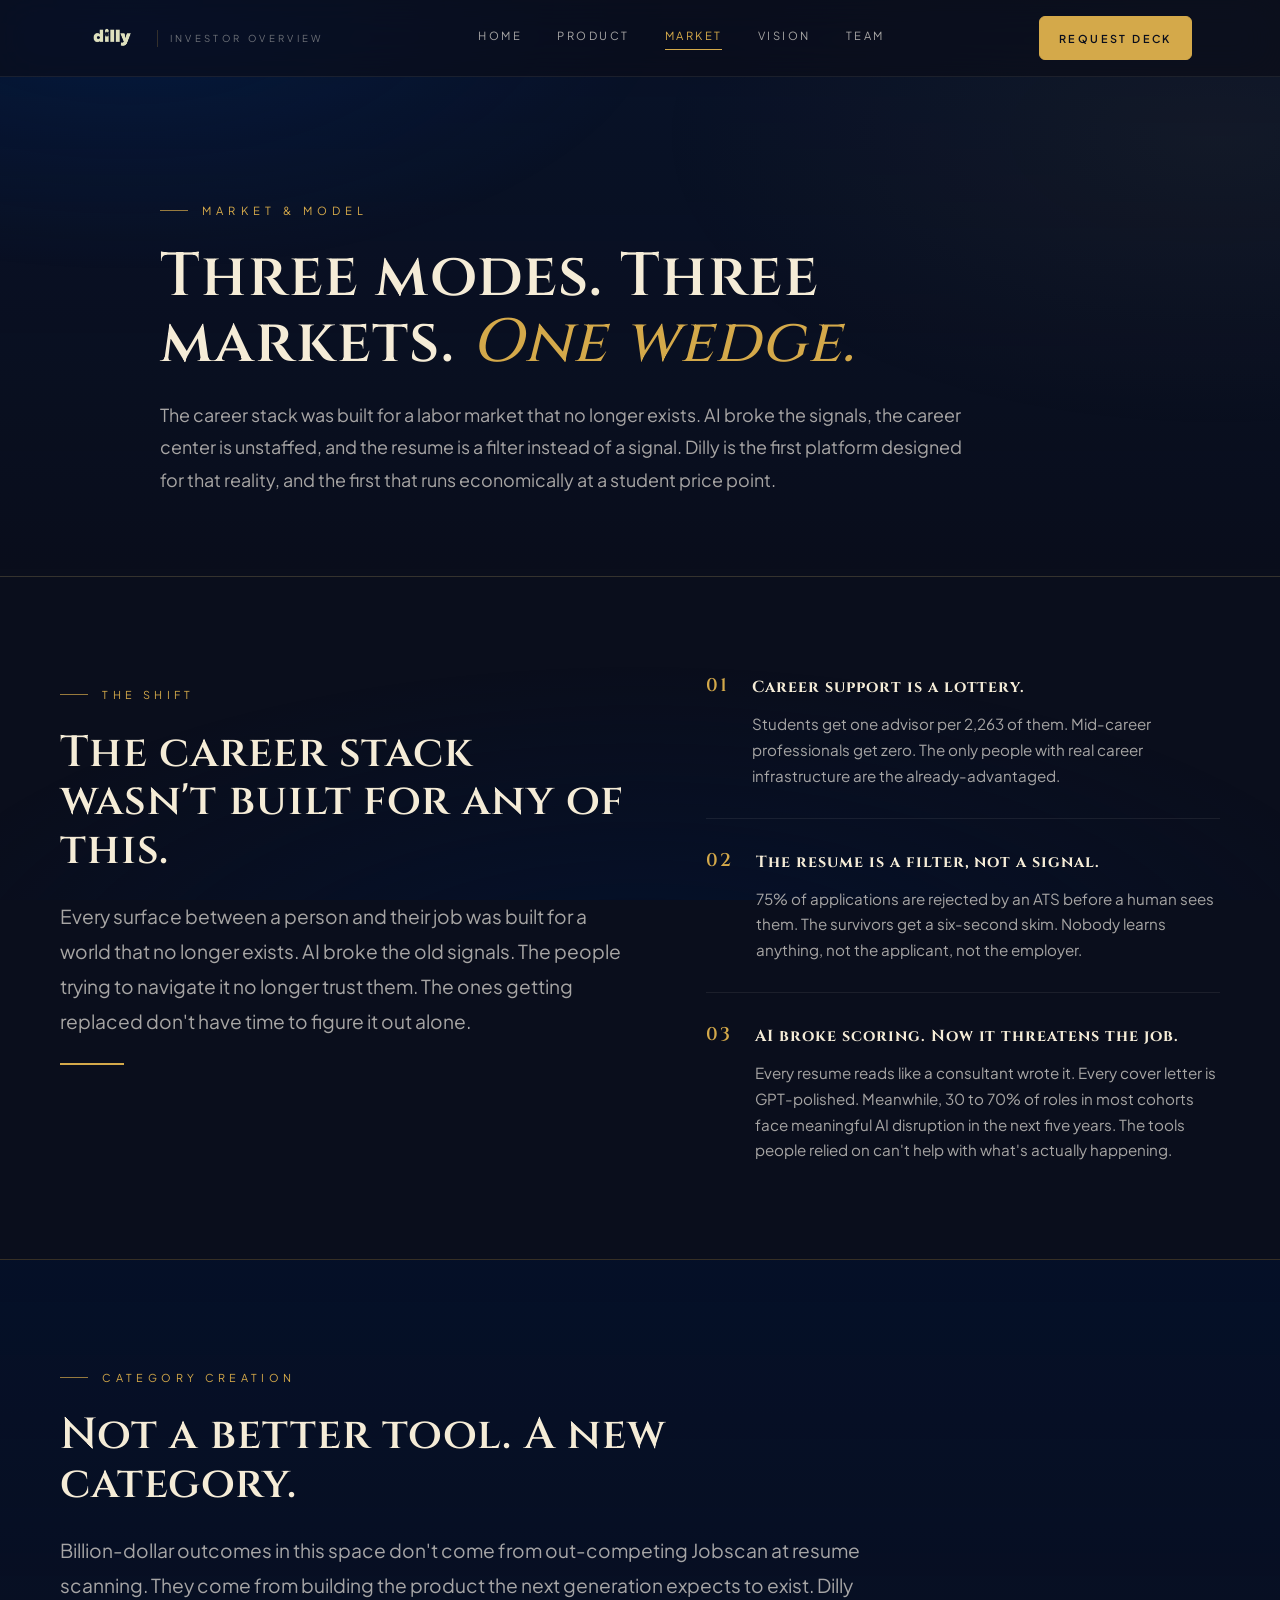
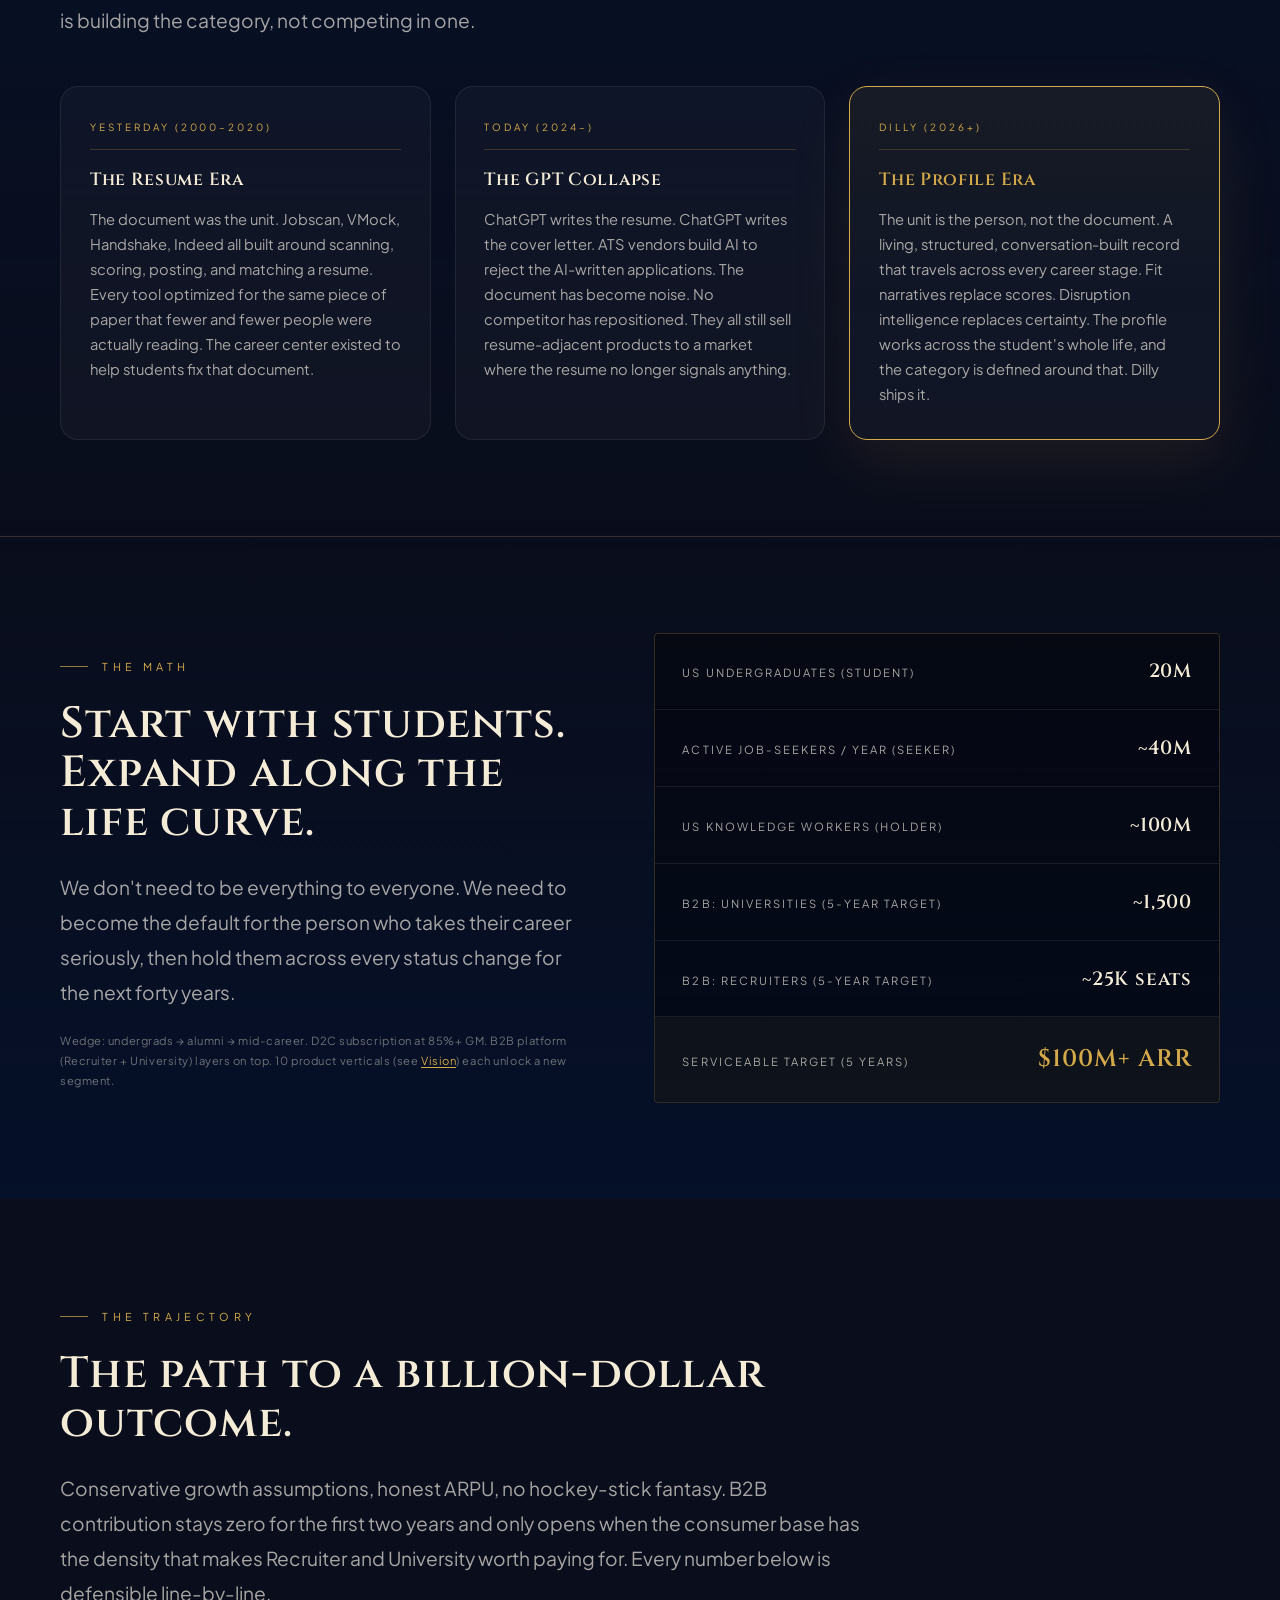
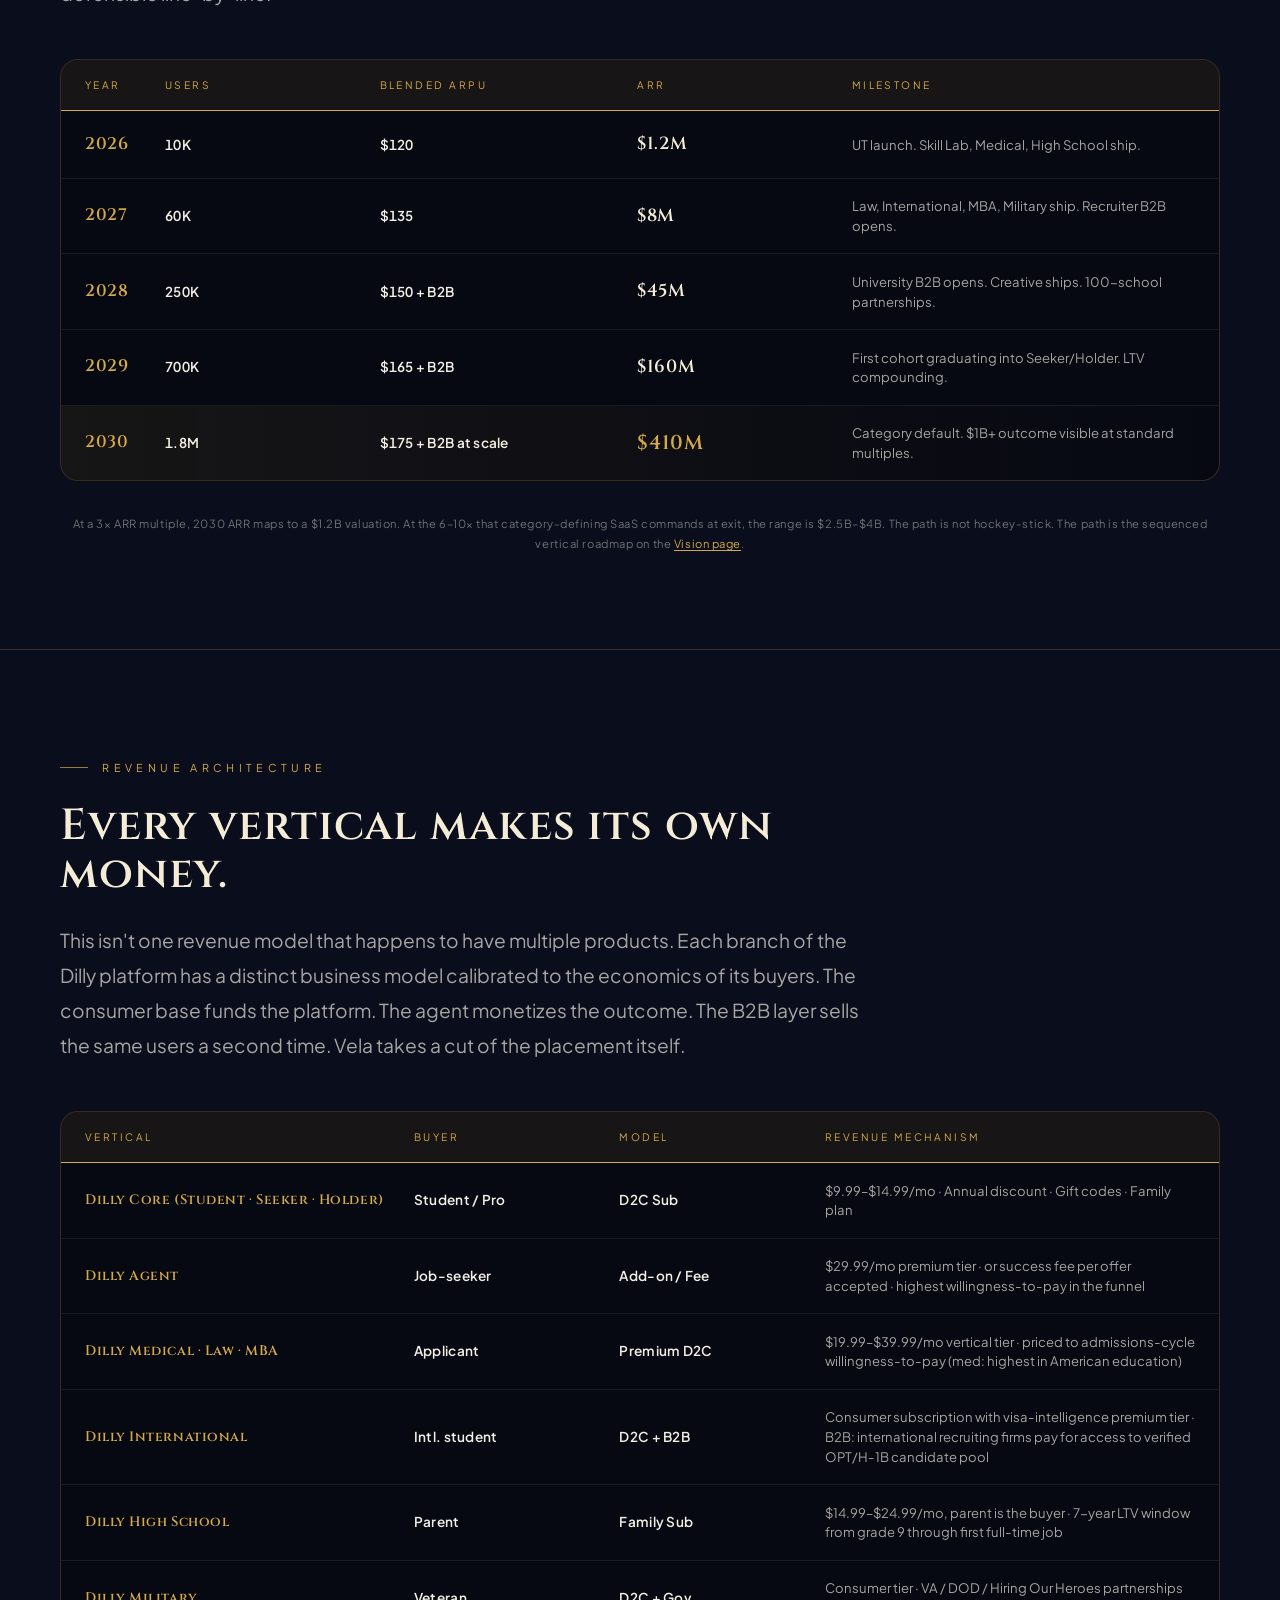
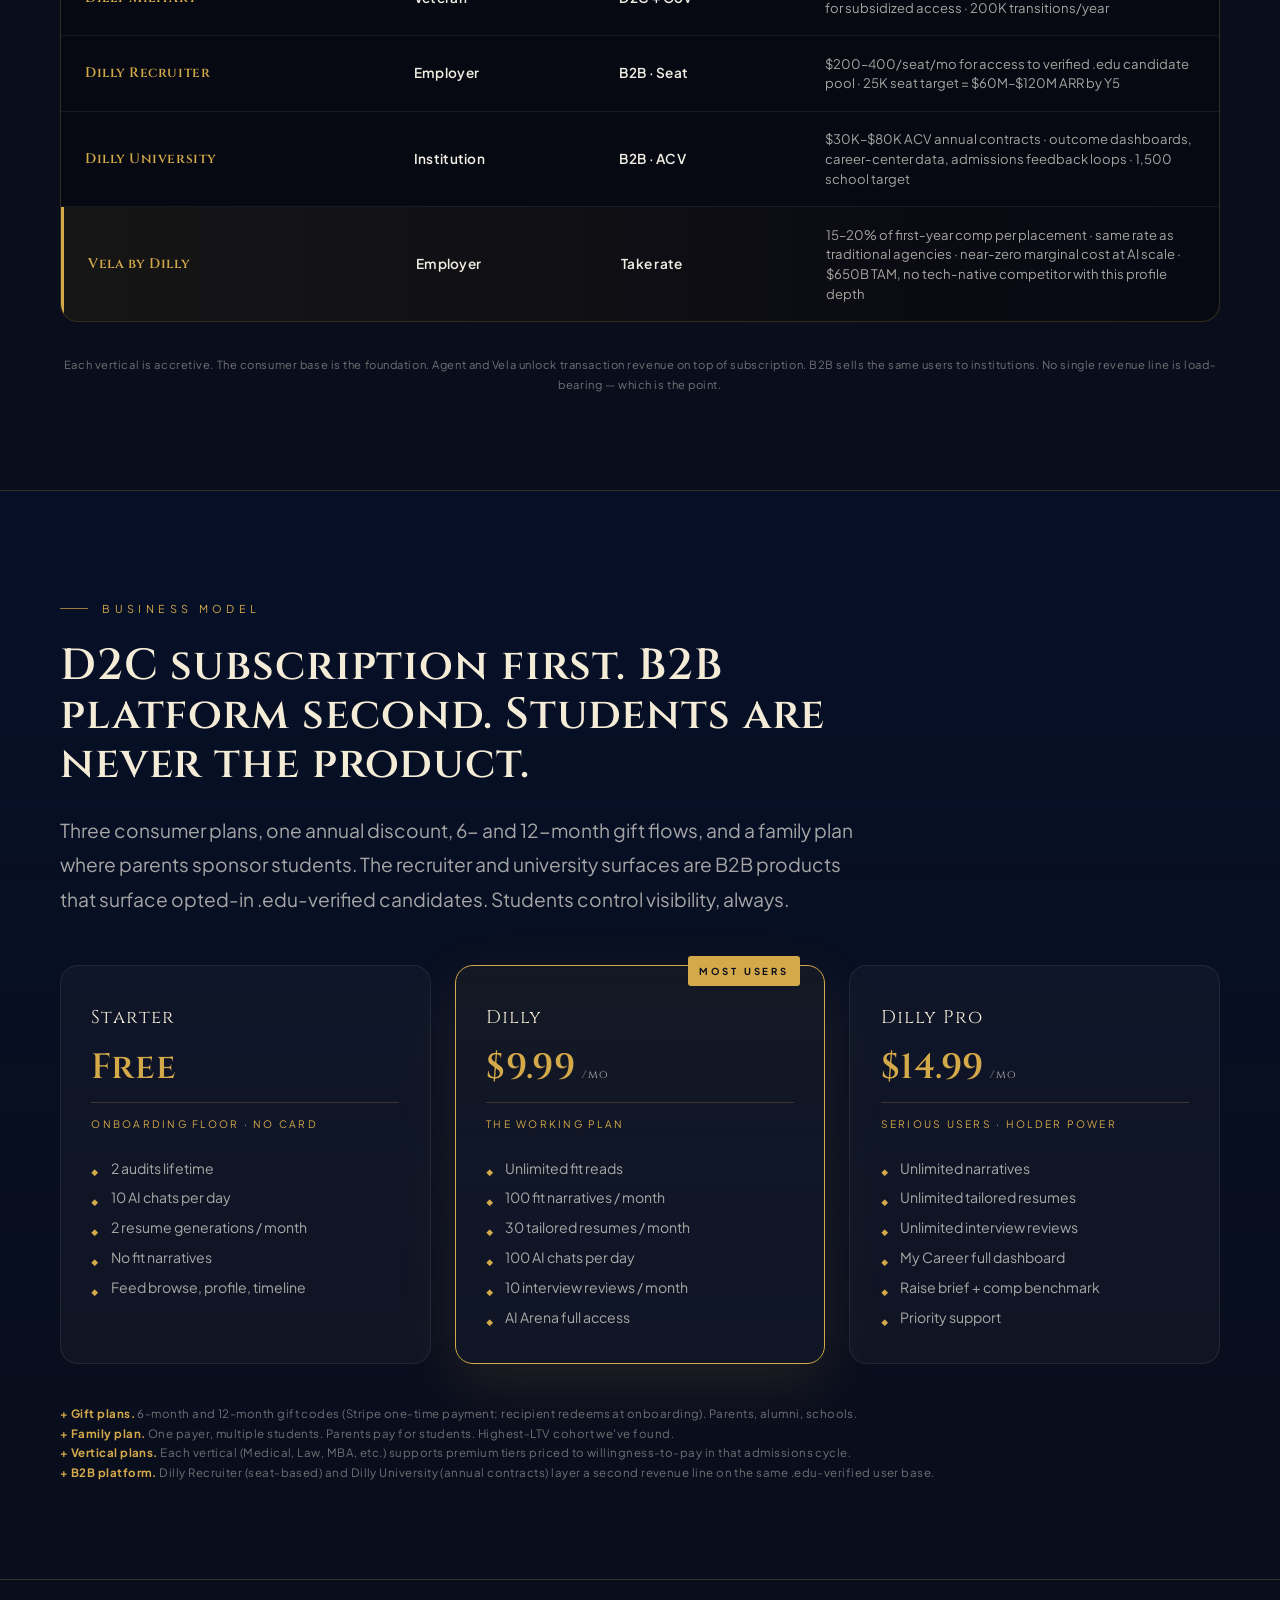
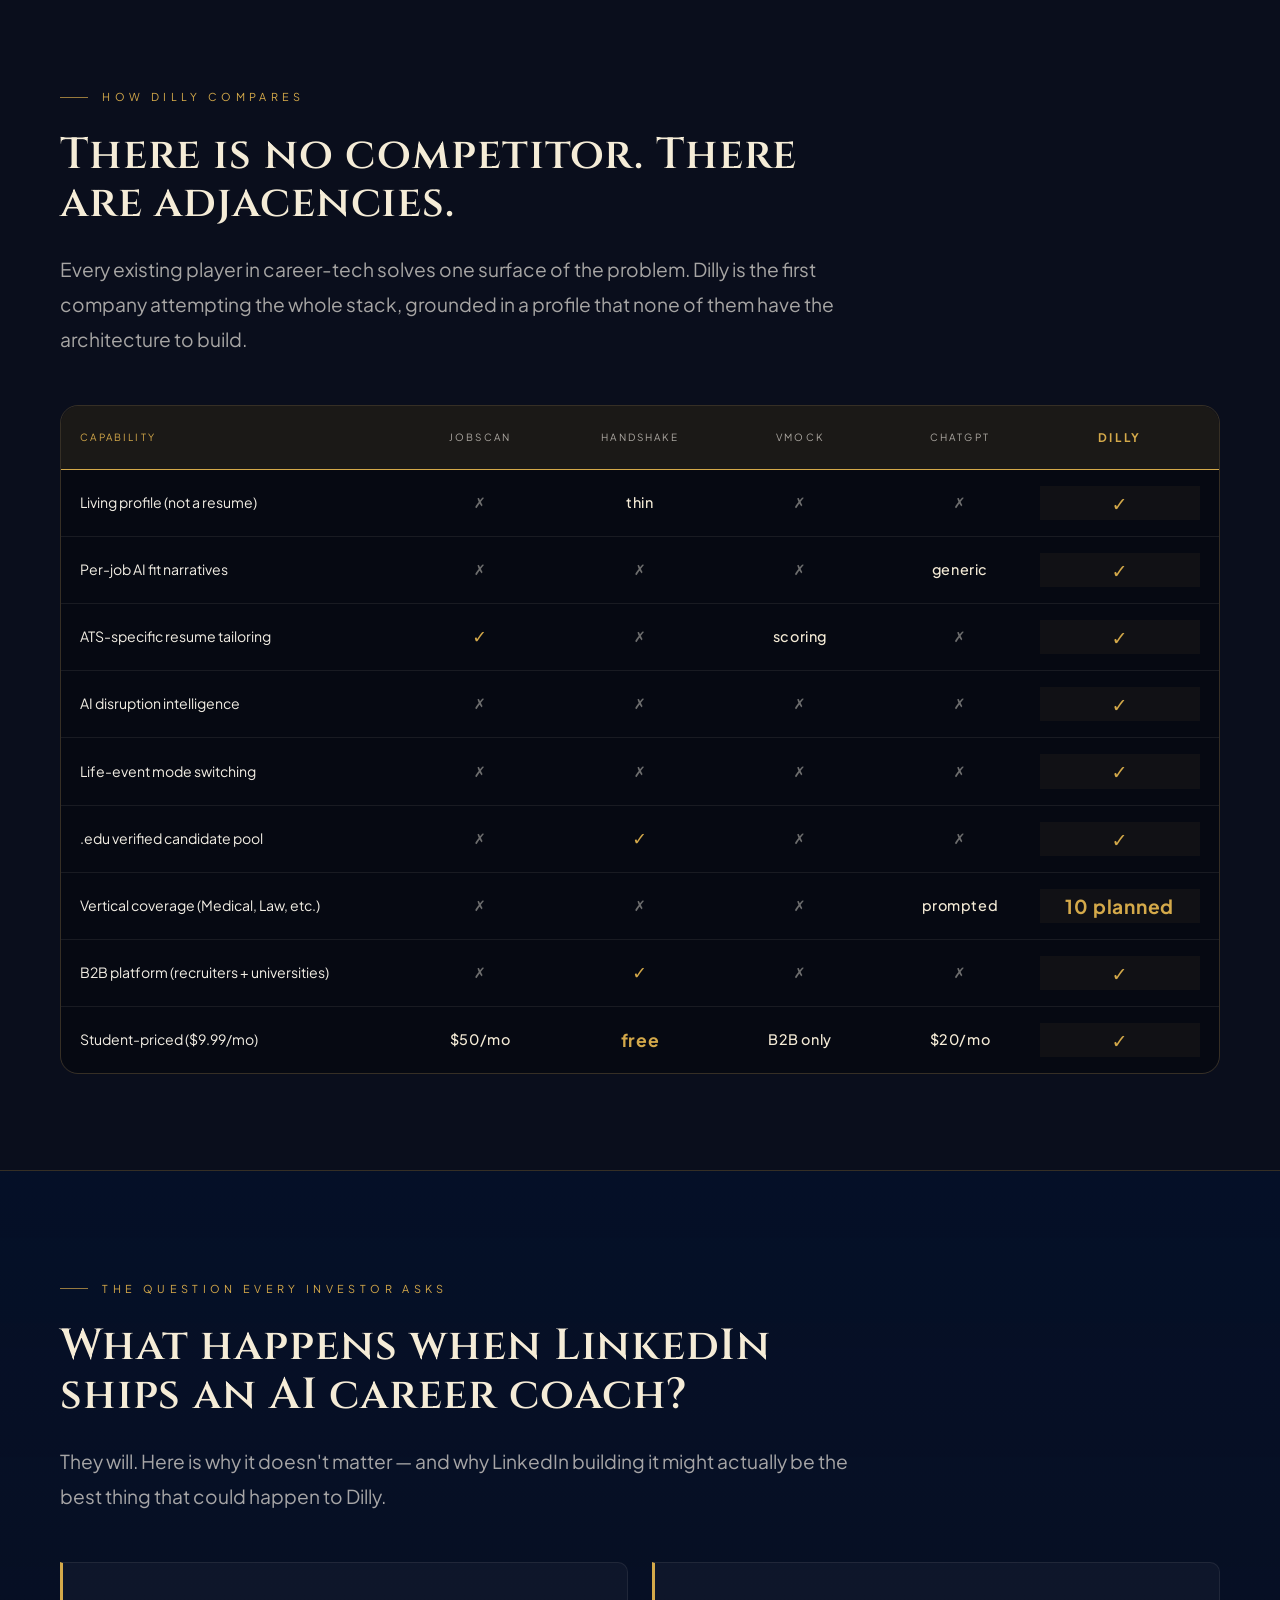
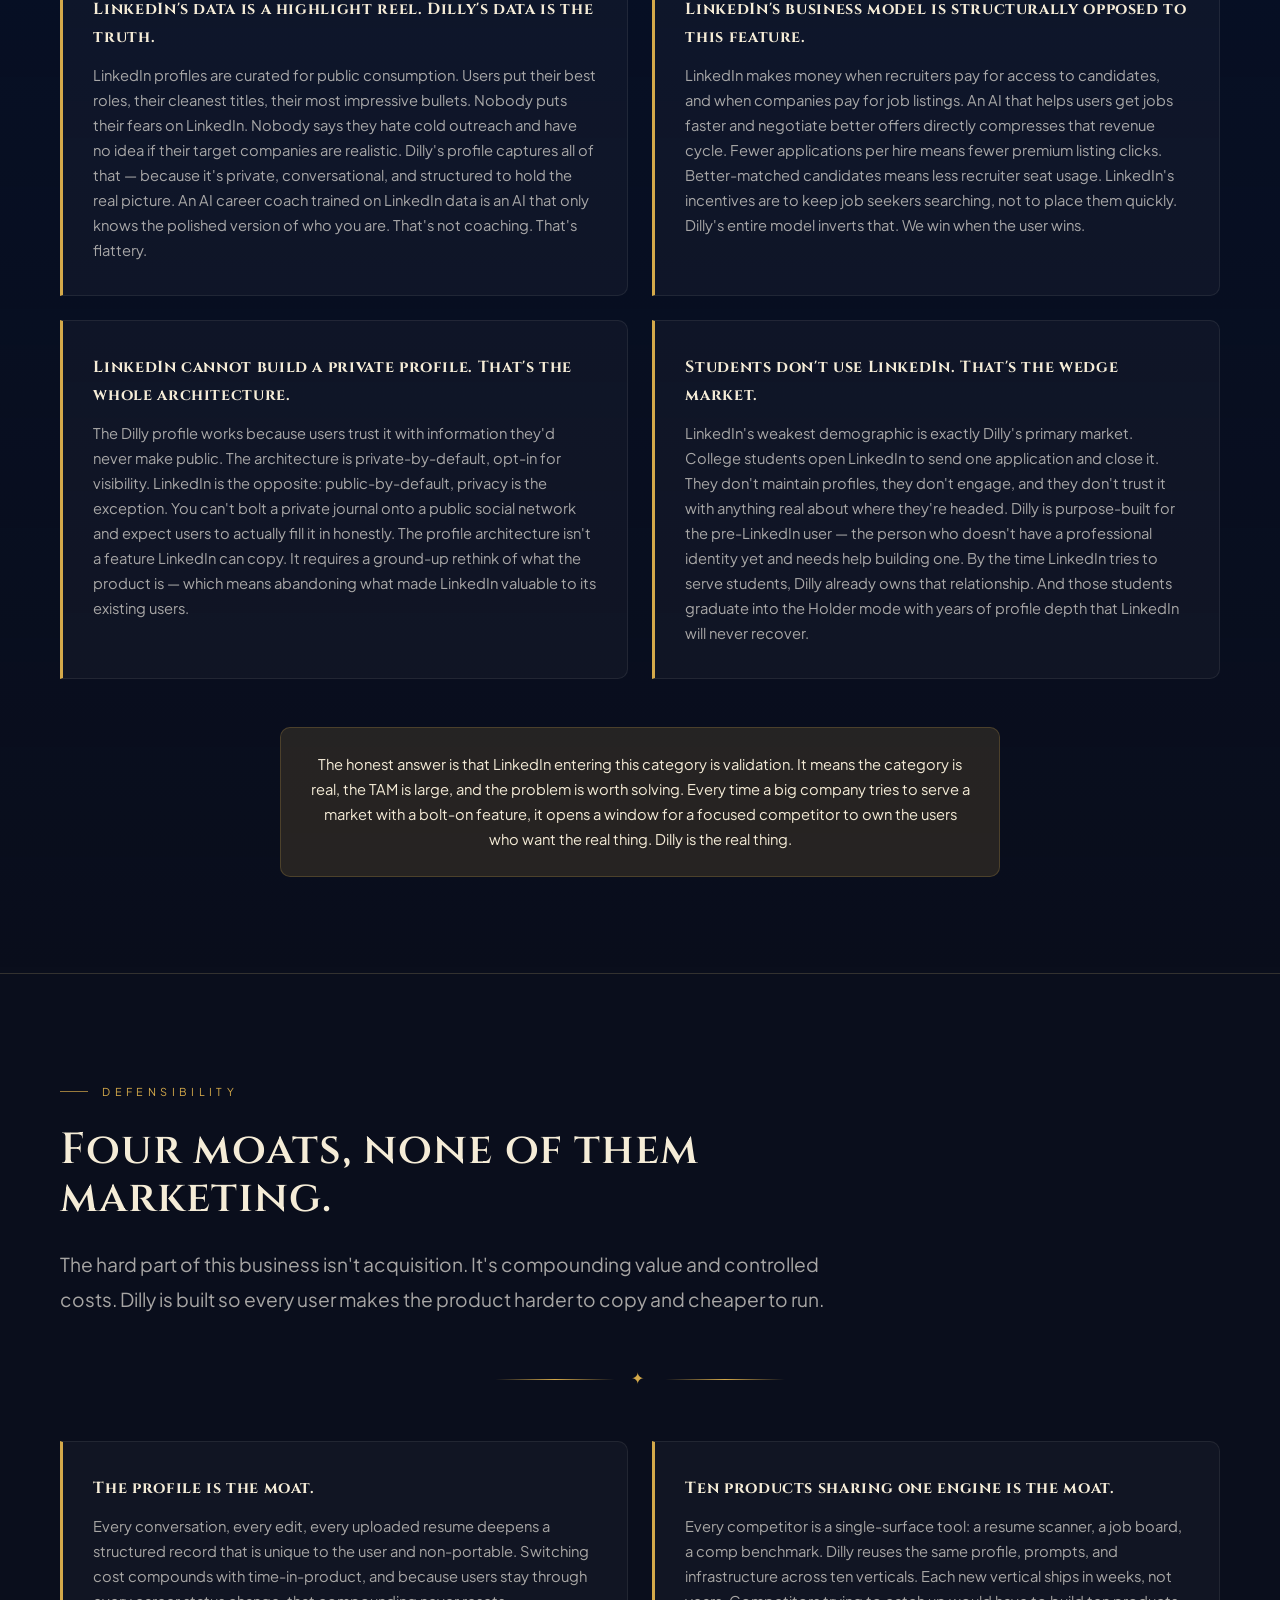
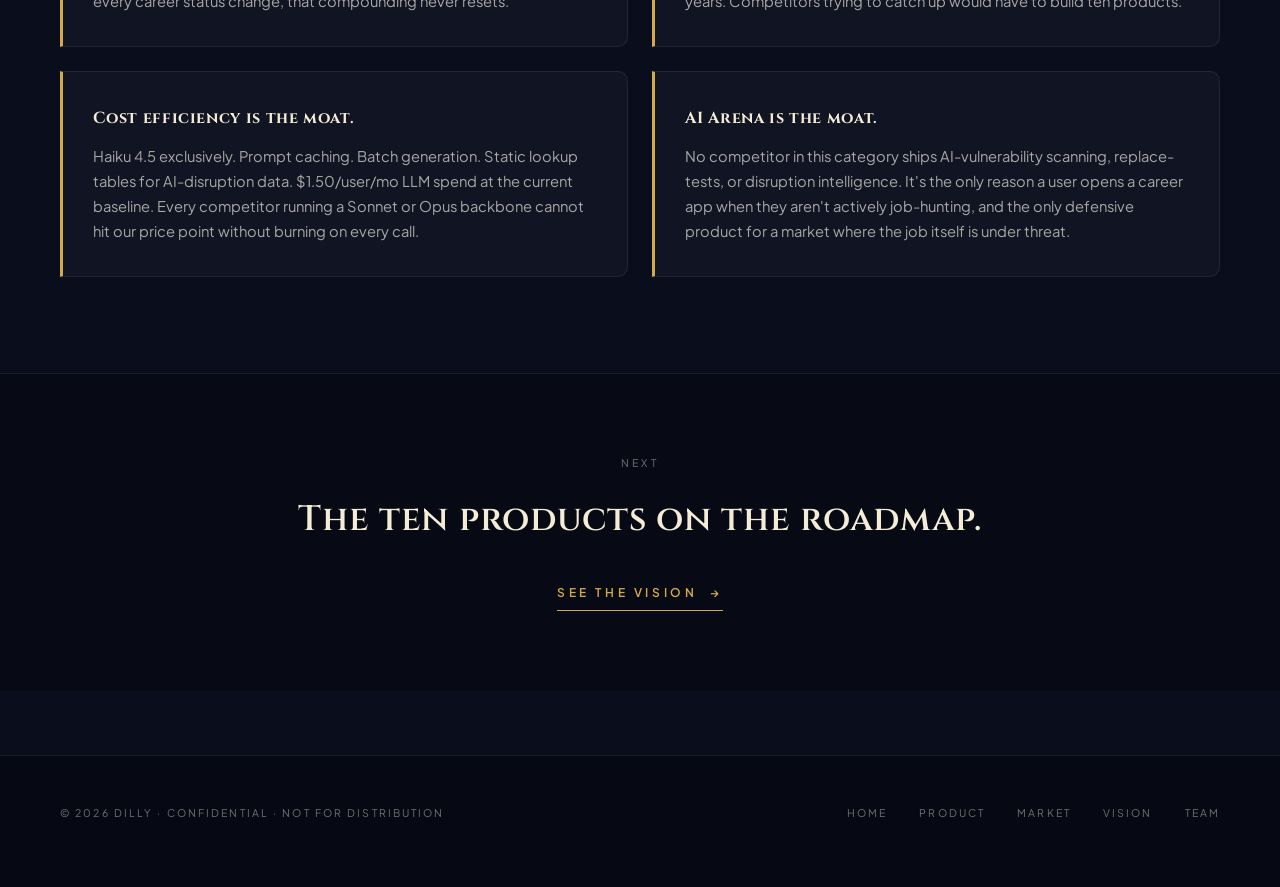
==== commit 22a39b1e: "Add gold Dilly logo to nav across all pages Co-Authored-By: Claude Sonnet 4.6 <noreply@anthropic.com" ====
--- a/market.html
+++ b/market.html
@@ -14,7 +14,7 @@
 <nav class="nav" aria-label="Primary">
   <div class="nav-inner">
     <a href="index.html" class="nav-brand">
-      <span class="brand-mark serif">Dilly</span>
+      <img src="dilly-logo.png" alt="Dilly" class="nav-logo">
       <span class="brand-tag">Investor Overview</span>
     </a>
     <div class="nav-links">
--- a/styles.css
+++ b/styles.css
@@ -77,10 +77,12 @@
   gap: 2rem;
 }
 .nav-brand {
-  display: flex; align-items: baseline; gap: 0.6rem;
-  font-family: "Cinzel", serif; font-weight: 700;
-  font-size: 1.1rem; letter-spacing: 0.18em;
+  display: flex; align-items: center; gap: 0.75rem;
   white-space: nowrap;
+}
+.nav-logo {
+  height: 28px; width: auto; display: block;
+  filter: brightness(0) invert(1) sepia(1) saturate(2.5) hue-rotate(5deg) brightness(0.88);
 }
 .nav-brand .brand-mark { color: var(--gold); font-size: 1.2rem; }
 .nav-brand .brand-tag {
@@ -936,21 +938,26 @@
 
 /* Screenshot gallery grid */
 .gallery-grid {
-  display: grid; grid-template-columns: repeat(4, 1fr); gap: 1.2rem;
+  display: grid; grid-template-columns: repeat(3, 1fr); gap: 1.5rem;
   margin-top: 3.5rem;
 }
 .gallery-grid .shot {
-  aspect-ratio: 9 / 16; overflow: hidden; border-radius: var(--radius-sm);
-}
-.gallery-grid .shot img { width: 100%; height: 100%; object-fit: cover; }
+  overflow: hidden; border-radius: var(--radius-sm);
+  cursor: zoom-in;
+  height: 620px;
+  background: #080c1a;
+  display: flex; flex-direction: column;
+}
+.gallery-grid .shot img { width: 100%; flex: 1; min-height: 0; object-fit: contain; object-position: top; display: block; }
+@media (max-width: 900px) { .gallery-grid .shot { height: 480px; } }
+@media (max-width: 480px) { .gallery-grid .shot { height: 70vw; } }
 .gallery-placeholder {
   border: 1.5px dashed var(--rule);
   border-radius: var(--radius-sm);
   padding: 3rem 1.5rem;
   text-align: center;
   background: rgba(0, 0, 0, 0.2);
-  
-  font-size: 0.65rem; letter-spacing: 0.25em; text-transform: uppercase;
+  font-size: 0.7rem; letter-spacing: 0.2em; text-transform: uppercase;
   color: var(--text-dim);
   aspect-ratio: 9 / 16;
   display: flex; align-items: center; justify-content: center;
@@ -959,7 +966,35 @@
 }
 .gallery-placeholder:hover { border-color: var(--gold); color: var(--gold); }
 @media (max-width: 900px) { .gallery-grid { grid-template-columns: repeat(2, 1fr); } }
-@media (max-width: 540px) { .gallery-grid { grid-template-columns: 1fr; } }
+@media (max-width: 480px) { .gallery-grid { grid-template-columns: 1fr; } }
+
+/* Lightbox */
+.lb-overlay {
+  position: fixed; inset: 0; z-index: 9000;
+  background: rgba(0, 0, 0, 0.92);
+  display: flex; align-items: center; justify-content: center;
+  opacity: 0; pointer-events: none;
+  transition: opacity 0.25s ease;
+  padding: 2rem;
+  cursor: zoom-out;
+}
+.lb-overlay.active { opacity: 1; pointer-events: all; }
+.lb-overlay img {
+  max-width: min(420px, 90vw);
+  max-height: 90vh;
+  border-radius: var(--radius-sm);
+  box-shadow: 0 40px 120px rgba(0,0,0,0.7);
+  object-fit: contain;
+  display: block;
+}
+.lb-close {
+  position: fixed; top: 1.5rem; right: 1.75rem;
+  font-size: 1.5rem; color: var(--text-muted);
+  cursor: pointer; z-index: 9001;
+  line-height: 1; transition: color 0.2s;
+  background: none; border: none;
+}
+.lb-close:hover { color: var(--gold); }
 
 /* ─── Founder (headshot + bio) ─── */
 .founder-grid {
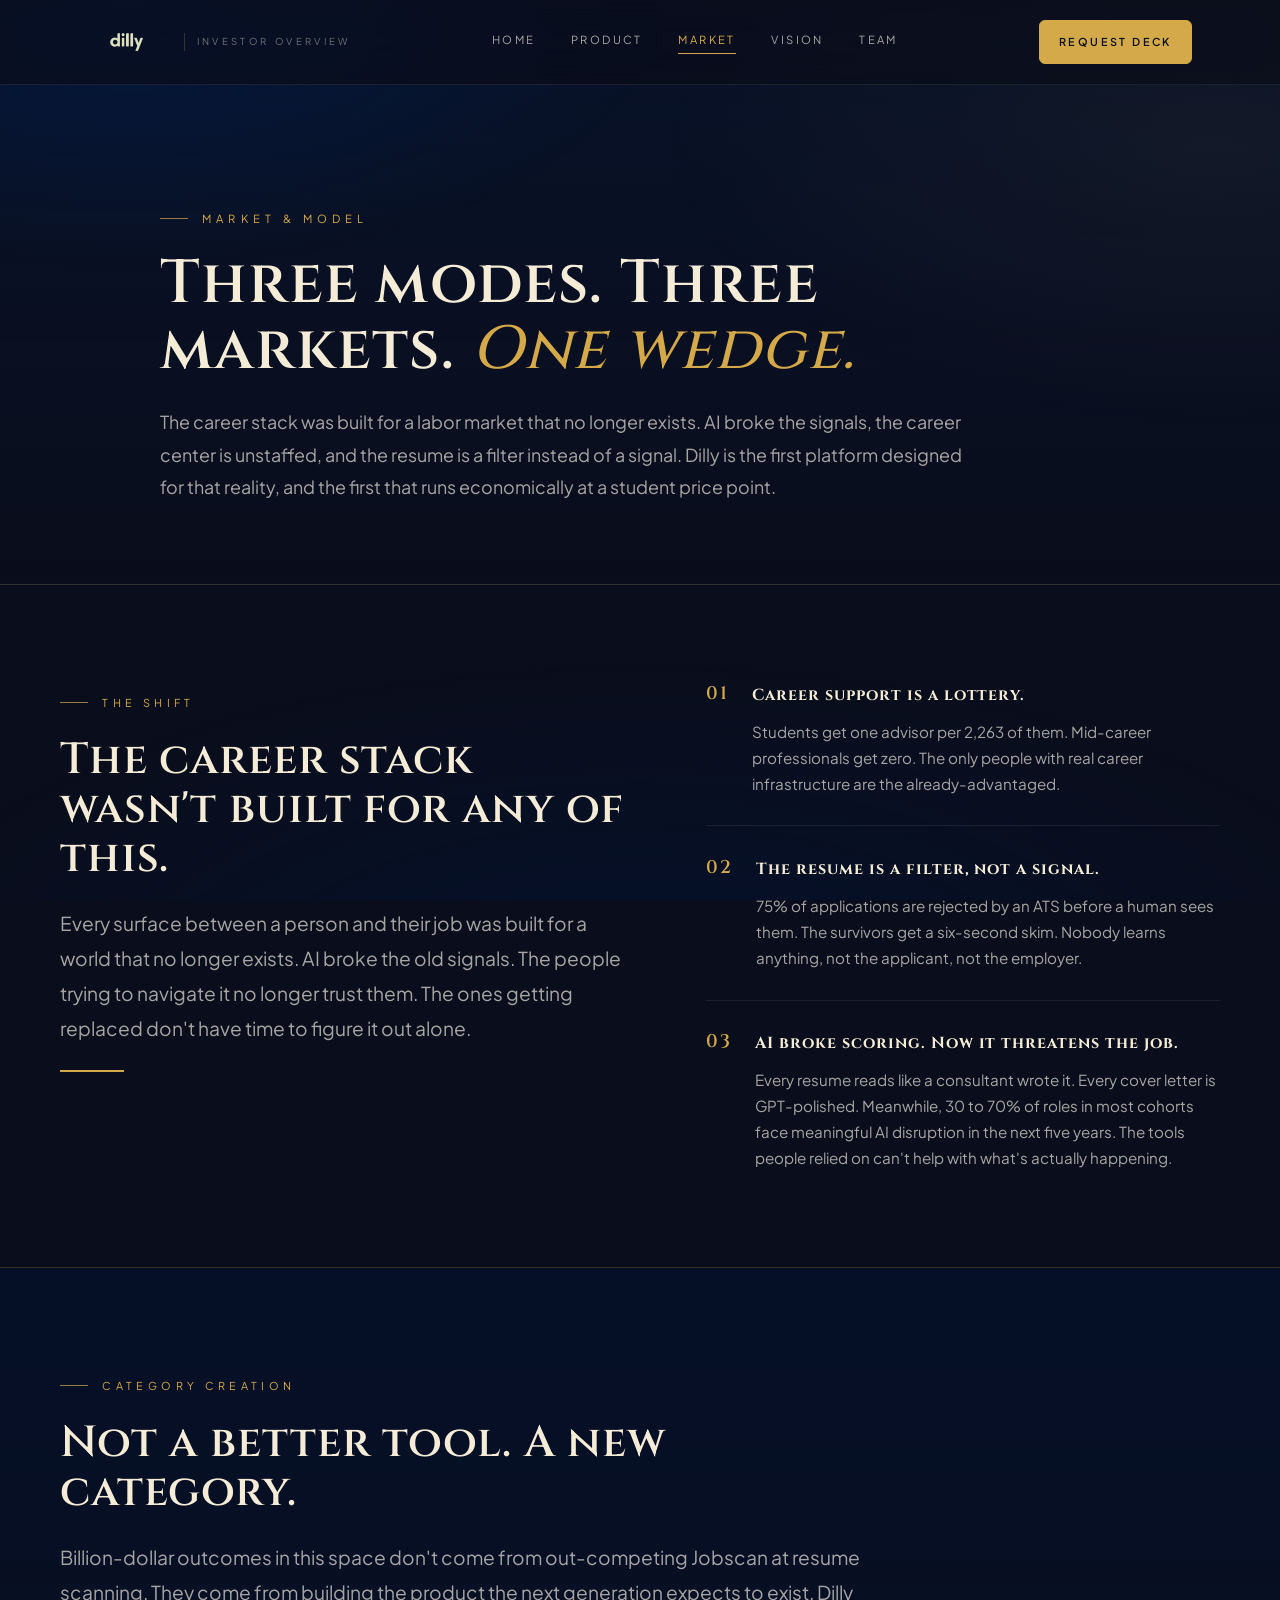
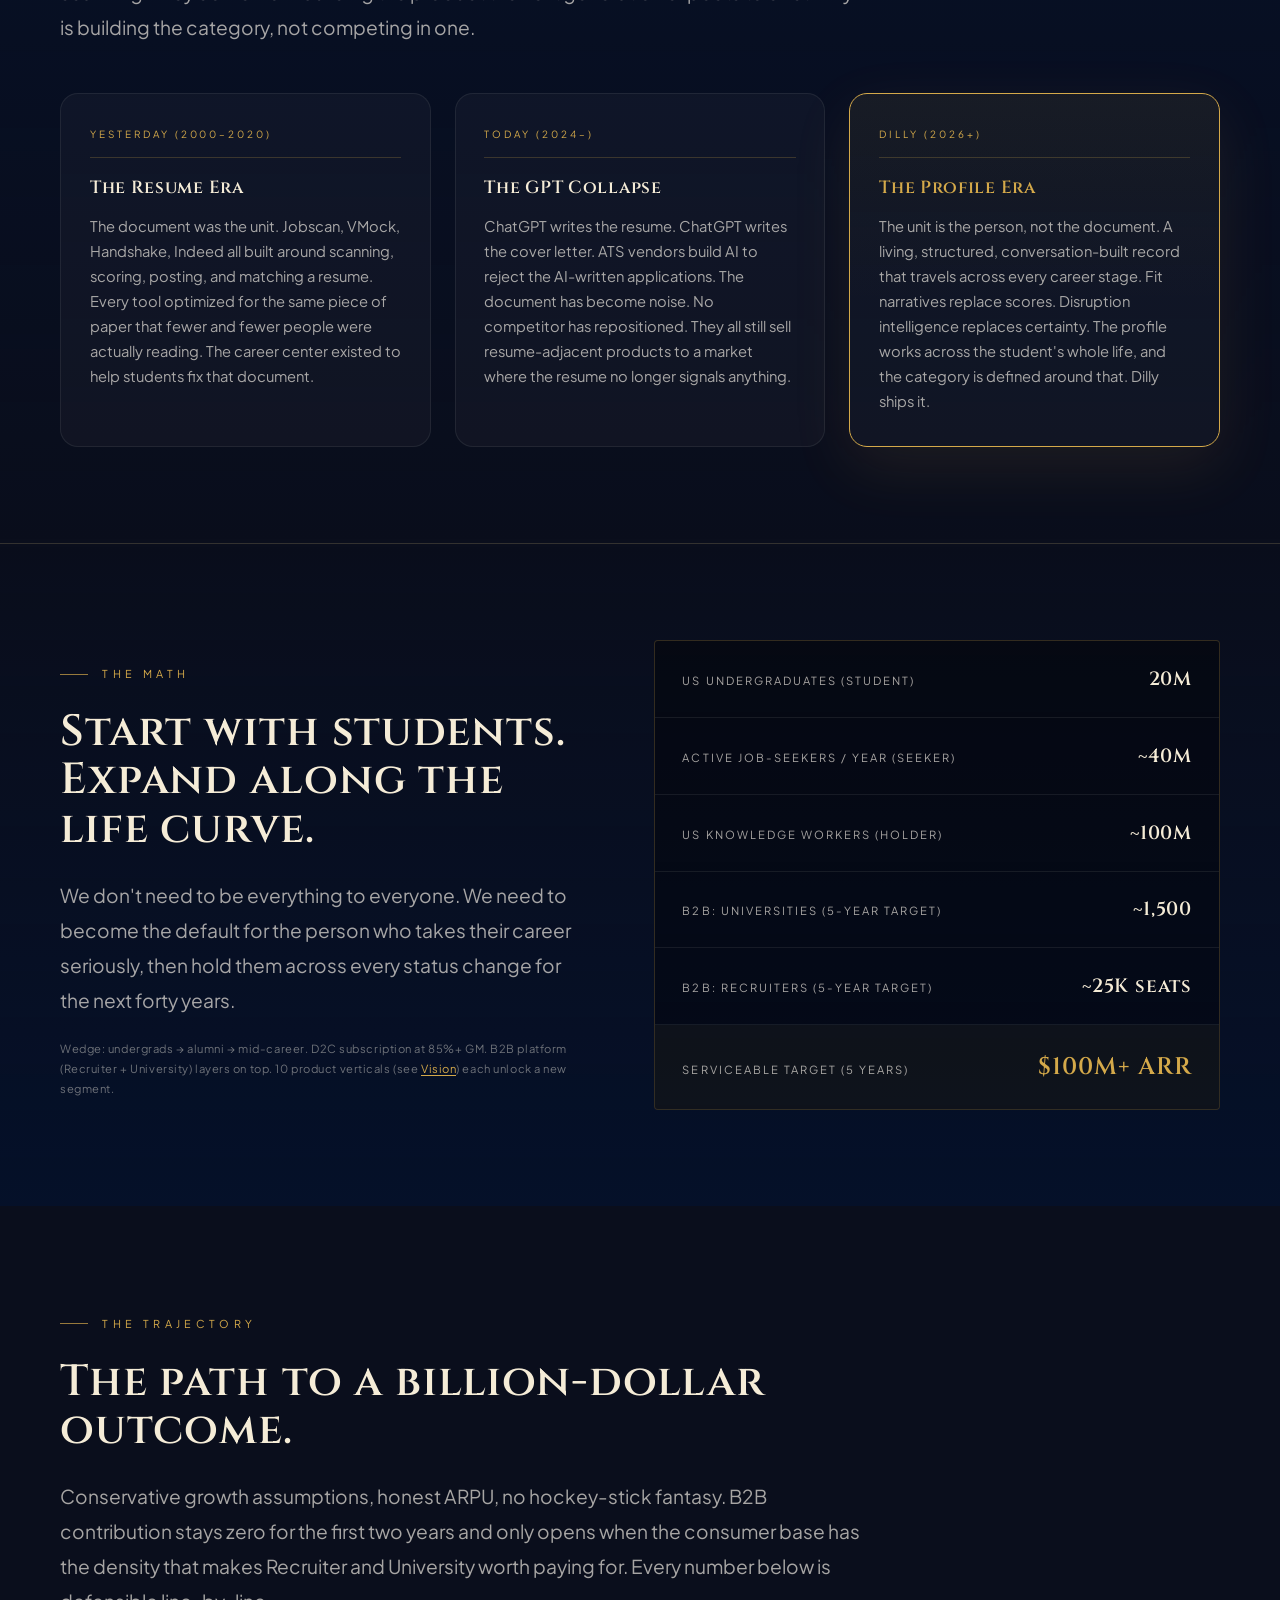
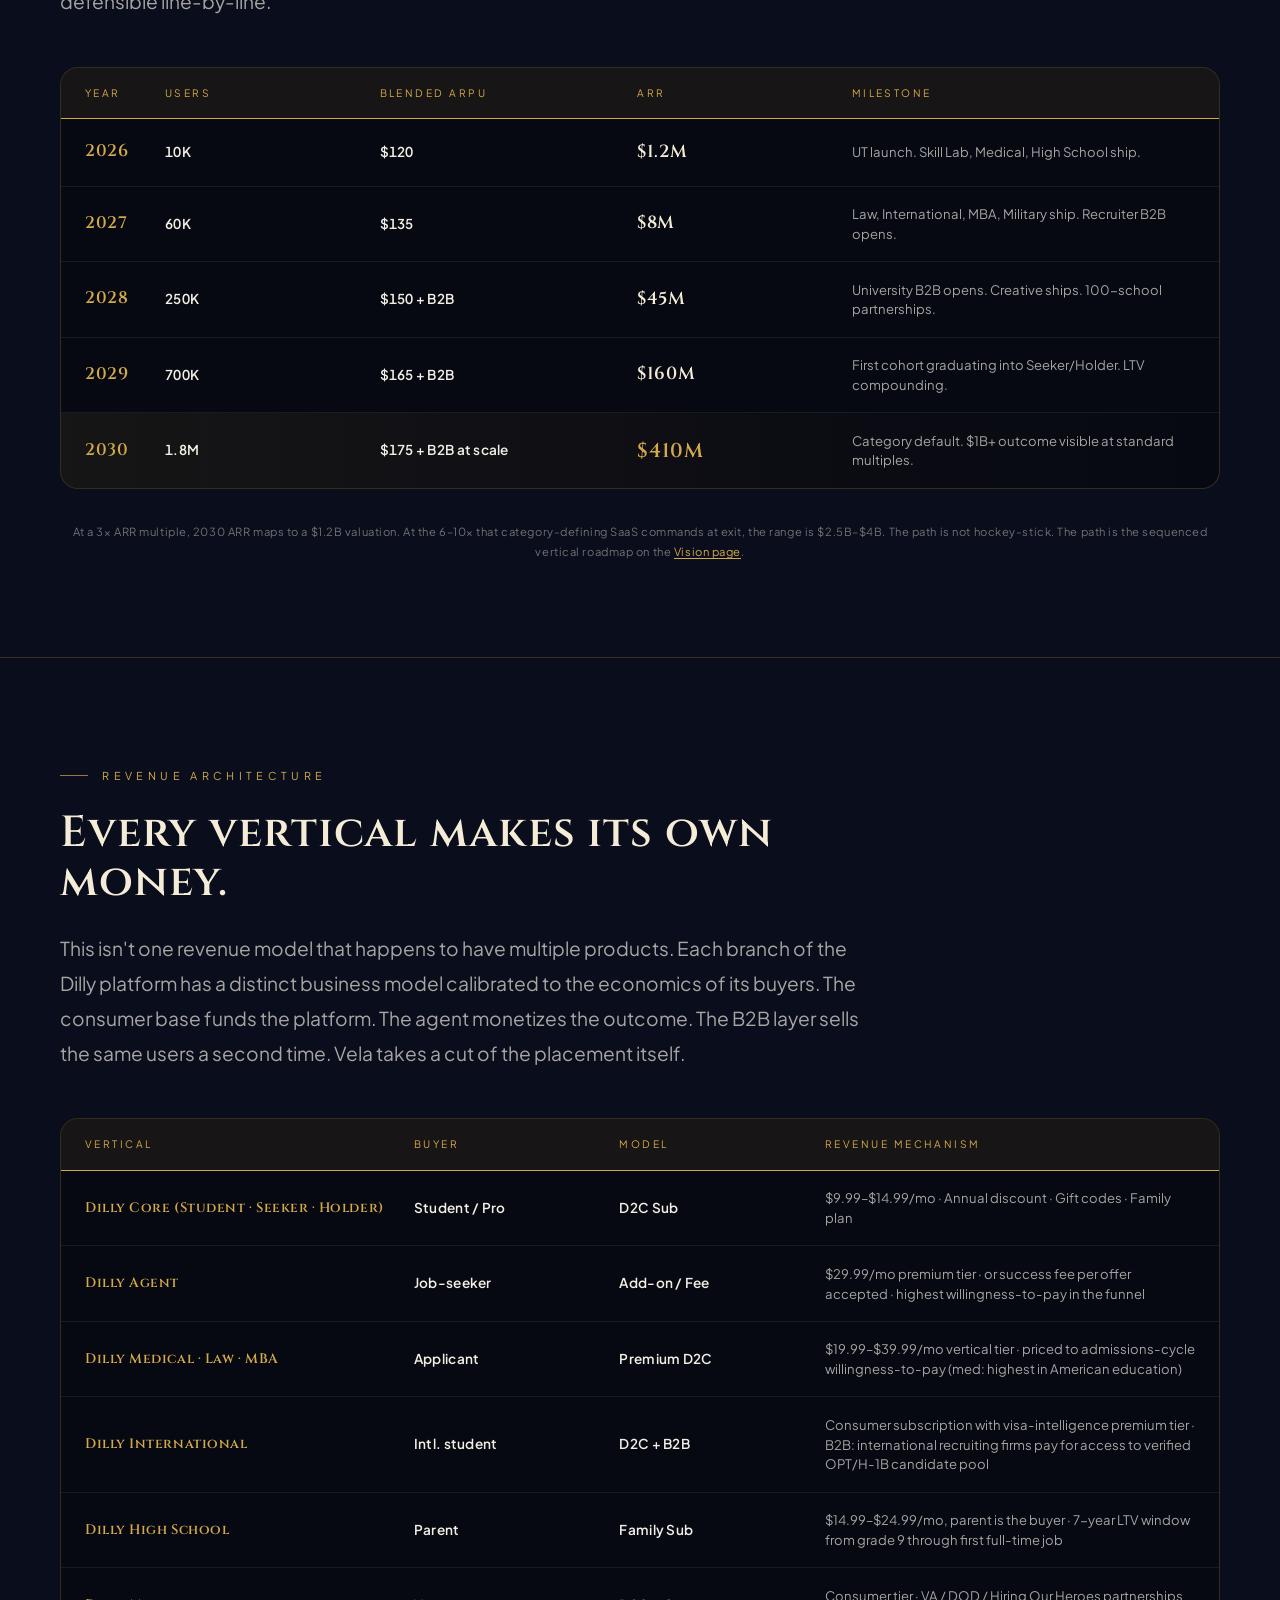
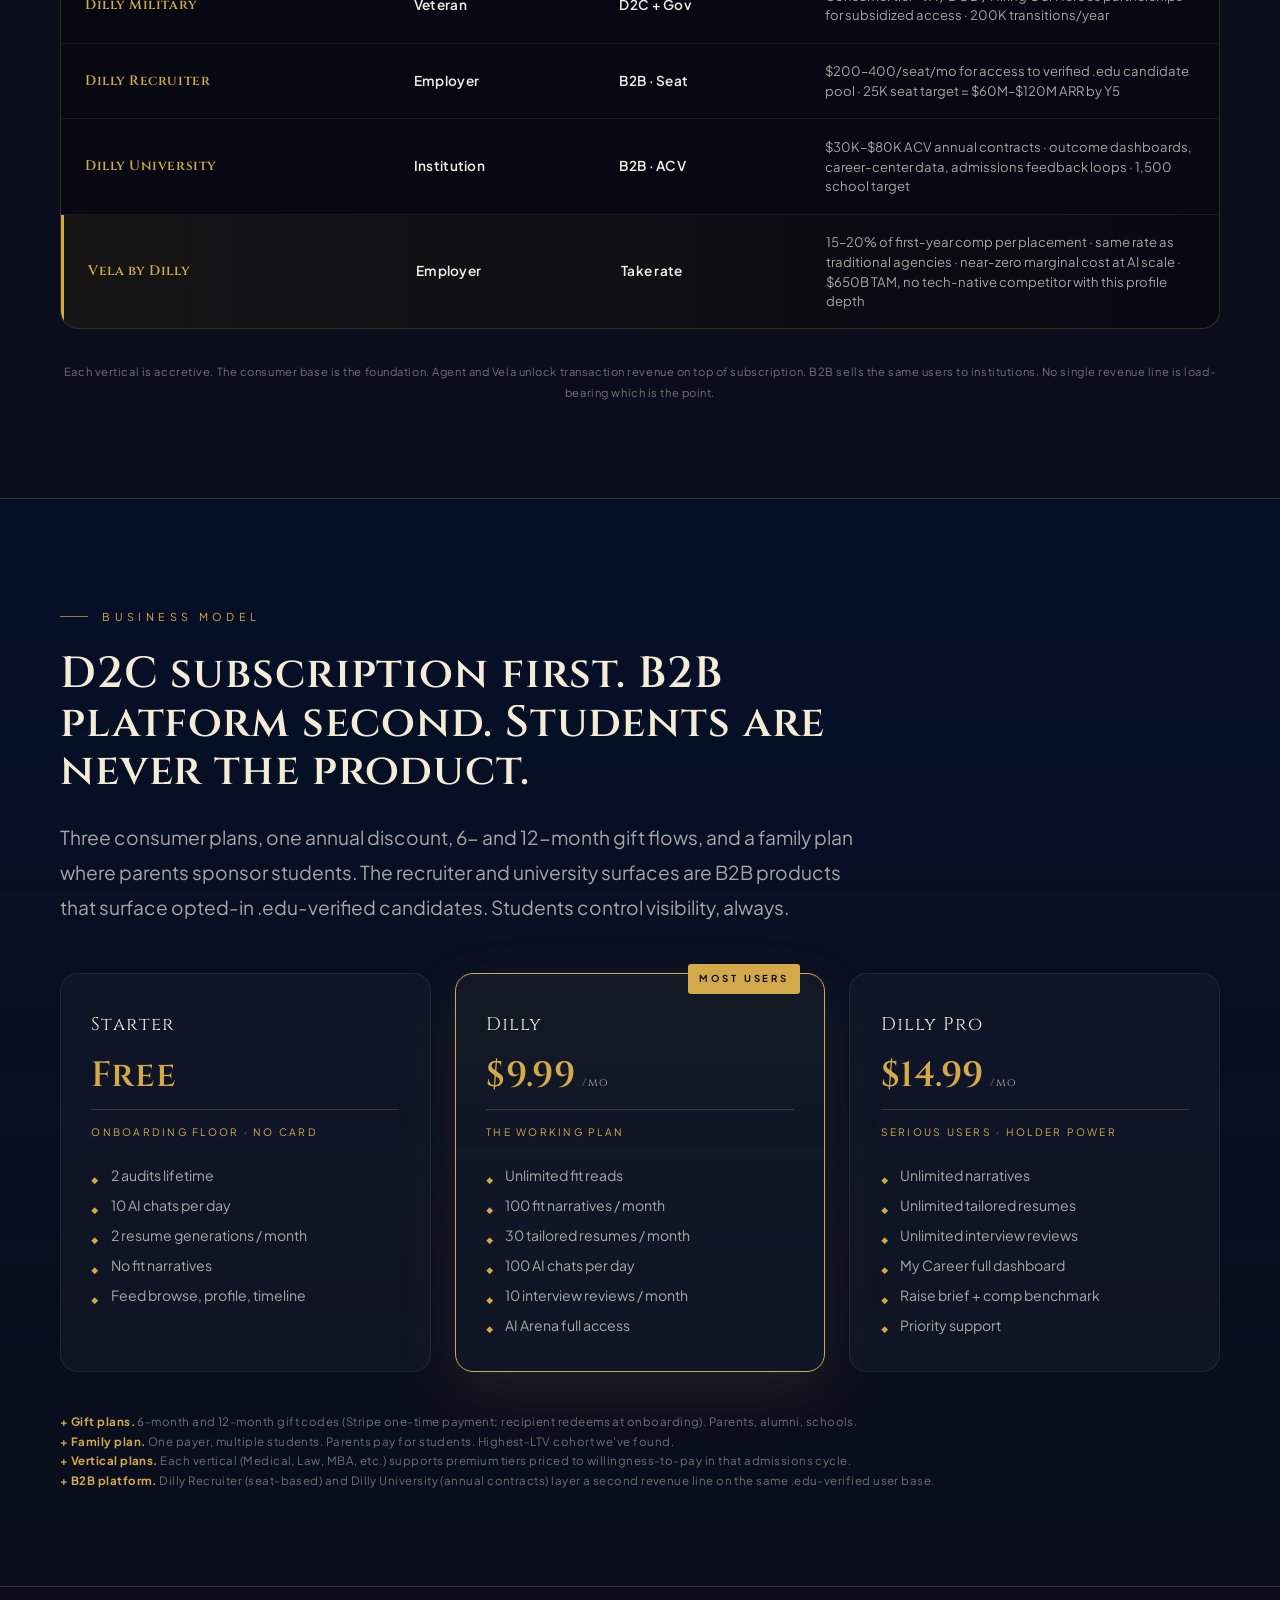
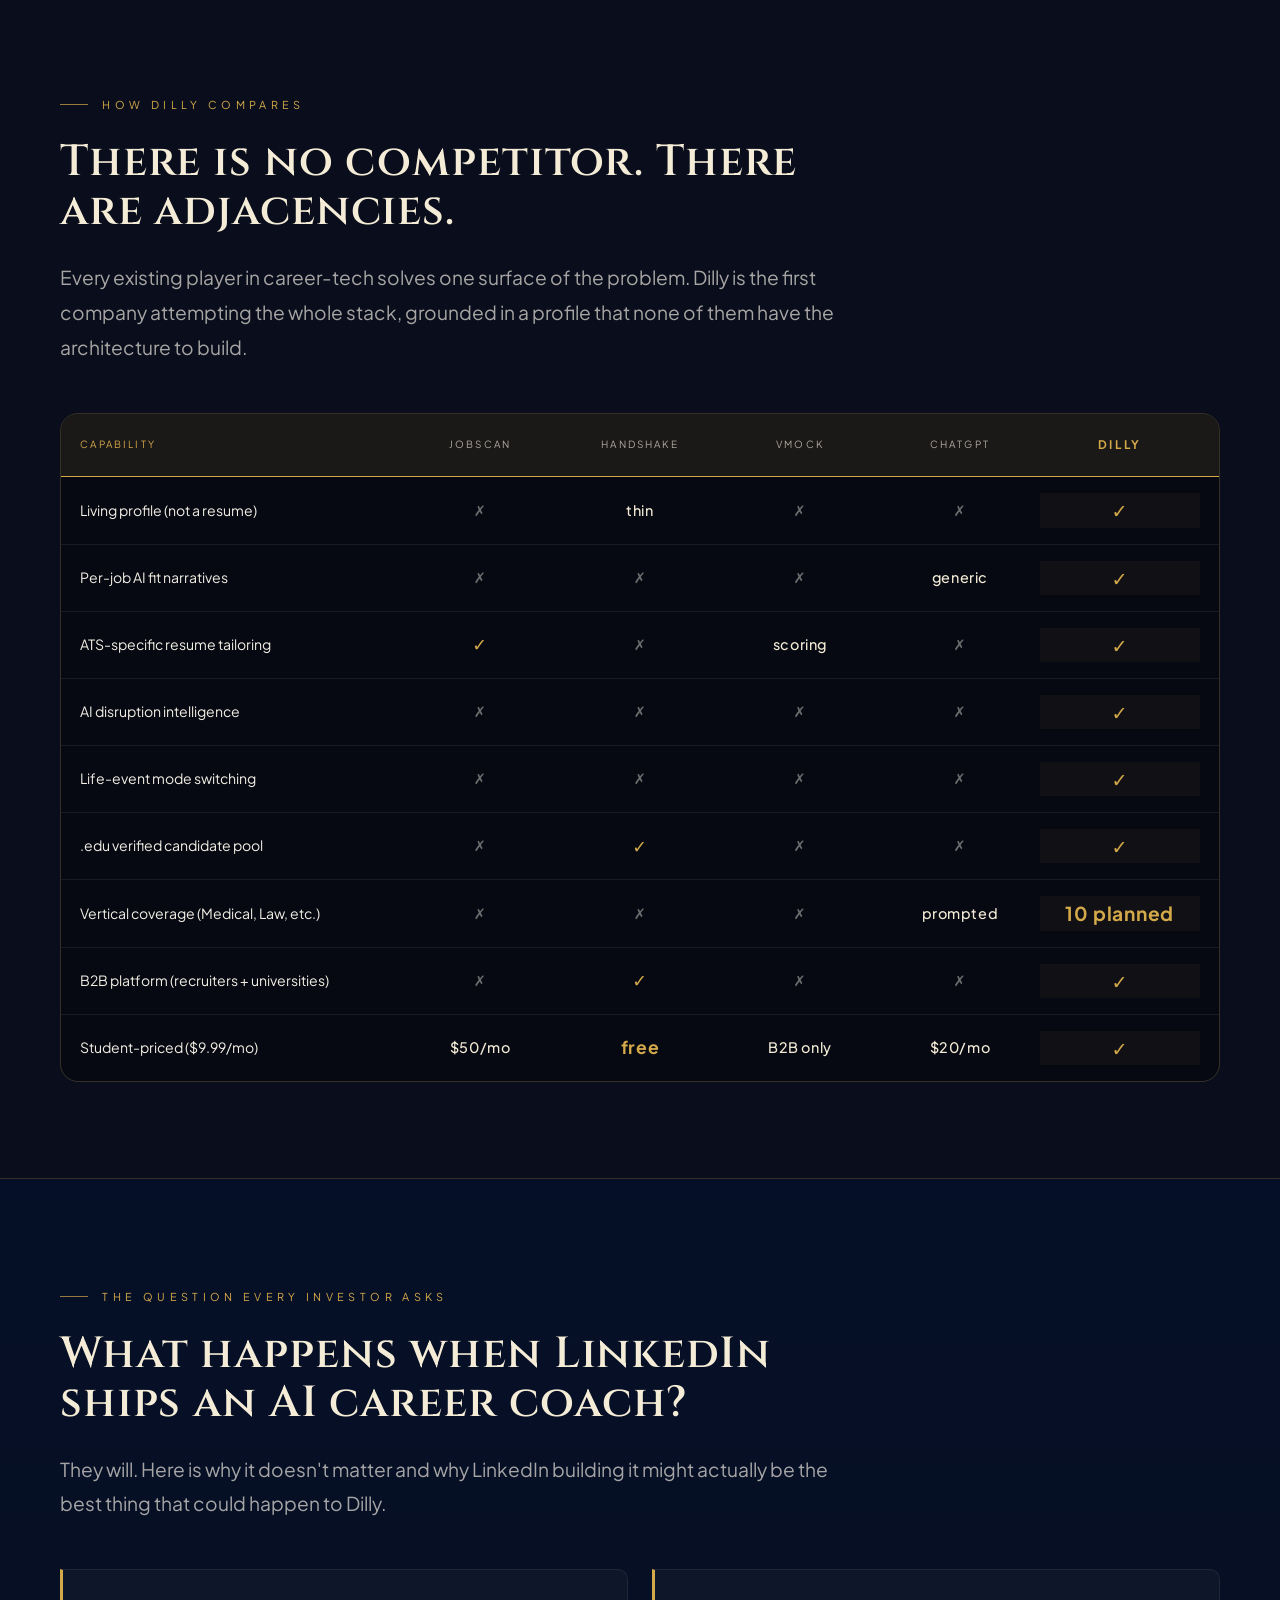
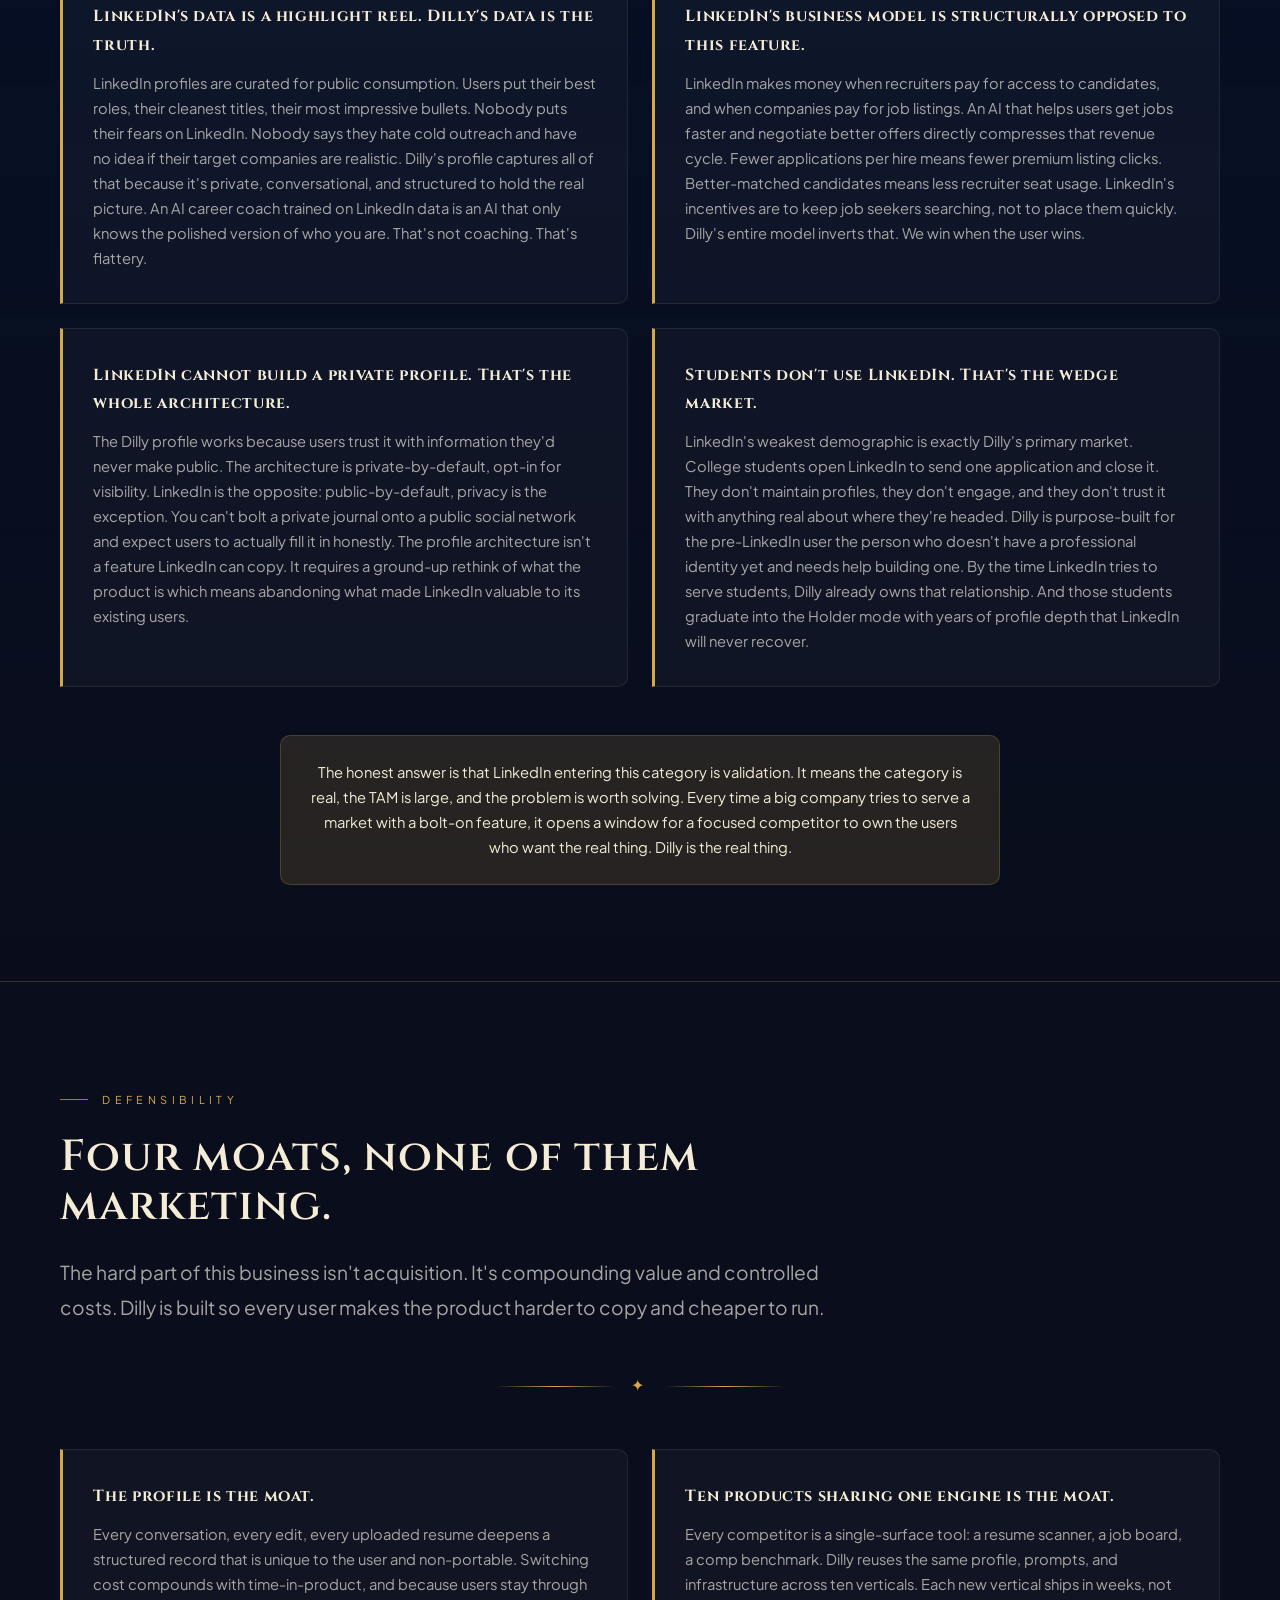
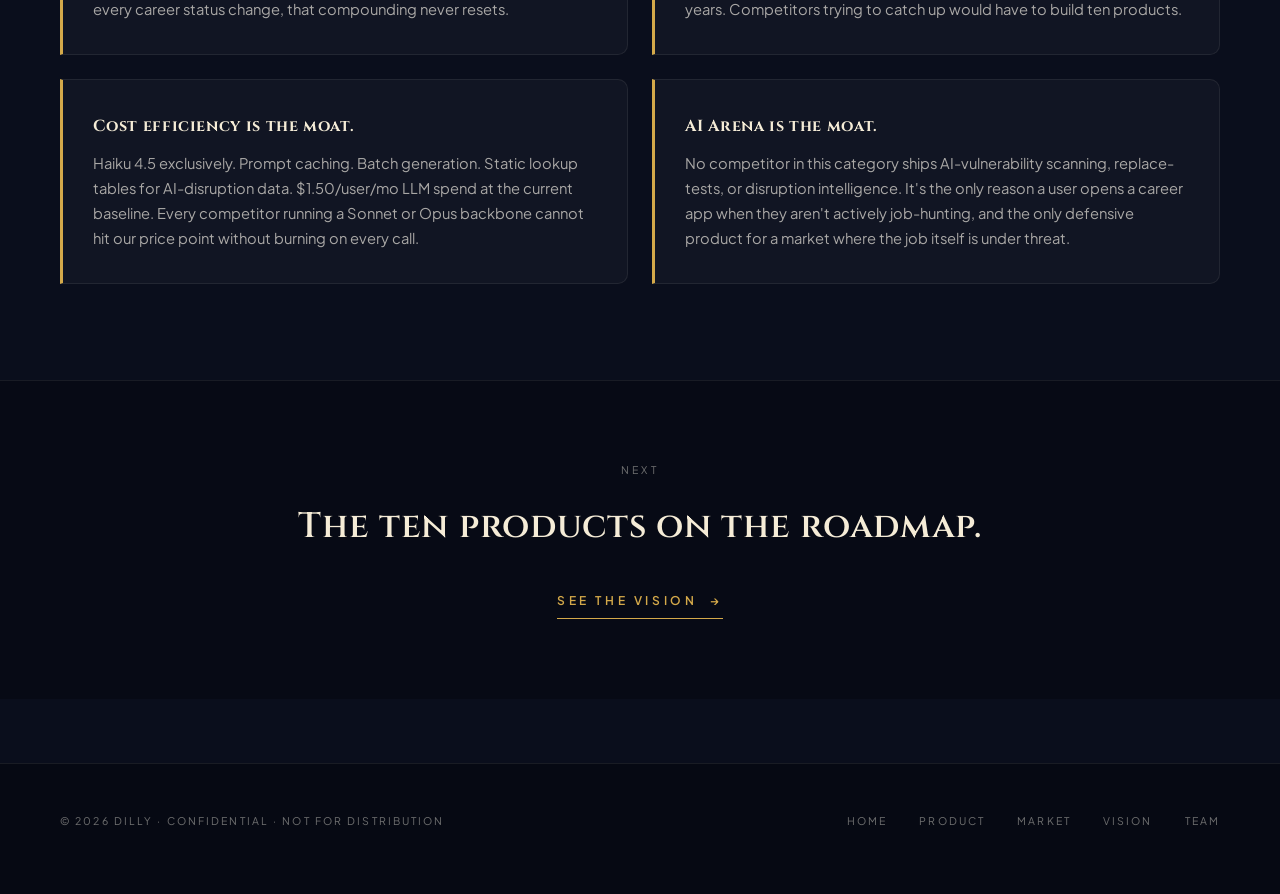
==== commit 37553b5e: "Remove all em dashes across investor site" ====
--- a/market.html
+++ b/market.html
@@ -286,7 +286,7 @@
       </div>
     </div>
 
-    <p class="math-note" style="text-align: center; margin-top: 2rem;">Each vertical is accretive. The consumer base is the foundation. Agent and Vela unlock transaction revenue on top of subscription. B2B sells the same users to institutions. No single revenue line is load-bearing — which is the point.</p>
+    <p class="math-note" style="text-align: center; margin-top: 2rem;">Each vertical is accretive. The consumer base is the foundation. Agent and Vela unlock transaction revenue on top of subscription. B2B sells the same users to institutions. No single revenue line is load-bearing   which is the point.</p>
   </div>
 </section>
 
@@ -454,13 +454,13 @@
     <div class="fade-up" style="max-width: 50rem;">
       <div class="eyebrow">The Question Every Investor Asks</div>
       <h2 class="h2">What happens when LinkedIn ships an AI career coach?</h2>
-      <p class="lead">They will. Here is why it doesn't matter — and why LinkedIn building it might actually be the best thing that could happen to Dilly.</p>
+      <p class="lead">They will. Here is why it doesn't matter   and why LinkedIn building it might actually be the best thing that could happen to Dilly.</p>
     </div>
 
     <div class="moat-grid" style="margin-top: 3rem;">
       <div class="moat fade-up">
         <h4>LinkedIn's data is a highlight reel. Dilly's data is the truth.</h4>
-        <p>LinkedIn profiles are curated for public consumption. Users put their best roles, their cleanest titles, their most impressive bullets. Nobody puts their fears on LinkedIn. Nobody says they hate cold outreach and have no idea if their target companies are realistic. Dilly's profile captures all of that — because it's private, conversational, and structured to hold the real picture. An AI career coach trained on LinkedIn data is an AI that only knows the polished version of who you are. That's not coaching. That's flattery.</p>
+        <p>LinkedIn profiles are curated for public consumption. Users put their best roles, their cleanest titles, their most impressive bullets. Nobody puts their fears on LinkedIn. Nobody says they hate cold outreach and have no idea if their target companies are realistic. Dilly's profile captures all of that   because it's private, conversational, and structured to hold the real picture. An AI career coach trained on LinkedIn data is an AI that only knows the polished version of who you are. That's not coaching. That's flattery.</p>
       </div>
       <div class="moat fade-up">
         <h4>LinkedIn's business model is structurally opposed to this feature.</h4>
@@ -468,11 +468,11 @@
       </div>
       <div class="moat fade-up">
         <h4>LinkedIn cannot build a private profile. That's the whole architecture.</h4>
-        <p>The Dilly profile works because users trust it with information they'd never make public. The architecture is private-by-default, opt-in for visibility. LinkedIn is the opposite: public-by-default, privacy is the exception. You can't bolt a private journal onto a public social network and expect users to actually fill it in honestly. The profile architecture isn't a feature LinkedIn can copy. It requires a ground-up rethink of what the product is — which means abandoning what made LinkedIn valuable to its existing users.</p>
+        <p>The Dilly profile works because users trust it with information they'd never make public. The architecture is private-by-default, opt-in for visibility. LinkedIn is the opposite: public-by-default, privacy is the exception. You can't bolt a private journal onto a public social network and expect users to actually fill it in honestly. The profile architecture isn't a feature LinkedIn can copy. It requires a ground-up rethink of what the product is   which means abandoning what made LinkedIn valuable to its existing users.</p>
       </div>
       <div class="moat fade-up">
         <h4>Students don't use LinkedIn. That's the wedge market.</h4>
-        <p>LinkedIn's weakest demographic is exactly Dilly's primary market. College students open LinkedIn to send one application and close it. They don't maintain profiles, they don't engage, and they don't trust it with anything real about where they're headed. Dilly is purpose-built for the pre-LinkedIn user — the person who doesn't have a professional identity yet and needs help building one. By the time LinkedIn tries to serve students, Dilly already owns that relationship. And those students graduate into the Holder mode with years of profile depth that LinkedIn will never recover.</p>
+        <p>LinkedIn's weakest demographic is exactly Dilly's primary market. College students open LinkedIn to send one application and close it. They don't maintain profiles, they don't engage, and they don't trust it with anything real about where they're headed. Dilly is purpose-built for the pre-LinkedIn user   the person who doesn't have a professional identity yet and needs help building one. By the time LinkedIn tries to serve students, Dilly already owns that relationship. And those students graduate into the Holder mode with years of profile depth that LinkedIn will never recover.</p>
       </div>
     </div>
 
--- a/styles.css
+++ b/styles.css
@@ -81,7 +81,7 @@
   white-space: nowrap;
 }
 .nav-logo {
-  height: 28px; width: auto; display: block;
+  height: 52px; width: auto; display: block;
   filter: brightness(0) invert(1) sepia(1) saturate(2.5) hue-rotate(5deg) brightness(0.88);
 }
 .nav-brand .brand-mark { color: var(--gold); font-size: 1.2rem; }
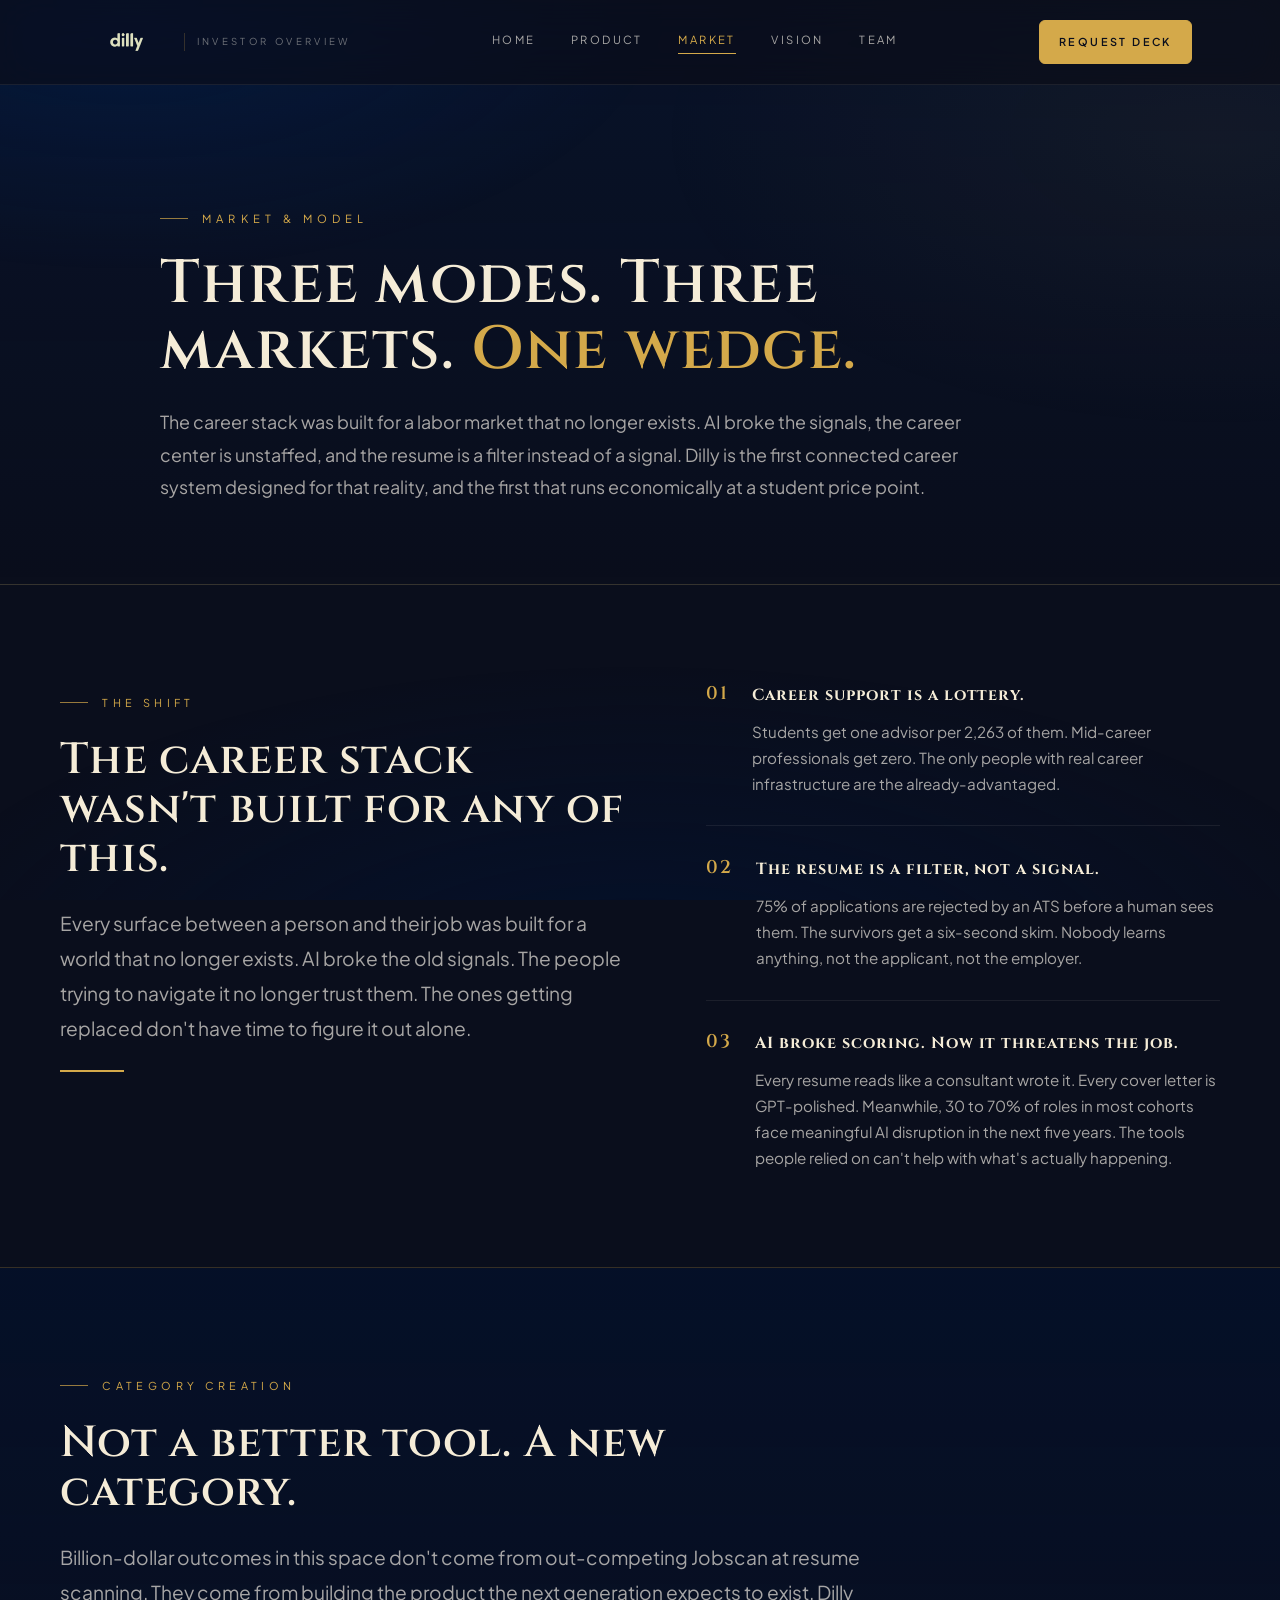
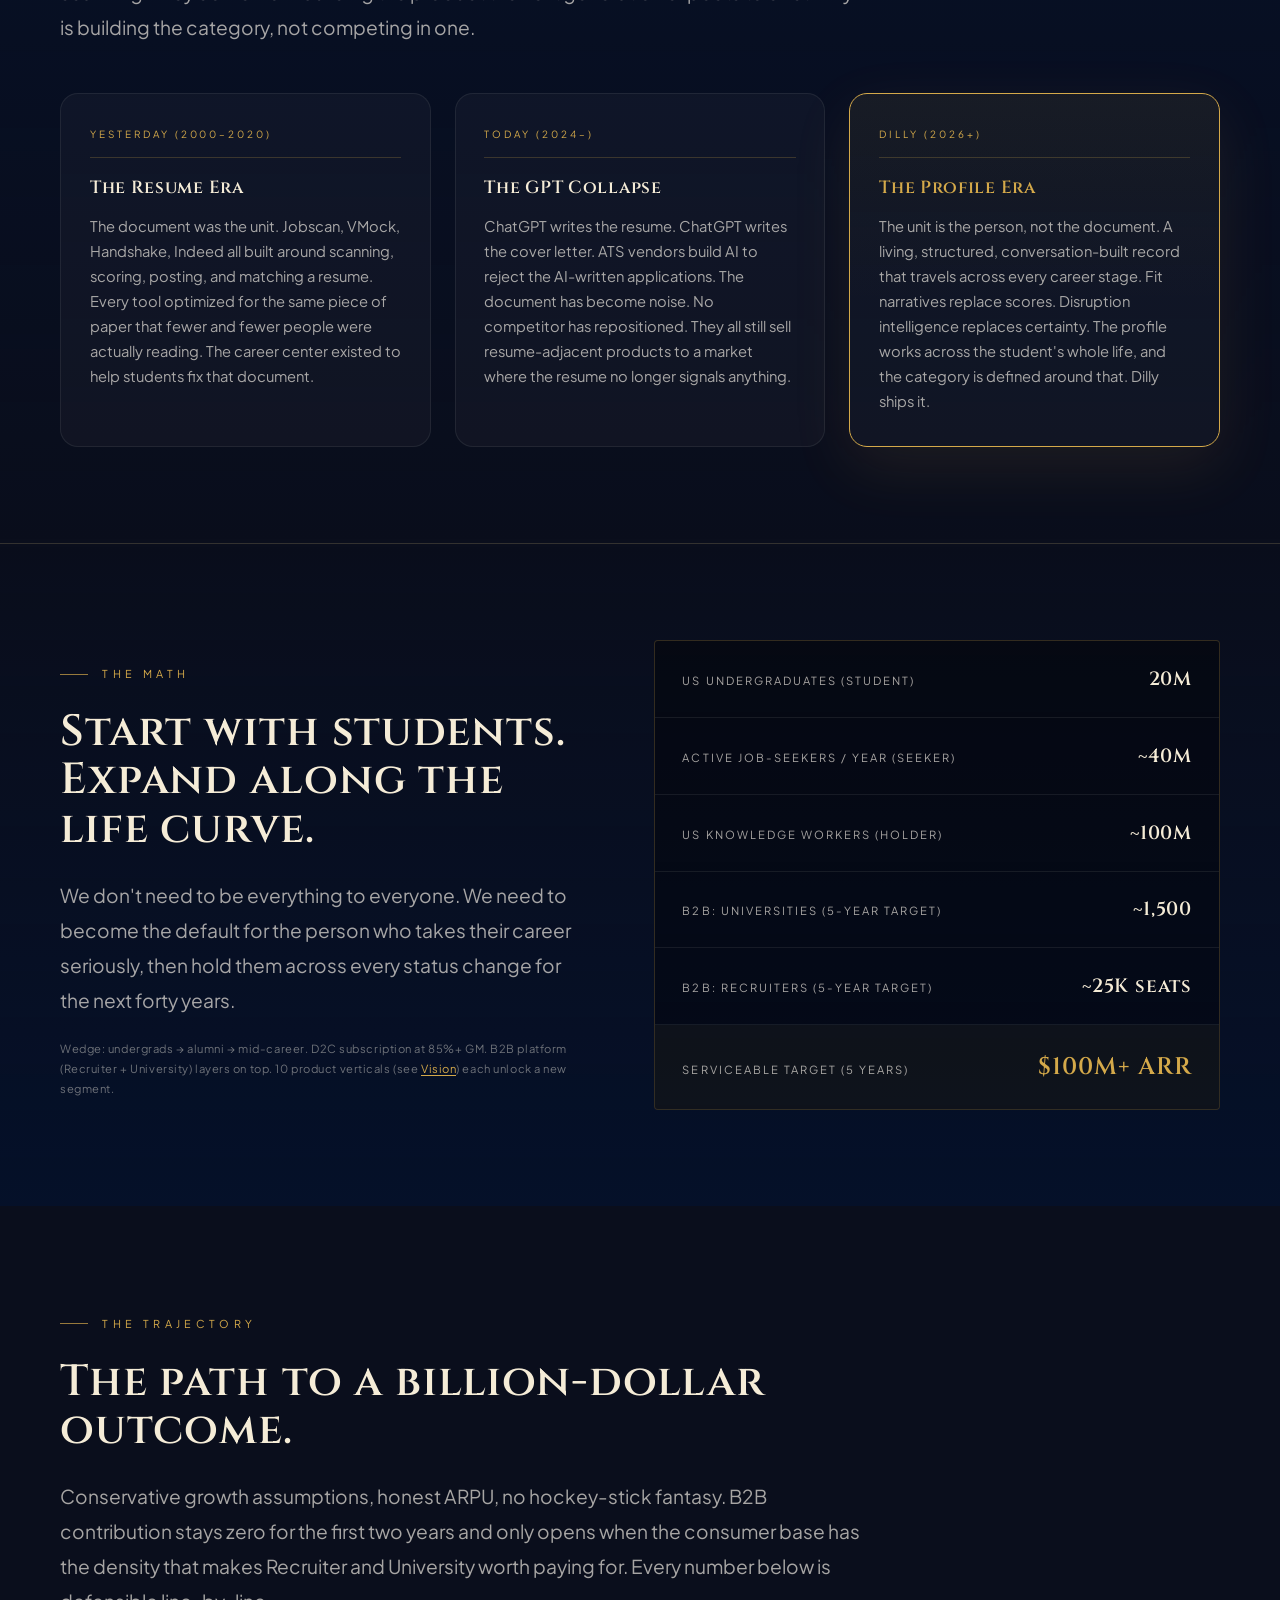
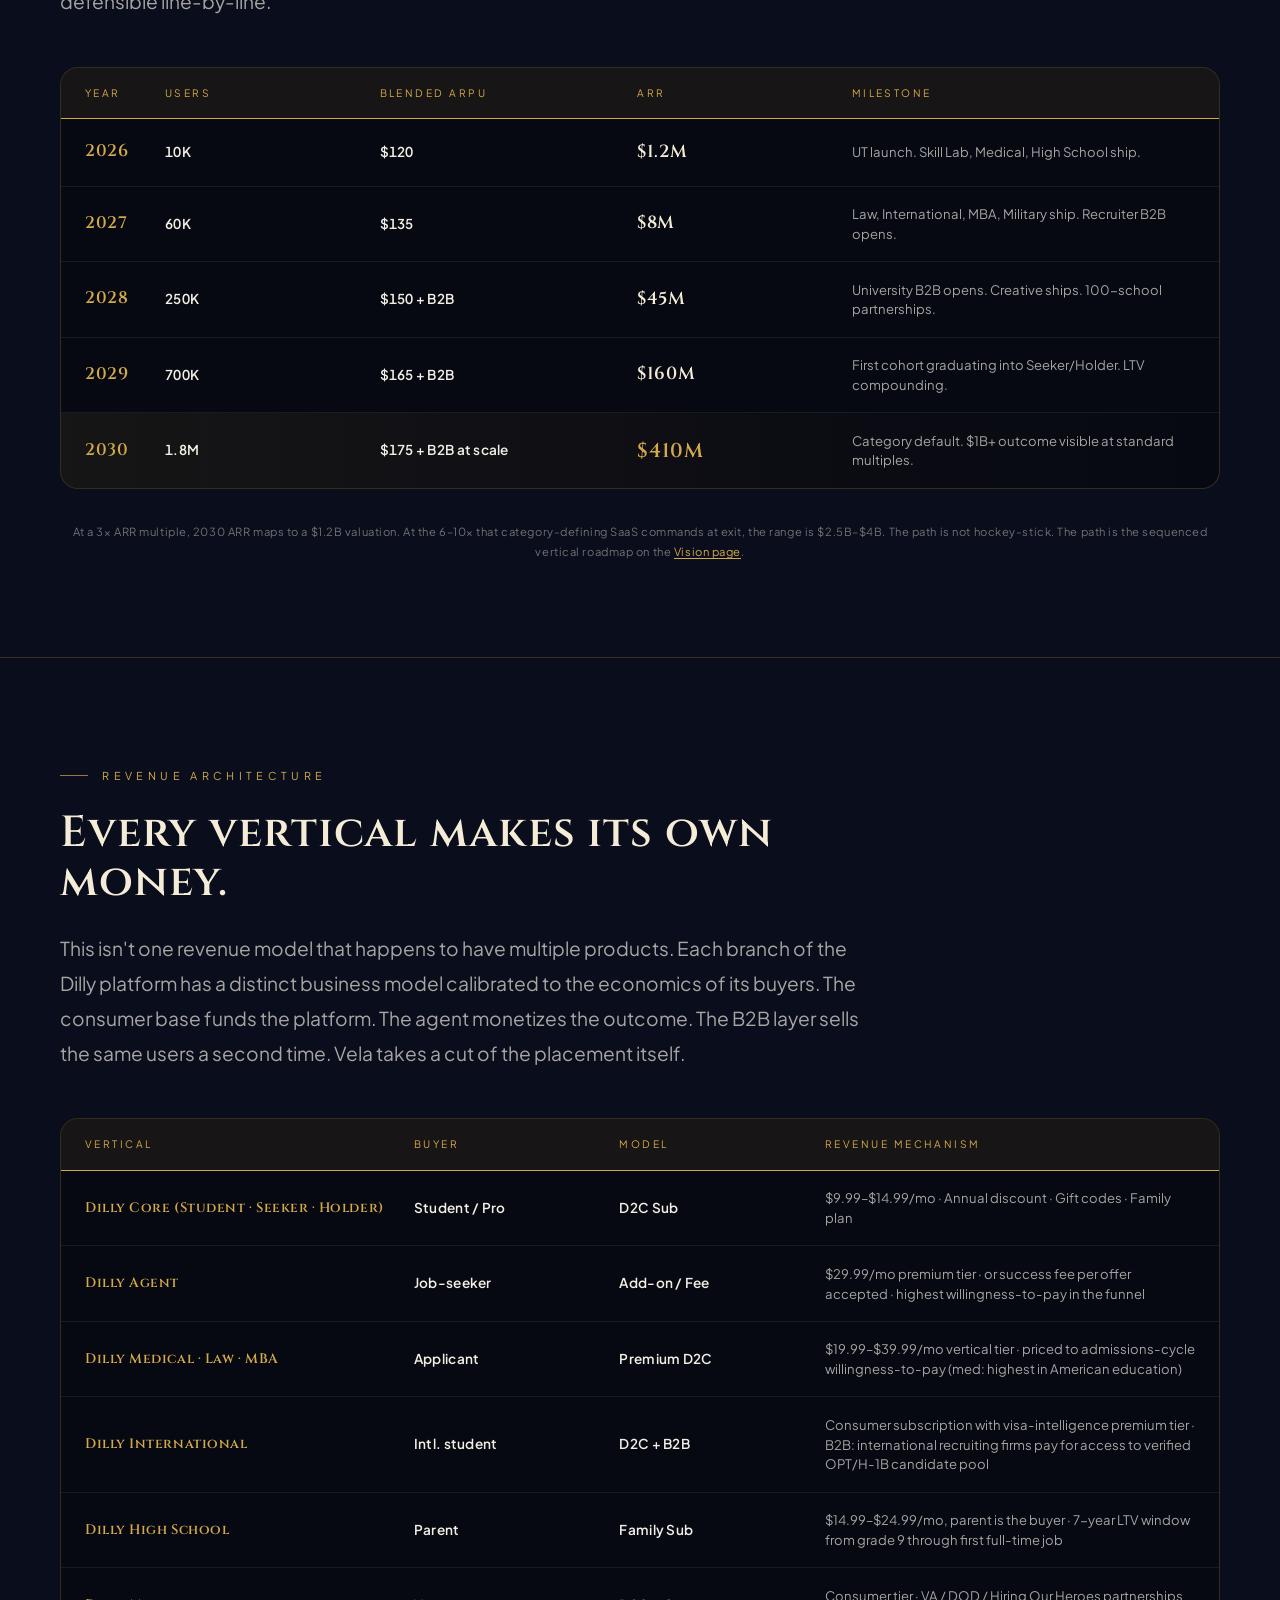
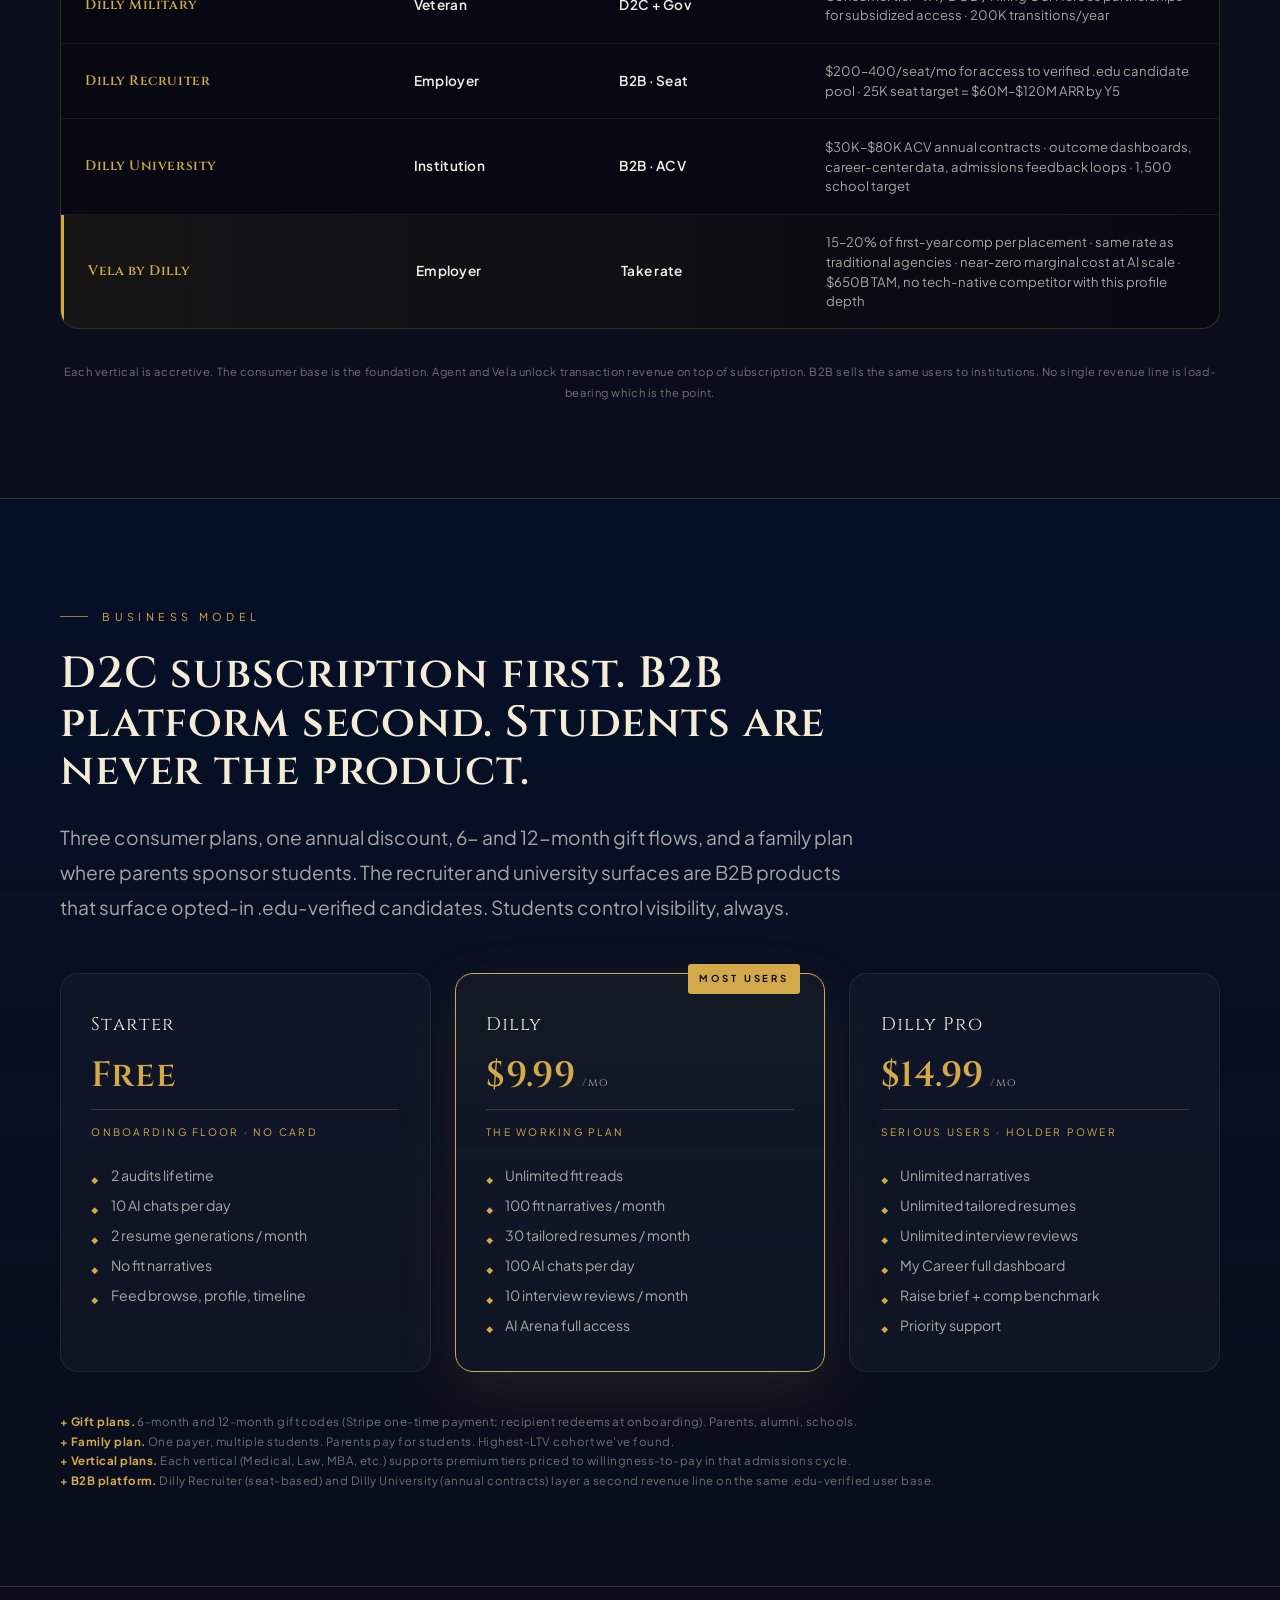
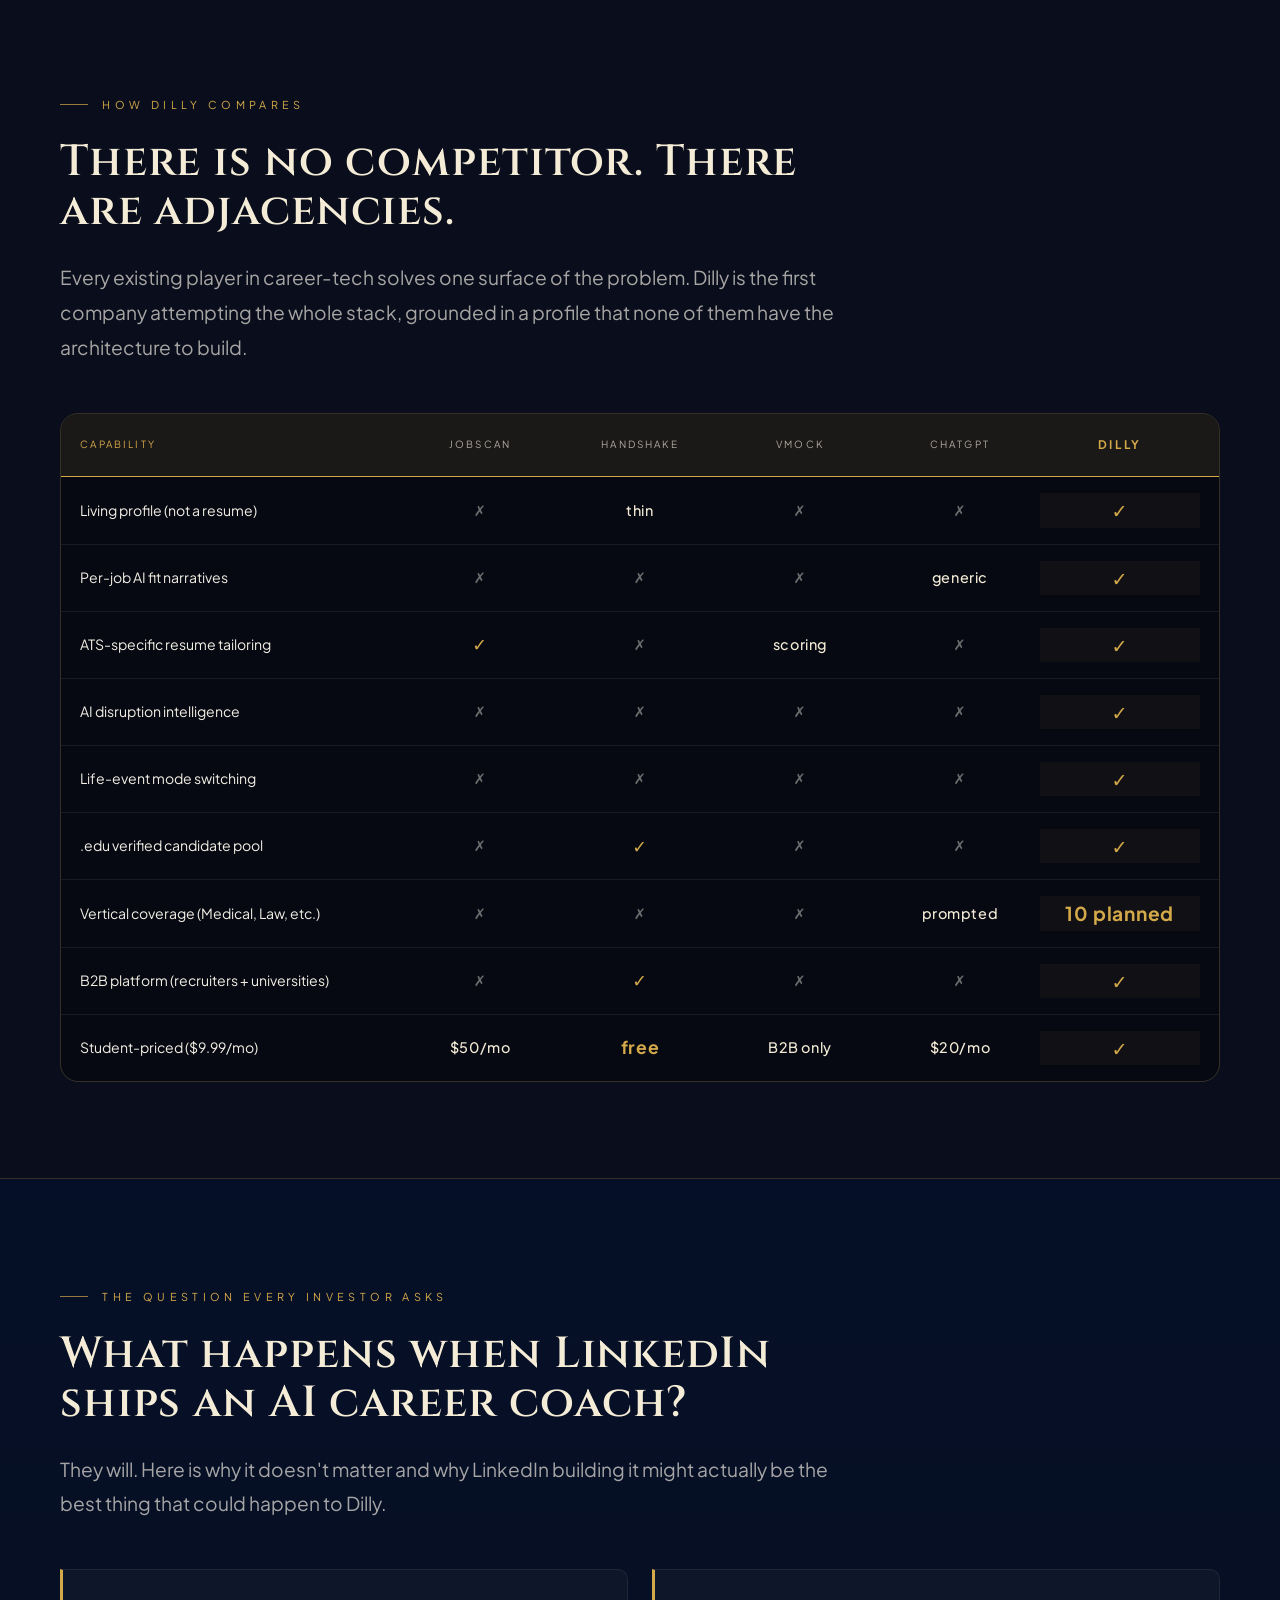
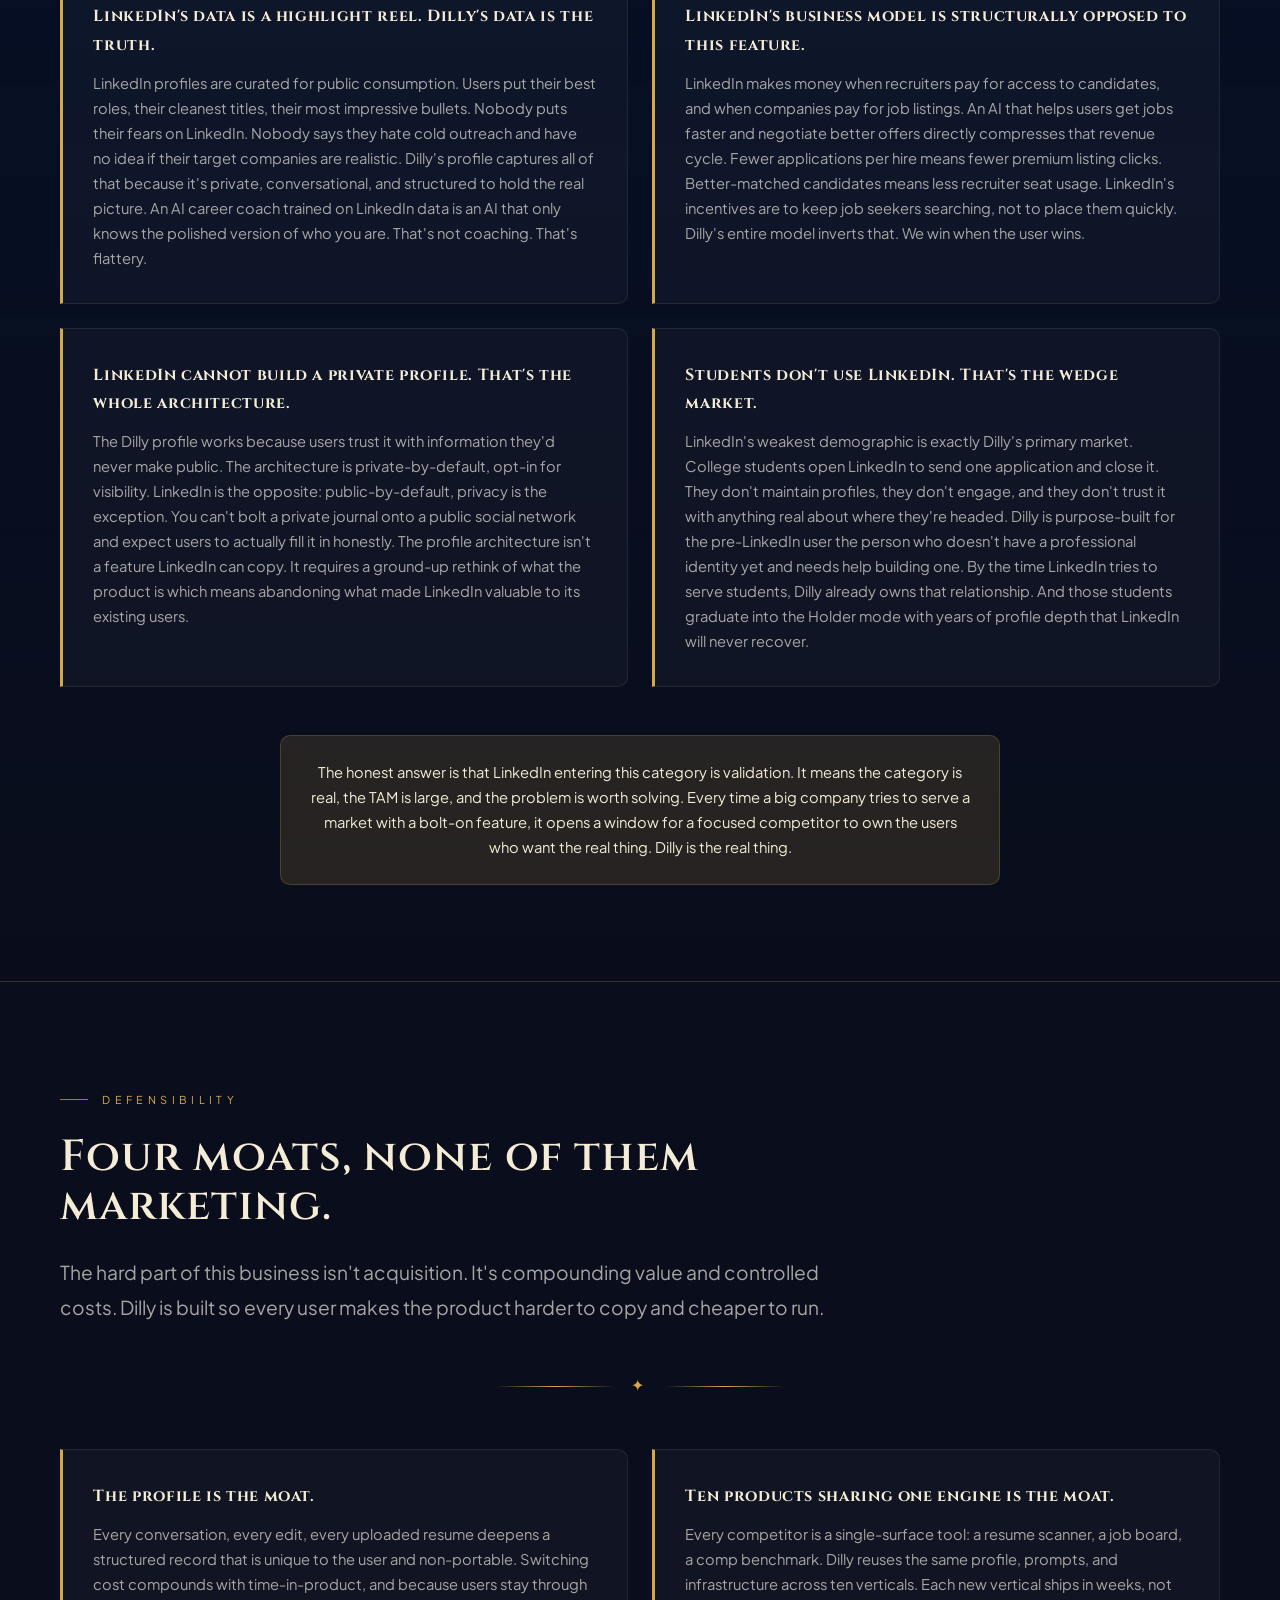
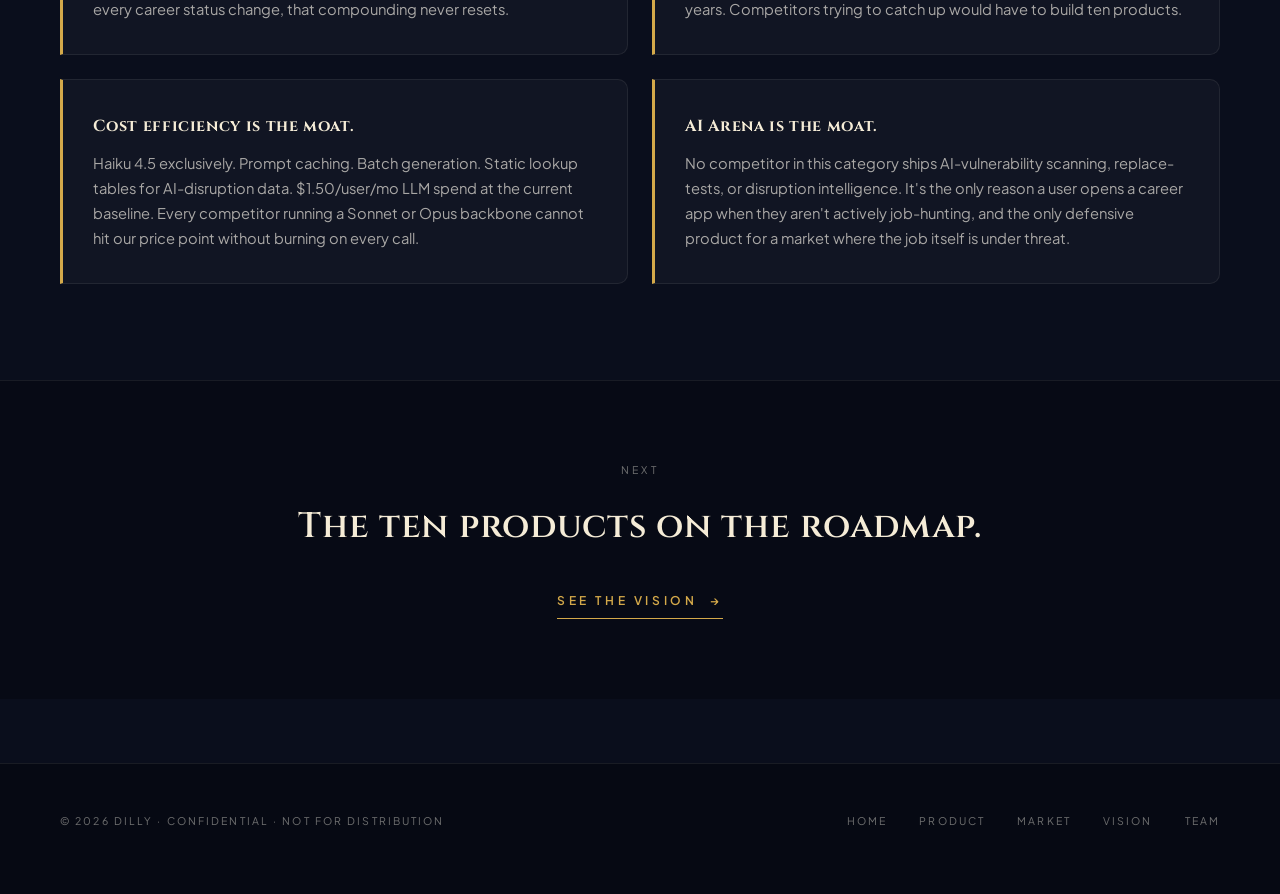
==== commit e5dcb8c7: "Shift investor messaging toward connected system" ====
--- a/market.html
+++ b/market.html
@@ -24,15 +24,25 @@
       <a href="vision.html">Vision</a>
       <a href="team.html">Team</a>
     </div>
-    <a href="mailto:dilan@hellodilly.com" class="nav-cta">Request Deck</a>
+    <button class="nav-burger" id="navBurger" aria-label="Open menu" aria-expanded="false"><span></span><span></span><span></span></button>
+    <a href="mailto:ceo@hellodilly.com" class="nav-cta nav-cta-desktop">Request Deck</a>
   </div>
 </nav>
+
+<div class="nav-drawer" id="navDrawer" aria-label="Mobile menu">
+  <a href="index.html">Home</a>
+  <a href="product.html">Product</a>
+  <a href="market.html" class="active">Market</a>
+  <a href="vision.html">Vision</a>
+  <a href="team.html">Team</a>
+  <a href="mailto:ceo@hellodilly.com" class="drawer-cta">Request Deck</a>
+</div>
 
 <header class="page-hero">
   <div class="wrap fade-up">
     <div class="eyebrow">Market & Model</div>
     <h1>Three modes. Three markets. <em>One wedge.</em></h1>
-    <p class="lead">The career stack was built for a labor market that no longer exists. AI broke the signals, the career center is unstaffed, and the resume is a filter instead of a signal. Dilly is the first platform designed for that reality, and the first that runs economically at a student price point.</p>
+    <p class="lead">The career stack was built for a labor market that no longer exists. AI broke the signals, the career center is unstaffed, and the resume is a filter instead of a signal. Dilly is the first connected career system designed for that reality, and the first that runs economically at a student price point.</p>
   </div>
 </header>
 
@@ -540,6 +550,31 @@
     });
   }, { threshold: 0.12, rootMargin: '0px 0px -40px 0px' });
   document.querySelectorAll('.fade-up').forEach(el => io.observe(el));
+  // Mobile nav
+  var burger = document.getElementById("navBurger");
+  var drawer = document.getElementById("navDrawer");
+  burger.addEventListener("click", function() {
+    var open = drawer.classList.toggle("open");
+    burger.classList.toggle("open", open);
+    burger.setAttribute("aria-expanded", open);
+    document.body.style.overflow = open ? "hidden" : "";
+  });
+  drawer.querySelectorAll("a").forEach(function(a) {
+    a.addEventListener("click", function() {
+      drawer.classList.remove("open");
+      burger.classList.remove("open");
+      burger.setAttribute("aria-expanded", "false");
+      document.body.style.overflow = "";
+    });
+  });
+  document.addEventListener("keydown", function(e) {
+    if (e.key === "Escape" && drawer.classList.contains("open")) {
+      drawer.classList.remove("open");
+      burger.classList.remove("open");
+      document.body.style.overflow = "";
+    }
+  });
+
 </script>
 
 </body>
--- a/styles.css
+++ b/styles.css
@@ -127,9 +127,70 @@
   border: 1px solid var(--gold);
 }
 .nav-cta:hover { background: var(--gold-hi); border-color: var(--gold-hi); transform: translateY(-1px); }
+
+/* ─── Hamburger button ─── */
+.nav-burger {
+  display: none;
+  flex-direction: column; justify-content: center; align-items: center;
+  gap: 5px;
+  width: 40px; height: 40px;
+  background: none; border: none; cursor: pointer; padding: 4px;
+  border-radius: 6px;
+  transition: background 0.2s;
+}
+.nav-burger:hover { background: rgba(255,255,255,0.06); }
+.nav-burger span {
+  display: block; width: 22px; height: 2px;
+  background: var(--text);
+  border-radius: 2px;
+  transition: transform 0.28s ease, opacity 0.2s ease, width 0.2s ease;
+  transform-origin: center;
+}
+.nav-burger.open span:nth-child(1) { transform: translateY(7px) rotate(45deg); }
+.nav-burger.open span:nth-child(2) { opacity: 0; width: 0; }
+.nav-burger.open span:nth-child(3) { transform: translateY(-7px) rotate(-45deg); }
+
+/* ─── Mobile drawer ─── */
+.nav-drawer {
+  position: fixed; inset: 0; top: 0; z-index: 90;
+  background: rgba(8, 12, 28, 0.97);
+  backdrop-filter: blur(16px);
+  display: flex; flex-direction: column; justify-content: center; align-items: center;
+  gap: 0;
+  opacity: 0; pointer-events: none;
+  transition: opacity 0.25s ease;
+  padding: 6rem 2rem 3rem;
+}
+.nav-drawer.open { opacity: 1; pointer-events: all; }
+.nav-drawer a {
+  font-family: "Cinzel", serif; font-weight: 600;
+  font-size: clamp(1.6rem, 6vw, 2.2rem);
+  letter-spacing: 0.06em;
+  color: var(--text-muted);
+  padding: 0.85rem 1rem;
+  width: 100%; text-align: center;
+  border-bottom: 1px solid rgba(255,255,255,0.05);
+  transition: color 0.2s;
+}
+.nav-drawer a:first-child { border-top: 1px solid rgba(255,255,255,0.05); }
+.nav-drawer a:hover, .nav-drawer a.active { color: var(--gold); }
+.nav-drawer .drawer-cta {
+  margin-top: 2rem;
+  font-family: "Plus Jakarta Sans", sans-serif;
+  font-size: 1rem; font-weight: 600; letter-spacing: 0.04em;
+  color: var(--ink);
+  background: var(--gold);
+  padding: 1rem 2.5rem;
+  border-radius: 8px;
+  border: none;
+}
+.nav-drawer .drawer-cta:hover { background: var(--gold-hi); }
+
 @media (max-width: 820px) {
   .nav-links { display: none; }
   .nav-brand .brand-tag { display: none; }
+  .nav-cta-desktop { display: none; }
+  .nav-burger { display: flex; }
 }
 
 /* ─── Sections ─── */
@@ -185,10 +246,10 @@
   margin-bottom: 1.4rem;
 }
 .page-hero h1 em {
-  font-style: italic;
-  font-family: "Playfair Display", "Cinzel", serif;
-  color: var(--gold);
-  font-weight: 500;
+  font-style: normal;
+  font-family: inherit;
+  color: var(--gold);
+  font-weight: inherit;
 }
 .page-hero .lead { font-size: clamp(1.05rem, 1.4vw, 1.22rem); }
 
@@ -256,14 +317,14 @@
 }
 .pos-quote {
   font-family: "Cinzel", serif; font-weight: 500;
-  font-style: italic;
+  font-style: normal;
   font-size: clamp(1.6rem, 3.2vw, 2.6rem);
   line-height: 1.35;
   max-width: 24ch;
   margin: 0 auto 2rem;
   color: var(--cream);
 }
-.pos-quote em { color: var(--gold); font-style: italic; }
+.pos-quote em { color: var(--gold); font-style: normal; font-weight: inherit; }
 .pos-attr {
   
   font-size: 0.7rem; letter-spacing: 0.32em; text-transform: uppercase;
@@ -803,9 +864,9 @@
   margin-bottom: 1.6rem;
 }
 .hero-home-title em {
-  font-style: italic;
-  font-family: "Playfair Display", "Cinzel", serif;
-  color: var(--gold); font-weight: 500;
+  font-style: normal;
+  font-family: inherit;
+  color: var(--gold); font-weight: inherit;
 }
 .hero-home-lead {
   font-size: clamp(1.05rem, 1.35vw, 1.18rem);
@@ -1125,7 +1186,8 @@
   margin-bottom: 0.5rem;
   line-height: 1.2;
 }
-.vision-title em { color: var(--gold); font-style: italic; font-family: "Playfair Display", "Cinzel", serif; }
+.vision-title em { color: var(--gold); font-style: normal; font-family: inherit; font-weight: inherit; }
+.h2 em { color: var(--gold); font-style: normal; font-family: inherit; font-weight: inherit; }
 .vision-desc { font-size: 0.93rem; color: var(--text-muted); line-height: 1.7; }
 .vision-why {
   
@@ -1507,7 +1569,7 @@
   margin: 0.8rem 0 1.5rem;
   line-height: 1.25;
 }
-.horizon-panel h3 em { color: var(--gold); font-style: italic; font-family: "Playfair Display", "Cinzel", serif; }
+.horizon-panel h3 em { color: var(--gold); font-style: normal; font-family: inherit; font-weight: inherit; }
 .horizon-lines {
   display: grid; grid-template-columns: repeat(3, 1fr); gap: 1.5rem;
   margin-top: 2.5rem; text-align: left;
